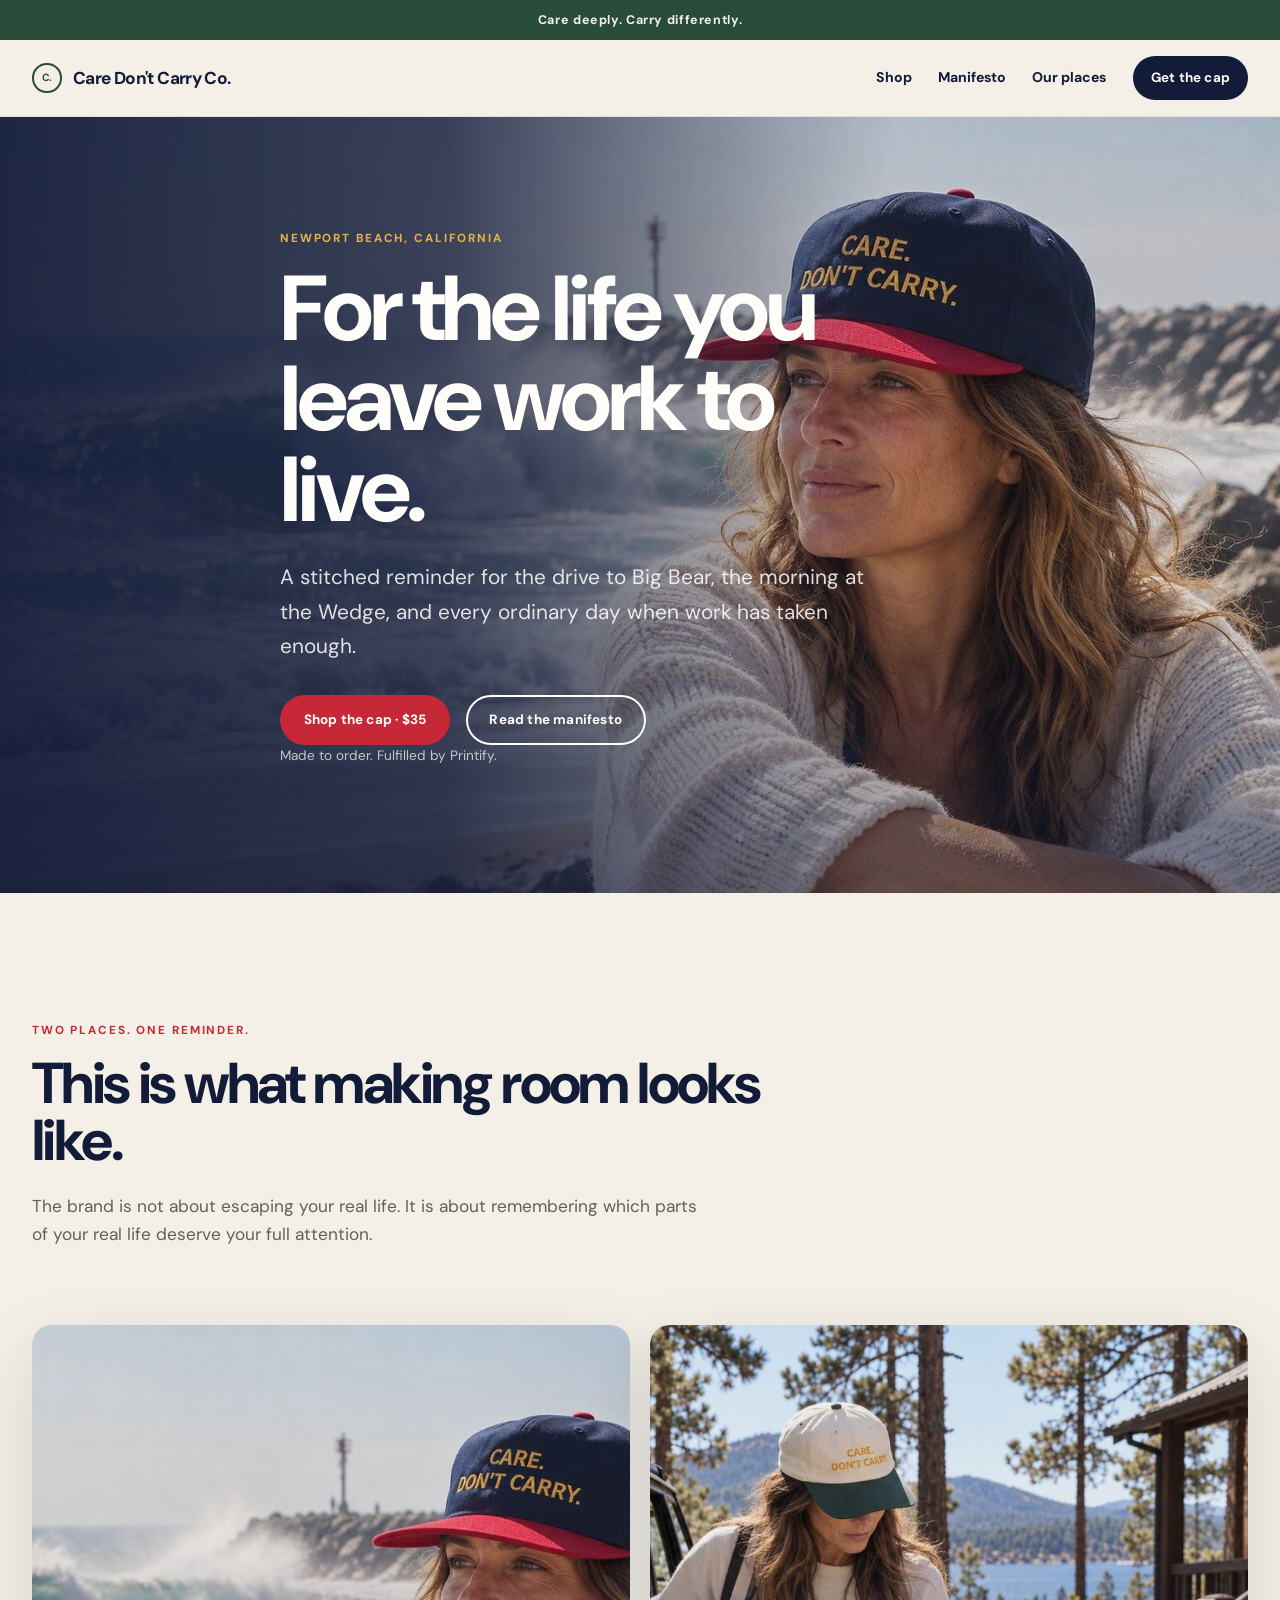
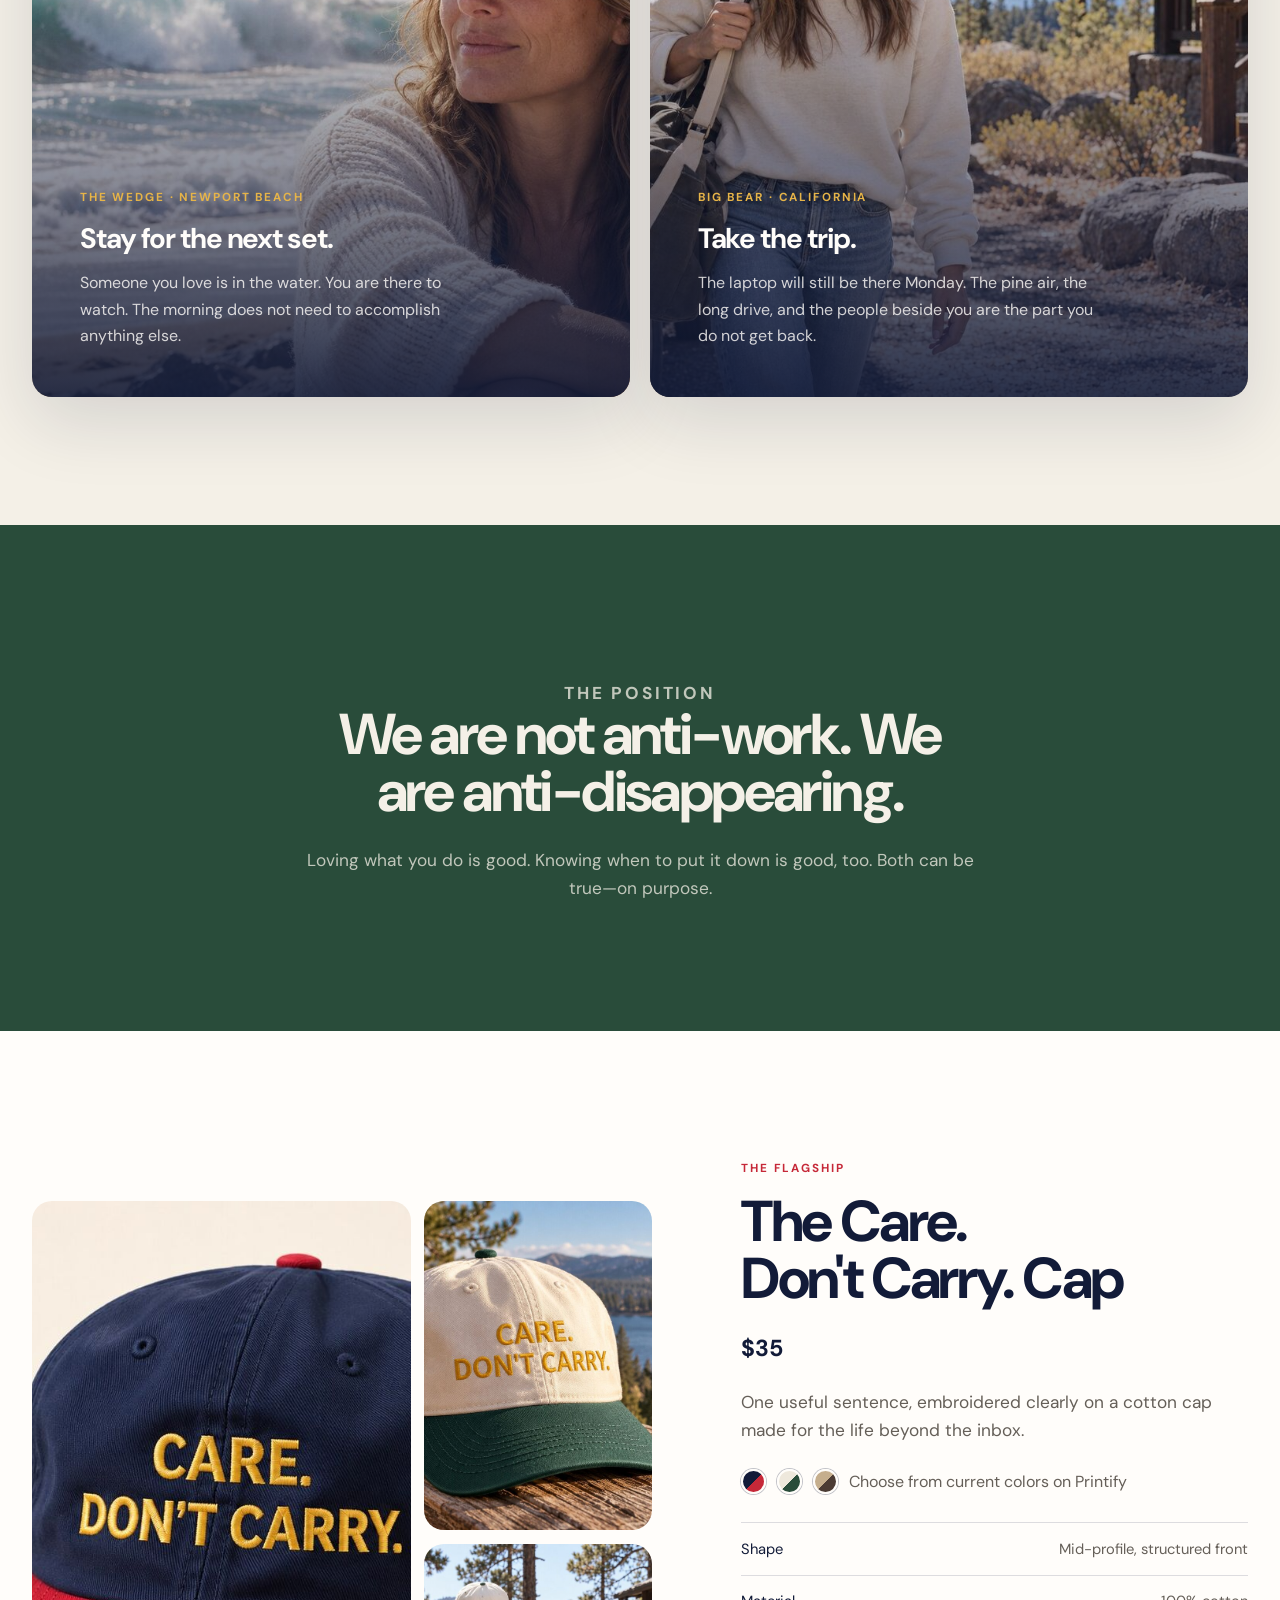
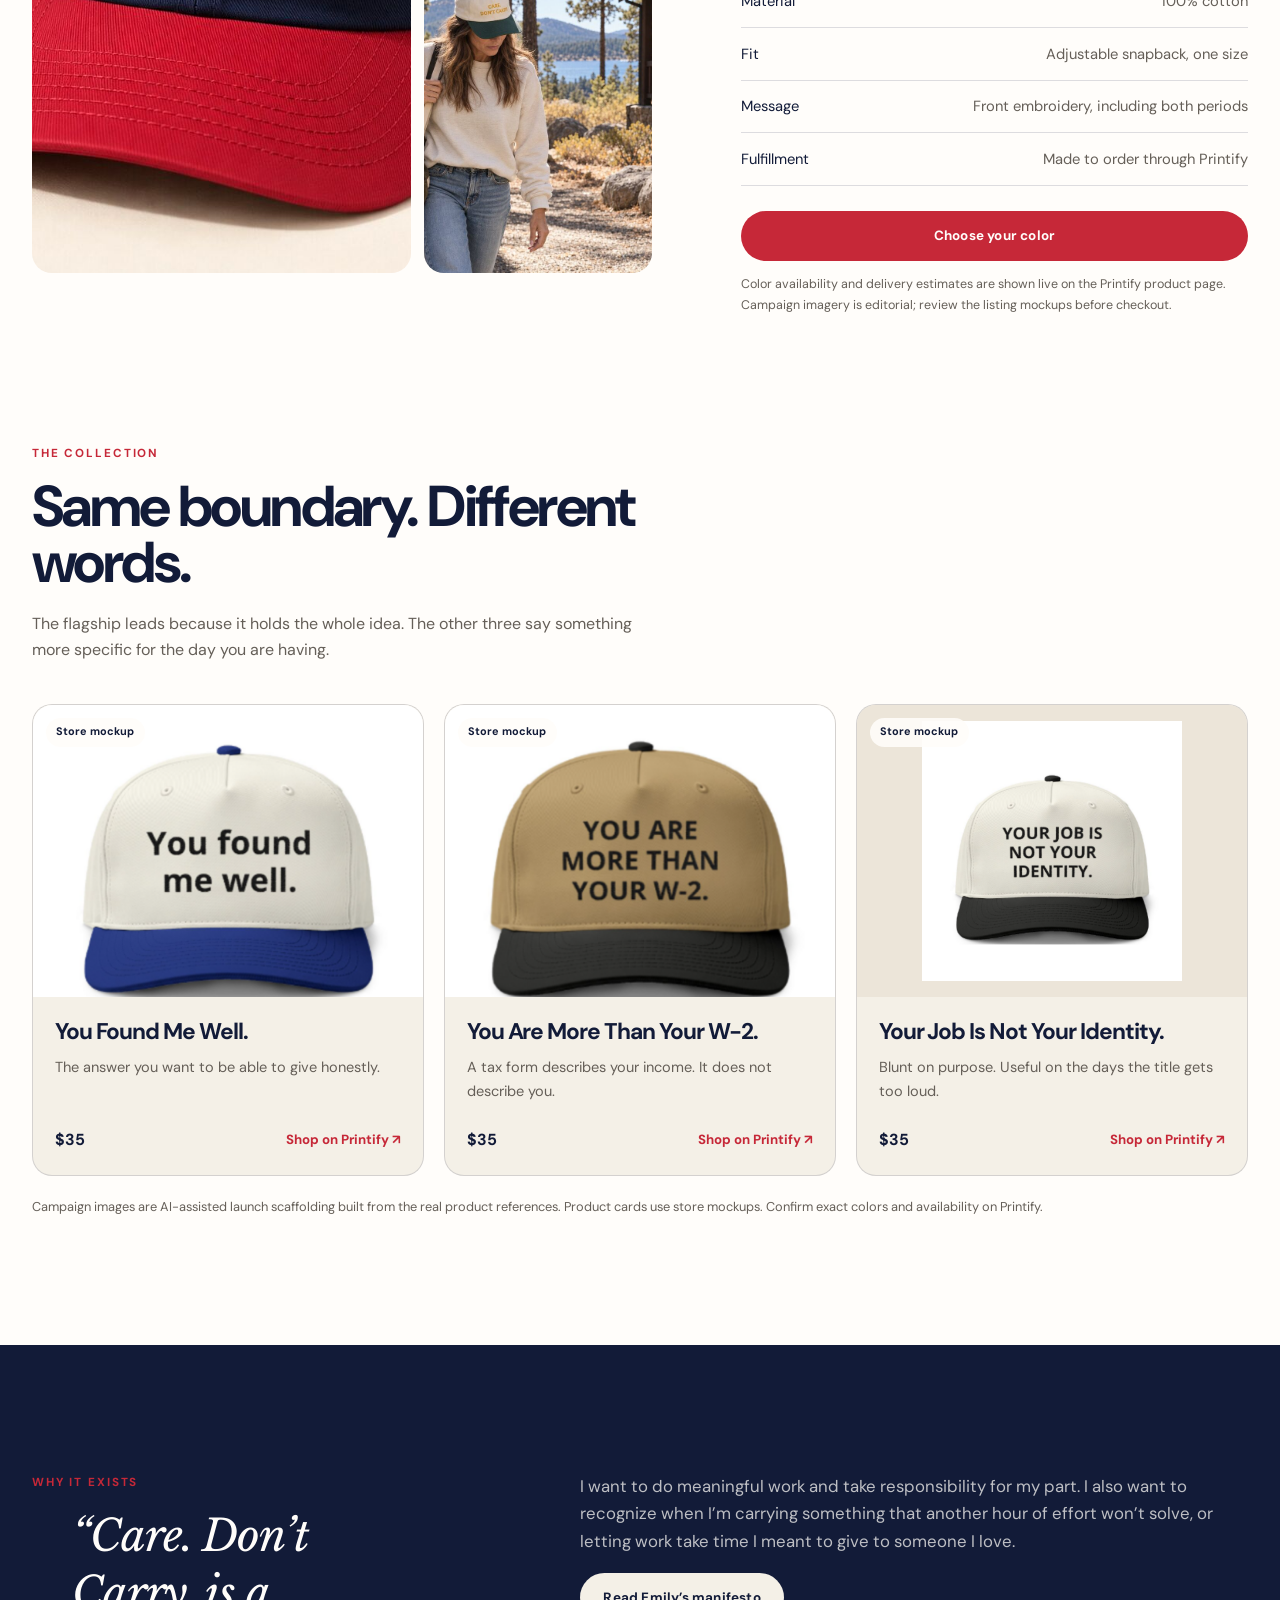
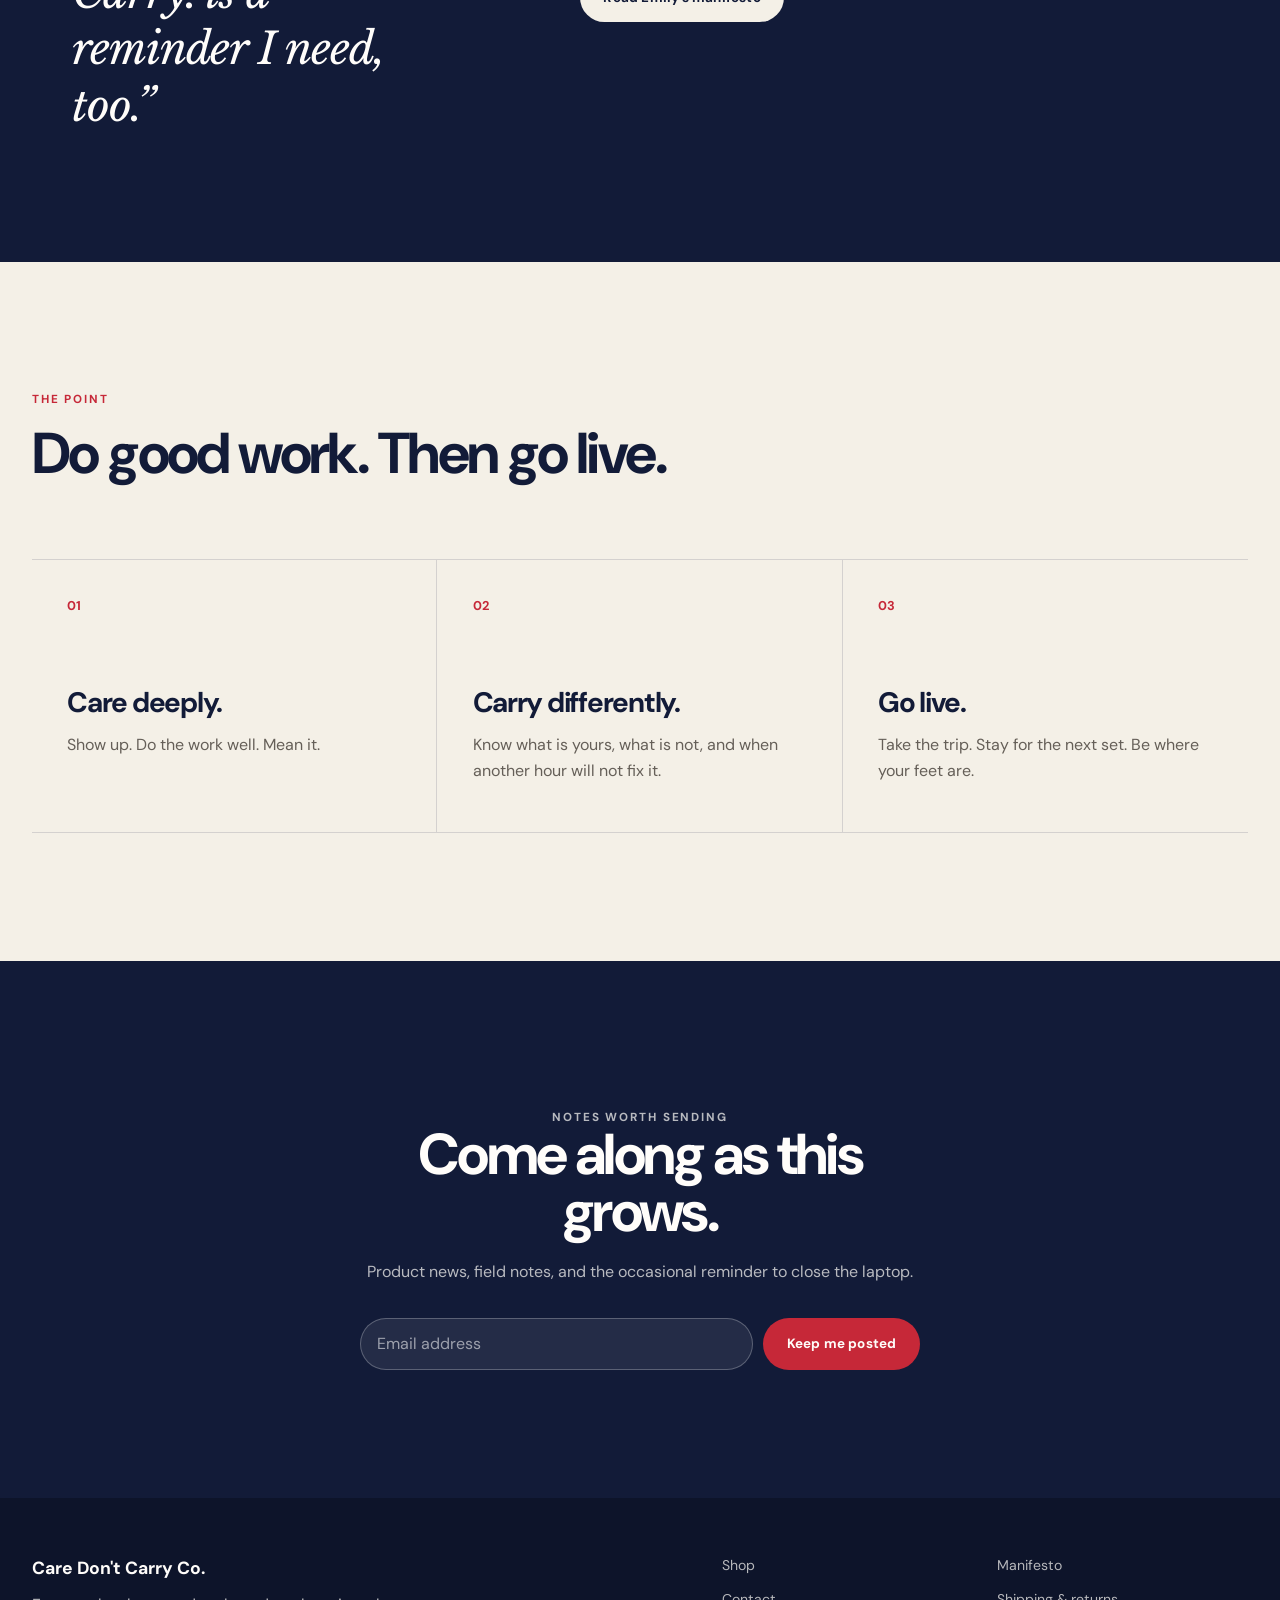
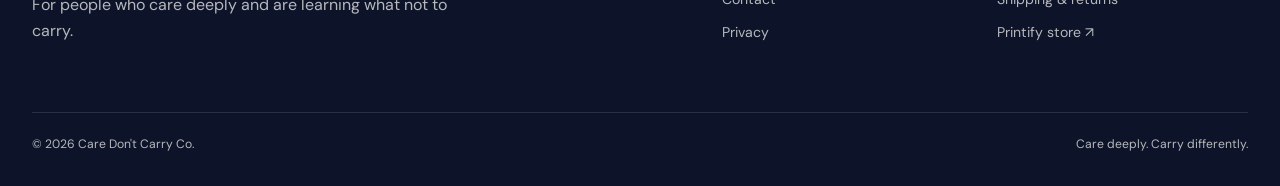
==== index.html @ 77dbb4d2 "Edits X2" ====
<!doctype html>
<html lang="en">
<head>
  <meta charset="utf-8">
  <meta name="viewport" content="width=device-width, initial-scale=1">
  <title>Care Don't Carry Co. — Care deeply. Carry differently.</title>
  <meta name="description" content="Made-to-order embroidered caps for people who care deeply and are learning what not to carry. Born between Big Bear and Newport Beach.">
  <link rel="canonical" href="https://caredontcarryco.com/">
  <meta property="og:type" content="website">
  <meta property="og:title" content="Care Don't Carry Co.">
  <meta property="og:description" content="Care deeply. Carry differently. Then go live.">
  <meta property="og:url" content="https://caredontcarryco.com/">
  <meta property="og:image" content="https://caredontcarryco.com/the-wedge-campaign.jpg">
  <meta name="twitter:card" content="summary_large_image">
  <meta name="theme-color" content="#121b38">
  <link rel="icon" href="/favicon.svg" type="image/svg+xml">
  <link rel="stylesheet" href="/assets/theme.css">
  <script>document.documentElement.classList.add("js");</script>
  <script defer src="/assets/site-config.js"></script>
  <script defer src="/assets/main.js"></script>
  <script type="application/ld+json">
  {
    "@context": "https://schema.org",
    "@type": "Product",
    "name": "Care. Don't Carry. Cap",
    "image": [
      "https://caredontcarryco.com/navy-red-cap.jpg",
      "https://caredontcarryco.com/forest-cap-big-bear.jpg"
    ],
    "description": "A made-to-order embroidered cotton cap carrying one useful reminder: Care. Don't Carry.",
    "brand": { "@type": "Brand", "name": "Care Don't Carry Co." },
    "offers": {
      "@type": "Offer",
      "priceCurrency": "USD",
      "price": "35.00",
      "url": "https://care-dont-carry-co.printify.me/product/31799018"
    }
  }
  </script>
</head>
<body>
  <a class="skip-link" href="#main">Skip to content</a>

  <div class="announcement">Care deeply. Carry differently.</div>
  <header class="site-header">
    <div class="container site-header__inner">
      <a class="brand" href="/" aria-label="Care Don't Carry Co. home">
        <span class="brand__mark" aria-hidden="true">C.</span>
        <span>Care Don't Carry Co.</span>
      </a>
      <nav class="desktop-nav" aria-label="Main navigation">
        <a class="nav-link" href="/shop">Shop</a>
        <a class="nav-link" href="/manifesto">Manifesto</a>
        <a class="nav-link" href="#places">Our places</a>
        <a class="button button--navy button--small" data-product-link href="https://care-dont-carry-co.printify.me/product/31799018">Get the cap</a>
      </nav>
      <button class="menu-button" type="button" aria-expanded="false" aria-controls="mobile-navigation" aria-label="Open menu" data-menu-button>
        <span></span><span></span>
      </button>
    </div>
  </header>
  <nav class="mobile-nav" id="mobile-navigation" aria-label="Mobile navigation" data-mobile-nav>
    <div class="container">
      <a href="/shop">Shop</a>
      <a href="/manifesto">Manifesto</a>
      <a href="#places">Our places</a>
      <a href="/contact">Contact</a>
      <a class="button button--navy" data-product-link href="https://care-dont-carry-co.printify.me/product/31799018">Get the cap</a>
    </div>
  </nav>

  <main id="main">
    <section class="hero" aria-labelledby="hero-title">
      <img class="hero__image" src="/the-wedge-campaign.jpg" alt="Woman in a navy and red Care. Don't Carry. cap watching the shorebreak at the Wedge in Newport Beach" width="1536" height="1024" fetchpriority="high">
      <div class="hero__overlay" aria-hidden="true"></div>
      <div class="container hero__content">
        <p class="eyebrow">Newport Beach, California</p>
        <h1 id="hero-title">For the life you leave work to live.</h1>
        <p class="hero__lede">A stitched reminder for the drive to Big Bear, the morning at the Wedge, and every ordinary day when work has taken enough.</p>
        <div class="hero__actions">
          <a class="button button--primary" data-product-link href="https://care-dont-carry-co.printify.me/product/31799018">Shop the cap · $35</a>
          <a class="button button--outline" href="/manifesto">Read the manifesto</a>
        </div>
        <p class="hero__note">Made to order. Fulfilled by Printify.</p>
      </div>
    </section>

    <section class="section" id="places">
      <div class="container">
        <div class="section-heading reveal">
          <p class="eyebrow">Two places. One reminder.</p>
          <h2>This is what making room looks like.</h2>
          <p>The brand is not about escaping your real life. It is about remembering which parts of your real life deserve your full attention.</p>
        </div>
        <div class="place-grid">
          <article class="place-card reveal">
            <img src="/the-wedge-campaign.jpg" alt="Watching the waves near the Wedge jetty in Newport Beach" width="1536" height="1024" loading="lazy">
            <div class="place-card__copy">
              <p class="eyebrow">The Wedge · Newport Beach</p>
              <h3>Stay for the next set.</h3>
              <p>Someone you love is in the water. You are there to watch. The morning does not need to accomplish anything else.</p>
            </div>
          </article>
          <article class="place-card reveal">
            <img src="/big-bear-campaign.jpg" alt="Woman wearing the forest colorway beside a cabin and lake in Big Bear, California" width="1536" height="1024" loading="lazy">
            <div class="place-card__copy">
              <p class="eyebrow">Big Bear · California</p>
              <h3>Take the trip.</h3>
              <p>The laptop will still be there Monday. The pine air, the long drive, and the people beside you are the part you do not get back.</p>
            </div>
          </article>
        </div>
      </div>
    </section>

    <section class="section section--forest">
      <div class="container statement reveal">
        <p class="eyebrow">The position</p>
        <h2>We are not anti-work. We are anti-disappearing.</h2>
        <p>Loving what you do is good. Knowing when to put it down is good, too. Both can be true—on purpose.</p>
      </div>
    </section>

    <section class="section section--white" id="flagship">
      <div class="container product-grid">
        <div class="product-images reveal">
          <figure>
            <img src="/navy-red-cap.jpg" alt="Navy and red Care. Don't Carry. cap with gold embroidery" width="1536" height="1024" loading="lazy">
          </figure>
          <figure>
            <img src="/forest-cap-big-bear.jpg" alt="Cream and forest Care. Don't Carry. cap near Big Bear Lake" width="1536" height="1024" loading="lazy">
          </figure>
          <figure>
            <img src="/big-bear-campaign.jpg" alt="Care. Don't Carry. cap worn during a Big Bear weekend" width="1536" height="1024" loading="lazy">
          </figure>
        </div>
        <div class="product-copy reveal">
          <p class="eyebrow">The flagship</p>
          <h2>The Care.<br>Don't Carry. Cap</h2>
          <p class="product-copy__price">$35</p>
          <p class="product-copy__lede">One useful sentence, embroidered clearly on a cotton cap made for the life beyond the inbox.</p>
          <div class="product-colors" aria-label="Examples of available color directions">
            <span class="swatch swatch--navy" title="Navy and red"></span>
            <span class="swatch swatch--forest" title="Natural and forest"></span>
            <span class="swatch swatch--neutral" title="Neutral colorway"></span>
            <span class="muted">Choose from current colors on Printify</span>
          </div>
          <ul class="product-meta">
            <li><span>Shape</span><span>Mid-profile, structured front</span></li>
            <li><span>Material</span><span>100% cotton</span></li>
            <li><span>Fit</span><span>Adjustable snapback, one size</span></li>
            <li><span>Message</span><span>Front embroidery, including both periods</span></li>
            <li><span>Fulfillment</span><span>Made to order through Printify</span></li>
          </ul>
          <a class="button button--primary" data-product-link href="https://care-dont-carry-co.printify.me/product/31799018">Choose your color</a>
          <p class="fine-print">Color availability and delivery estimates are shown live on the Printify product page. Campaign imagery is editorial; review the listing mockups before checkout.</p>
        </div>
      </div>
      <div class="container">
        <div class="collection-intro reveal">
          <p class="eyebrow">The collection</p>
          <h2>Same boundary. Different words.</h2>
          <p>The flagship leads because it holds the whole idea. The other three say something more specific for the day you are having.</p>
        </div>
        <div class="collection-grid reveal">
          <a class="product-card" href="https://care-dont-carry-co.printify.me/product/32033271" aria-label="Shop the You Found Me Well cap on Printify">
            <div class="product-card__image">
              <span class="product-card__tag">Store mockup</span>
              <img src="/images/b036f62c-3a15-41d4-ae04-756b3c95efc9.png" alt="Cream and blue cap embroidered with You Found Me Well" width="1000" height="1000" loading="lazy">
            </div>
            <div class="product-card__body">
              <h3>You Found Me Well.</h3>
              <p>The answer you want to be able to give honestly.</p>
              <div class="product-card__footer"><span class="product-card__price">$35</span><span class="product-card__link">Shop on Printify ↗</span></div>
            </div>
          </a>
          <a class="product-card" href="https://care-dont-carry-co.printify.me/product/32017401" aria-label="Shop the You Are More Than Your W-2 cap on Printify">
            <div class="product-card__image">
              <span class="product-card__tag">Store mockup</span>
              <img src="/images/16562ae1-1015-48be-bf3c-297dbf3a7f6d.png" alt="Camel and black cap embroidered with You Are More Than Your W-2" width="1000" height="1000" loading="lazy">
            </div>
            <div class="product-card__body">
              <h3>You Are More Than Your W-2.</h3>
              <p>A tax form describes your income. It does not describe you.</p>
              <div class="product-card__footer"><span class="product-card__price">$35</span><span class="product-card__link">Shop on Printify ↗</span></div>
            </div>
          </a>
          <a class="product-card" href="https://care-dont-carry-co.printify.me/product/32017384" aria-label="Shop the Your Job Is Not Your Identity cap on Printify">
            <div class="product-card__image product-card__image--contain">
              <span class="product-card__tag">Store mockup</span>
              <img src="/images/49578615-9459-4460-a888-56c2a78aeb40.png" alt="Cream and black cap embroidered with Your Job Is Not Your Identity" width="1000" height="1000" loading="lazy">
            </div>
            <div class="product-card__body">
              <h3>Your Job Is Not Your Identity.</h3>
              <p>Blunt on purpose. Useful on the days the title gets too loud.</p>
              <div class="product-card__footer"><span class="product-card__price">$35</span><span class="product-card__link">Shop on Printify ↗</span></div>
            </div>
          </a>
        </div>
        <p class="collection-note">Campaign images are AI-assisted launch scaffolding built from the real product references. Product cards use store mockups. Confirm exact colors and availability on Printify.</p>
      </div>
    </section>

    <section class="section section--navy">
      <div class="container manifesto-preview reveal">
        <div>
          <p class="eyebrow">Why it exists</p>
          <blockquote class="editorial">“Care. Don’t Carry. is a reminder I need, too.”</blockquote>
        </div>
        <div class="manifesto-preview__copy">
          <p>I want to do meaningful work and take responsibility for my part. I also want to recognize when I’m carrying something that another hour of effort won’t solve, or letting work take time I meant to give to someone I love.</p>
          <a class="button button--cream" href="/manifesto">Read Emily’s manifesto</a>
        </div>
      </div>
    </section>

    <section class="section">
      <div class="container">
        <div class="section-heading reveal">
          <p class="eyebrow">The point</p>
          <h2>Do good work. Then go live.</h2>
        </div>
        <div class="principles reveal">
          <article class="principle">
            <p class="principle__number">01</p>
            <h3>Care deeply.</h3>
            <p>Show up. Do the work well. Mean it.</p>
          </article>
          <article class="principle">
            <p class="principle__number">02</p>
            <h3>Carry differently.</h3>
            <p>Know what is yours, what is not, and when another hour will not fix it.</p>
          </article>
          <article class="principle">
            <p class="principle__number">03</p>
            <h3>Go live.</h3>
            <p>Take the trip. Stay for the next set. Be where your feet are.</p>
          </article>
        </div>
      </div>
    </section>

    <section class="section section--navy" id="join">
      <div class="container newsletter reveal">
        <p class="eyebrow">Notes worth sending</p>
        <h2>Come along as this grows.</h2>
        <p>Product news, field notes, and the occasional reminder to close the laptop.</p>
        <form class="newsletter-form" name="reminder-list" method="POST" data-netlify="true" netlify-honeypot="bot-field" action="/?subscribed=true#join">
          <input type="hidden" name="form-name" value="reminder-list">
          <p hidden><label>Do not fill this out: <input name="bot-field"></label></p>
          <label for="newsletter-email" hidden>Email address</label>
          <input id="newsletter-email" name="email" type="email" autocomplete="email" placeholder="Email address" required>
          <button class="button button--primary" type="submit">Keep me posted</button>
        </form>
        <p class="form-success" data-subscription-success hidden>You’re on the list. Thank you for being here.</p>
      </div>
    </section>
  </main>

  <footer class="site-footer">
    <div class="container site-footer__top">
      <div class="site-footer__brand">
        <strong>Care Don't Carry Co.</strong>
        <p>For people who care deeply and are learning what not to carry.</p>
        <div class="social-links" aria-label="Social media">
          <a data-social="instagram" hidden>Instagram</a>
          <a data-social="facebook" hidden>Facebook</a>
          <a data-social="tiktok" hidden>TikTok</a>
        </div>
      </div>
      <nav class="site-footer__links" aria-label="Footer navigation">
        <a href="/shop">Shop</a>
        <a href="/manifesto">Manifesto</a>
        <a href="/contact">Contact</a>
        <a href="/shipping-returns">Shipping &amp; returns</a>
        <a href="/privacy">Privacy</a>
        <a data-store-link href="https://care-dont-carry-co.printify.me/">Printify store ↗</a>
      </nav>
    </div>
    <div class="container site-footer__bottom">
      <span>© <span data-year>2026</span> Care Don't Carry Co.</span>
      <span>Care deeply. Carry differently.</span>
    </div>
  </footer>
</body>
</html>
---- assets/theme.css ----
@import url("https://fonts.googleapis.com/css2?family=DM+Sans:ital,opsz,wght@0,9..40,400;0,9..40,500;0,9..40,700;1,9..40,400&family=Libre+Baskerville:ital@1&display=swap");

:root {
  --navy: #121b38;
  --navy-soft: #1d294d;
  --red: #c62838;
  --gold: #e6b448;
  --cream: #f4f0e7;
  --cream-dark: #e9e2d5;
  --forest: #294c3a;
  --taupe: #8a7b6b;
  --black: #171717;
  --white: #fffdfa;
  --muted: #655f58;
  --line: rgba(18, 27, 56, 0.14);
  --shadow: 0 24px 70px rgba(18, 27, 56, 0.14);
  --radius: 1.25rem;
  --max: 76rem;
}

*,
*::before,
*::after {
  box-sizing: border-box;
}

html {
  scroll-behavior: smooth;
}

body {
  margin: 0;
  background: var(--cream);
  color: var(--navy);
  font-family: "DM Sans", Arial, sans-serif;
  font-size: 1rem;
  line-height: 1.65;
  -webkit-font-smoothing: antialiased;
}

body.menu-open {
  overflow: hidden;
}

img {
  display: block;
  max-width: 100%;
}

a {
  color: inherit;
  text-decoration: none;
}

button,
input,
textarea {
  font: inherit;
}

button,
a {
  -webkit-tap-highlight-color: transparent;
}

h1,
h2,
h3,
p,
blockquote,
figure {
  margin-top: 0;
}

h1,
h2,
h3 {
  margin-bottom: 0;
  font-weight: 700;
  letter-spacing: -0.045em;
  line-height: 0.98;
}

h1 {
  font-size: clamp(3rem, 7.2vw, 6.9rem);
}

h2 {
  font-size: clamp(2.25rem, 4.5vw, 4.75rem);
}

h3 {
  font-size: clamp(1.45rem, 2.2vw, 2rem);
  line-height: 1.08;
}

.container {
  width: min(calc(100% - 2rem), var(--max));
  margin-inline: auto;
}

.narrow {
  width: min(calc(100% - 2rem), 46rem);
  margin-inline: auto;
}

.skip-link {
  position: fixed;
  top: 0.75rem;
  left: 0.75rem;
  z-index: 200;
  transform: translateY(-180%);
  padding: 0.75rem 1rem;
  background: var(--white);
  color: var(--navy);
  border-radius: 999px;
}

.skip-link:focus {
  transform: translateY(0);
}

.announcement {
  padding: 0.62rem 1rem;
  background: var(--forest);
  color: var(--cream);
  text-align: center;
  font-size: 0.78rem;
  font-weight: 700;
  letter-spacing: 0.05em;
}

.site-header {
  position: sticky;
  top: 0;
  z-index: 100;
  border-bottom: 1px solid rgba(18, 27, 56, 0.08);
  background: rgba(244, 240, 231, 0.94);
  backdrop-filter: blur(14px);
}

.site-header__inner {
  min-height: 4.7rem;
  display: flex;
  align-items: center;
  justify-content: space-between;
  gap: 2rem;
}

.brand {
  display: inline-flex;
  align-items: center;
  gap: 0.7rem;
  font-size: clamp(0.95rem, 1.5vw, 1.08rem);
  font-weight: 700;
  letter-spacing: -0.035em;
}

.brand__mark {
  width: 1.85rem;
  height: 1.85rem;
  display: grid;
  place-items: center;
  border: 2px solid var(--forest);
  color: var(--forest);
  border-radius: 50%;
  font-size: 0.65rem;
  letter-spacing: -0.03em;
}

.desktop-nav {
  display: flex;
  align-items: center;
  gap: 1.65rem;
  font-size: 0.88rem;
  font-weight: 700;
}

.nav-link {
  position: relative;
}

.nav-link::after {
  content: "";
  position: absolute;
  left: 0;
  right: 100%;
  bottom: -0.3rem;
  height: 2px;
  background: var(--red);
  transition: right 180ms ease;
}

.nav-link:hover::after,
.nav-link:focus-visible::after,
.nav-link[aria-current="page"]::after {
  right: 0;
}

.menu-button {
  display: none;
  width: 2.8rem;
  height: 2.8rem;
  padding: 0;
  border: 1px solid var(--line);
  background: transparent;
  border-radius: 50%;
  color: var(--navy);
  cursor: pointer;
}

.menu-button span {
  width: 1rem;
  height: 2px;
  display: block;
  margin: 0.25rem auto;
  background: currentColor;
  transition: transform 180ms ease;
}

.menu-button[aria-expanded="true"] span:first-child {
  transform: translateY(3px) rotate(45deg);
}

.menu-button[aria-expanded="true"] span:last-child {
  transform: translateY(-3px) rotate(-45deg);
}

.mobile-nav {
  display: none;
}

.button {
  min-height: 3.1rem;
  display: inline-flex;
  align-items: center;
  justify-content: center;
  gap: 0.55rem;
  padding: 0.8rem 1.35rem;
  border: 2px solid transparent;
  border-radius: 999px;
  font-size: 0.84rem;
  font-weight: 700;
  letter-spacing: 0.015em;
  line-height: 1;
  cursor: pointer;
  transition: transform 180ms ease, background 180ms ease, color 180ms ease, border-color 180ms ease;
}

.button:hover,
.button:focus-visible {
  transform: translateY(-2px);
}

.button--primary {
  background: var(--red);
  color: var(--white);
}

.button--primary:hover,
.button--primary:focus-visible {
  background: #a91f2d;
}

.button--navy {
  background: var(--navy);
  color: var(--white);
}

.button--cream {
  background: var(--cream);
  color: var(--navy);
}

.button--outline {
  border-color: currentColor;
  background: transparent;
}

.button--small {
  min-height: 2.55rem;
  padding-inline: 1rem;
}

.eyebrow {
  margin-bottom: 1rem;
  color: var(--red);
  font-size: 0.73rem;
  font-weight: 700;
  letter-spacing: 0.16em;
  text-transform: uppercase;
}

.editorial {
  font-family: "Libre Baskerville", Georgia, serif;
  font-style: italic;
  font-weight: 400;
  letter-spacing: -0.025em;
}

.muted {
  color: var(--muted);
}

.hero {
  position: relative;
  min-height: clamp(42rem, 83vh, 58rem);
  display: grid;
  align-items: center;
  overflow: hidden;
  background: var(--navy);
  color: var(--white);
}

.hero__image,
.hero__overlay {
  position: absolute;
  inset: 0;
}

.hero__image {
  width: 100%;
  height: 100%;
  object-fit: cover;
  object-position: 58% center;
}

.hero__overlay {
  background:
    linear-gradient(90deg, rgba(18, 27, 56, 0.94) 0%, rgba(18, 27, 56, 0.8) 35%, rgba(18, 27, 56, 0.12) 70%),
    linear-gradient(0deg, rgba(18, 27, 56, 0.38) 0%, transparent 40%);
}

.hero__content {
  position: relative;
  z-index: 1;
  max-width: 45rem;
  padding-block: 7rem;
}

.hero h1 {
  max-width: 10ch;
}

.hero .eyebrow {
  color: var(--gold);
}

.hero__lede {
  max-width: 38rem;
  margin: 1.6rem 0 0;
  color: rgba(255, 253, 250, 0.86);
  font-size: clamp(1.05rem, 1.7vw, 1.3rem);
}

.hero__actions {
  display: flex;
  flex-wrap: wrap;
  align-items: center;
  gap: 1rem;
  margin-top: 2rem;
}

.hero__note {
  color: rgba(255, 253, 250, 0.72);
  font-size: 0.85rem;
}

.section {
  padding-block: clamp(5rem, 10vw, 9rem);
}

.section--tight {
  padding-block: clamp(3.5rem, 7vw, 6rem);
}

.section--white {
  background: var(--white);
}

.section--navy {
  background: var(--navy);
  color: var(--white);
}

.section--forest {
  background: var(--forest);
  color: var(--cream);
}

.section-heading {
  max-width: 50rem;
  margin-bottom: clamp(2.5rem, 6vw, 5rem);
}

.section-heading p:last-child {
  max-width: 42rem;
  margin: 1.4rem 0 0;
  color: var(--muted);
  font-size: 1.08rem;
}

.place-grid {
  display: grid;
  grid-template-columns: repeat(2, minmax(0, 1fr));
  gap: 1.25rem;
}

.place-card {
  min-height: 42rem;
  position: relative;
  display: flex;
  align-items: flex-end;
  overflow: hidden;
  border-radius: var(--radius);
  color: var(--white);
  box-shadow: var(--shadow);
}

.place-card img,
.place-card::after {
  position: absolute;
  inset: 0;
  width: 100%;
  height: 100%;
}

.place-card img {
  object-fit: cover;
  transition: transform 700ms cubic-bezier(0.2, 0.7, 0.3, 1);
}

.place-card:hover img {
  transform: scale(1.025);
}

.place-card::after {
  content: "";
  background: linear-gradient(0deg, rgba(18, 27, 56, 0.9) 0%, rgba(18, 27, 56, 0.06) 68%);
}

.place-card__copy {
  position: relative;
  z-index: 1;
  max-width: 31rem;
  padding: clamp(1.5rem, 4vw, 3rem);
}

.place-card__copy .eyebrow {
  color: var(--gold);
}

.place-card__copy p:last-child {
  margin: 1rem 0 0;
  color: rgba(255, 253, 250, 0.8);
}

.statement {
  text-align: center;
}

.statement h2 {
  max-width: 17ch;
  margin-inline: auto;
}

.statement p {
  max-width: 42rem;
  margin: 1.6rem auto 0;
  color: rgba(244, 240, 231, 0.75);
  font-size: 1.08rem;
}

.product-grid {
  display: grid;
  grid-template-columns: minmax(0, 1.1fr) minmax(20rem, 0.9fr);
  gap: clamp(2.5rem, 7vw, 6rem);
  align-items: center;
}

.product-images {
  display: grid;
  grid-template-columns: 1.25fr 0.75fr;
  gap: 0.85rem;
}

.product-images figure {
  margin: 0;
  overflow: hidden;
  border-radius: var(--radius);
  background: #ece5d9;
}

.product-images figure:first-child {
  grid-row: span 2;
  min-height: 42rem;
}

.product-images figure:not(:first-child) {
  min-height: 20rem;
}

.product-images img {
  width: 100%;
  height: 100%;
  object-fit: cover;
}

.product-images figure:first-child img {
  object-position: center;
}

.product-copy__price {
  margin: 1.35rem 0 0;
  font-size: 1.45rem;
  font-weight: 700;
}

.product-copy__lede {
  margin: 1.3rem 0 0;
  color: var(--muted);
  font-size: 1.08rem;
}

.product-colors {
  display: flex;
  align-items: center;
  gap: 0.7rem;
  margin-top: 1.5rem;
}

.swatch {
  width: 1.55rem;
  height: 1.55rem;
  border: 2px solid var(--white);
  border-radius: 50%;
  box-shadow: 0 0 0 1px rgba(18, 27, 56, 0.25);
}

.swatch--navy { background: linear-gradient(135deg, var(--navy) 0 52%, var(--red) 52%); }
.swatch--forest { background: linear-gradient(135deg, #eee8dc 0 52%, var(--forest) 52%); }
.swatch--neutral { background: linear-gradient(135deg, #c5ae8d 0 52%, #4b3b33 52%); }

.product-meta {
  margin: 1.7rem 0 0;
  padding: 0;
  list-style: none;
  border-top: 1px solid var(--line);
}

.product-meta li {
  display: flex;
  justify-content: space-between;
  gap: 1.5rem;
  padding-block: 0.85rem;
  border-bottom: 1px solid var(--line);
  font-size: 0.92rem;
}

.product-meta span:last-child {
  color: var(--muted);
  text-align: right;
}

.product-copy .button {
  width: 100%;
  margin-top: 1.6rem;
}

.fine-print {
  margin: 0.85rem 0 0;
  color: var(--muted);
  font-size: 0.78rem;
}

.collection-intro {
  max-width: 48rem;
  margin-top: clamp(5rem, 10vw, 9rem);
  margin-bottom: 2.5rem;
}

.collection-intro p:last-child {
  max-width: 40rem;
  margin: 1.2rem 0 0;
  color: var(--muted);
}

.collection-grid {
  display: grid;
  grid-template-columns: repeat(3, minmax(0, 1fr));
  gap: 1.25rem;
}

.product-card {
  display: flex;
  min-width: 0;
  flex-direction: column;
  overflow: hidden;
  border: 1px solid var(--line);
  border-radius: var(--radius);
  background: var(--cream);
}

.product-card__image {
  position: relative;
  aspect-ratio: 4 / 3;
  overflow: hidden;
  background: #ece5d9;
}

.product-card__image img {
  width: 100%;
  height: 100%;
  object-fit: cover;
  object-position: center 42%;
  transition: transform 500ms cubic-bezier(0.2, 0.7, 0.3, 1);
}

.product-card__image--contain img {
  object-fit: contain;
  padding: 1rem;
}

.product-card:hover .product-card__image img {
  transform: scale(1.025);
}

.product-card__tag {
  position: absolute;
  top: 0.8rem;
  left: 0.8rem;
  z-index: 1;
  padding: 0.35rem 0.65rem;
  border-radius: 999px;
  background: rgba(255, 253, 250, 0.9);
  color: var(--navy);
  font-size: 0.68rem;
  font-weight: 700;
}

.product-card__body {
  display: flex;
  flex: 1;
  flex-direction: column;
  padding: 1.35rem;
}

.product-card h3 {
  font-size: 1.42rem;
  line-height: 1.12;
}

.product-card__body > p {
  margin: 0.75rem 0 0;
  color: var(--muted);
  font-size: 0.91rem;
}

.product-card__footer {
  display: flex;
  align-items: center;
  justify-content: space-between;
  gap: 1rem;
  margin-top: auto;
  padding-top: 1.4rem;
}

.product-card__price {
  color: var(--navy) !important;
  font-weight: 700;
}

.product-card__link {
  color: var(--red);
  font-size: 0.83rem;
  font-weight: 700;
}

.collection-note {
  margin: 1.25rem 0 0;
  color: var(--muted);
  font-size: 0.8rem;
}

.manifesto-preview {
  display: grid;
  grid-template-columns: 0.8fr 1.2fr;
  gap: clamp(2.5rem, 8vw, 7rem);
  align-items: start;
}

.manifesto-preview blockquote {
  margin-bottom: 0;
  font-size: clamp(1.75rem, 3.4vw, 3.35rem);
  line-height: 1.3;
}

.manifesto-preview__copy p {
  color: rgba(255, 253, 250, 0.72);
  font-size: 1.05rem;
}

.principles {
  display: grid;
  grid-template-columns: repeat(3, 1fr);
  gap: 0;
  border-top: 1px solid var(--line);
  border-bottom: 1px solid var(--line);
}

.principle {
  min-height: 17rem;
  padding: 2.2rem;
  border-right: 1px solid var(--line);
}

.principle:last-child {
  border-right: 0;
}

.principle__number {
  color: var(--red);
  font-size: 0.8rem;
  font-weight: 700;
}

.principle h3 {
  margin-top: 4.5rem;
}

.principle p:last-child {
  margin: 0.85rem 0 0;
  color: var(--muted);
}

.newsletter {
  text-align: center;
}

.newsletter h2 {
  max-width: 15ch;
  margin-inline: auto;
}

.newsletter > p {
  max-width: 38rem;
  margin: 1.2rem auto 0;
  color: rgba(255, 253, 250, 0.7);
}

.newsletter-form {
  max-width: 35rem;
  display: flex;
  gap: 0.65rem;
  margin: 2rem auto 0;
}

.newsletter-form input {
  min-width: 0;
  flex: 1;
  min-height: 3.25rem;
  padding: 0.75rem 1rem;
  border: 1px solid rgba(255, 255, 255, 0.25);
  border-radius: 999px;
  outline: none;
  background: rgba(255, 255, 255, 0.08);
  color: var(--white);
}

.newsletter-form input::placeholder {
  color: rgba(255, 255, 255, 0.55);
}

.newsletter-form input:focus {
  border-color: var(--gold);
}

.form-success {
  max-width: 35rem;
  margin: 1.3rem auto 0;
  padding: 0.85rem 1rem;
  border: 1px solid rgba(230, 180, 72, 0.45);
  border-radius: 0.75rem;
  color: var(--gold);
}

[hidden] {
  display: none !important;
}

.site-footer {
  padding-block: 3.5rem 2rem;
  background: #0d142a;
  color: rgba(255, 253, 250, 0.7);
}

.site-footer__top {
  display: grid;
  grid-template-columns: 1.1fr 0.9fr;
  gap: 3rem;
  align-items: start;
}

.site-footer__brand {
  max-width: 26rem;
}

.site-footer__brand strong {
  display: block;
  color: var(--white);
  font-size: 1.1rem;
}

.site-footer__brand p {
  margin: 0.55rem 0 0;
}

.site-footer__links {
  display: grid;
  grid-template-columns: repeat(2, minmax(0, 1fr));
  gap: 0.65rem 1.5rem;
  font-size: 0.88rem;
}

.social-links {
  display: flex;
  flex-wrap: wrap;
  gap: 1rem;
  margin-top: 1.2rem;
  font-size: 0.86rem;
  font-weight: 700;
}

.site-footer__bottom {
  display: flex;
  justify-content: space-between;
  gap: 1rem;
  margin-top: 3rem;
  padding-top: 1.3rem;
  border-top: 1px solid rgba(255, 255, 255, 0.12);
  font-size: 0.76rem;
}

.page-hero {
  padding-block: clamp(5rem, 10vw, 8rem);
  background: var(--navy);
  color: var(--white);
}

.page-hero .eyebrow {
  color: var(--gold);
}

.page-hero h1 {
  max-width: 12ch;
  font-size: clamp(3rem, 7vw, 6.2rem);
}

.page-hero p:last-child {
  max-width: 42rem;
  margin: 1.5rem 0 0;
  color: rgba(255, 253, 250, 0.72);
  font-size: 1.1rem;
}

.shop-layout {
  display: grid;
  grid-template-columns: minmax(0, 1.1fr) minmax(20rem, 0.9fr);
  gap: clamp(2.5rem, 7vw, 6rem);
  align-items: start;
}

.shop-gallery {
  display: grid;
  gap: 1rem;
}

.shop-gallery figure {
  margin: 0;
  overflow: hidden;
  border-radius: var(--radius);
  background: var(--cream-dark);
}

.shop-gallery img {
  width: 100%;
  aspect-ratio: 3 / 2;
  object-fit: cover;
}

.shop-summary {
  position: sticky;
  top: 7rem;
}

.shop-summary h2 {
  font-size: clamp(2.2rem, 4vw, 3.7rem);
}

.shop-summary .editorial {
  margin-top: 1rem;
  color: var(--forest);
  font-size: 1.15rem;
}

.product-notice {
  margin-top: 1.4rem;
  padding: 1rem;
  border-left: 3px solid var(--gold);
  background: var(--white);
  color: var(--muted);
  font-size: 0.88rem;
}

.details-grid {
  display: grid;
  grid-template-columns: repeat(3, 1fr);
  gap: 1rem;
}

.detail-card {
  padding: 2rem;
  border: 1px solid var(--line);
  border-radius: var(--radius);
  background: var(--white);
}

.detail-card p {
  margin: 0.8rem 0 0;
  color: var(--muted);
}

.manifesto-hero {
  position: relative;
  min-height: 34rem;
  display: grid;
  align-items: end;
  overflow: hidden;
  color: var(--white);
}

.manifesto-hero img,
.manifesto-hero::after {
  position: absolute;
  inset: 0;
  width: 100%;
  height: 100%;
}

.manifesto-hero img {
  object-fit: cover;
  object-position: center 45%;
}

.manifesto-hero::after {
  content: "";
  background: linear-gradient(0deg, rgba(18, 27, 56, 0.94), rgba(18, 27, 56, 0.1));
}

.manifesto-hero__copy {
  position: relative;
  z-index: 1;
  max-width: 46rem;
  padding-block: 5rem;
}

.manifesto-hero .eyebrow {
  color: var(--gold);
}

.manifesto-body {
  padding-block: clamp(5rem, 10vw, 9rem);
}

.manifesto-body p {
  margin-bottom: 1.6rem;
  color: #393a43;
  font-size: clamp(1.05rem, 1.5vw, 1.18rem);
}

.manifesto-body .manifesto-pull {
  margin-block: 3.5rem;
  color: var(--navy);
  font-size: clamp(1.8rem, 4vw, 3.4rem);
  line-height: 1.28;
}

.manifesto-signoff {
  margin-top: 3.5rem;
  color: var(--navy) !important;
  font-size: 1.35rem !important;
  font-weight: 700;
}

.manifesto-signoff span {
  display: block;
  margin-top: 0.7rem;
  font-family: "Libre Baskerville", Georgia, serif;
  font-style: italic;
  font-weight: 400;
}

.utility-main {
  min-height: 60vh;
  padding-block: clamp(4.5rem, 9vw, 7.5rem);
}

.utility-main h1 {
  max-width: 15ch;
  font-size: clamp(2.5rem, 5.5vw, 4.8rem);
}

.utility-intro {
  max-width: 42rem;
  margin: 1.35rem 0 0;
  color: var(--muted);
  font-size: 1.06rem;
}

.form-grid {
  display: grid;
  gap: 1.15rem;
  margin-top: 2.5rem;
}

.field label {
  display: block;
  margin-bottom: 0.45rem;
  font-size: 0.84rem;
  font-weight: 700;
}

.field input,
.field textarea {
  width: 100%;
  padding: 0.9rem 1rem;
  border: 1px solid var(--line);
  border-radius: 0.75rem;
  outline: none;
  background: var(--white);
  color: var(--navy);
}

.field input:focus,
.field textarea:focus {
  border-color: var(--forest);
  box-shadow: 0 0 0 3px rgba(41, 76, 58, 0.1);
}

.legal-sections {
  display: grid;
  gap: 2.3rem;
  margin-top: 3rem;
}

.legal-sections h2 {
  font-size: 1.5rem;
  line-height: 1.15;
}

.legal-sections p {
  margin: 0.8rem 0 0;
  color: var(--muted);
}

.text-link {
  border-bottom: 1px solid currentColor;
  font-weight: 700;
}

.text-link:hover,
.text-link:focus-visible {
  color: var(--red);
}

.js .reveal {
  opacity: 0;
  transform: translateY(1.25rem);
  transition: opacity 650ms ease, transform 650ms cubic-bezier(0.2, 0.7, 0.3, 1);
}

.js .reveal.is-visible {
  opacity: 1;
  transform: none;
}

@media (max-width: 900px) {
  .desktop-nav {
    display: none;
  }

  .menu-button {
    display: block;
  }

  .mobile-nav {
    position: fixed;
    top: 7.15rem;
    left: 0;
    right: 0;
    bottom: 0;
    z-index: 99;
    padding: 2rem 1rem;
    background: var(--cream);
  }

  .mobile-nav.is-open {
    display: block;
  }

  .mobile-nav a {
    display: block;
    padding: 0.85rem 0;
    border-bottom: 1px solid var(--line);
    font-size: 1.25rem;
    font-weight: 700;
  }

  .mobile-nav .button {
    margin-top: 1.25rem;
    color: var(--white);
    text-align: center;
  }

  .hero__image {
    object-position: 66% center;
  }

  .hero__overlay {
    background:
      linear-gradient(90deg, rgba(18, 27, 56, 0.93) 0%, rgba(18, 27, 56, 0.62) 52%, rgba(18, 27, 56, 0.12) 100%),
      linear-gradient(0deg, rgba(18, 27, 56, 0.62) 0%, transparent 55%);
  }

  .place-grid,
  .product-grid,
  .manifesto-preview,
  .shop-layout,
  .site-footer__top {
    grid-template-columns: 1fr;
  }

  .place-card {
    min-height: 36rem;
  }

  .product-images figure:first-child {
    min-height: 34rem;
  }

  .shop-summary {
    position: static;
  }

  .principles,
  .details-grid,
  .collection-grid {
    grid-template-columns: 1fr;
  }

  .principle {
    min-height: 0;
    border-right: 0;
    border-bottom: 1px solid var(--line);
  }

  .principle:last-child {
    border-bottom: 0;
  }

  .principle h3 {
    margin-top: 2rem;
  }
}

@media (max-width: 600px) {
  .announcement {
    font-size: 0.72rem;
  }

  .site-header__inner {
    min-height: 4.25rem;
  }

  .mobile-nav {
    top: 6.55rem;
  }

  .brand__mark {
    width: 1.7rem;
    height: 1.7rem;
  }

  .hero {
    min-height: 46rem;
    align-items: end;
  }

  .hero__image {
    object-position: 69% center;
  }

  .hero__overlay {
    background: linear-gradient(0deg, rgba(18, 27, 56, 0.98) 0%, rgba(18, 27, 56, 0.72) 49%, rgba(18, 27, 56, 0.06) 100%);
  }

  .hero__content {
    padding-block: 16rem 3.25rem;
  }

  .hero h1 {
    max-width: 11ch;
  }

  .place-grid {
    gap: 1rem;
  }

  .place-card {
    min-height: 31rem;
  }

  .place-card:first-child img {
    object-position: 57% center;
  }

  .product-images {
    grid-template-columns: 1fr;
  }

  .product-images figure:first-child,
  .product-images figure:last-child {
    min-height: 24rem;
  }

  .product-meta li {
    display: block;
  }

  .product-meta span:last-child {
    display: block;
    margin-top: 0.2rem;
    text-align: left;
  }

  .newsletter-form {
    display: grid;
  }

  .site-footer__bottom {
    display: grid;
  }

  .manifesto-hero {
    min-height: 30rem;
  }
}

@media (prefers-reduced-motion: reduce) {
  html {
    scroll-behavior: auto;
  }

  *,
  *::before,
  *::after {
    scroll-behavior: auto !important;
    transition-duration: 0.01ms !important;
    animation-duration: 0.01ms !important;
    animation-iteration-count: 1 !important;
  }

  .js .reveal {
    opacity: 1;
    transform: none;
  }
}
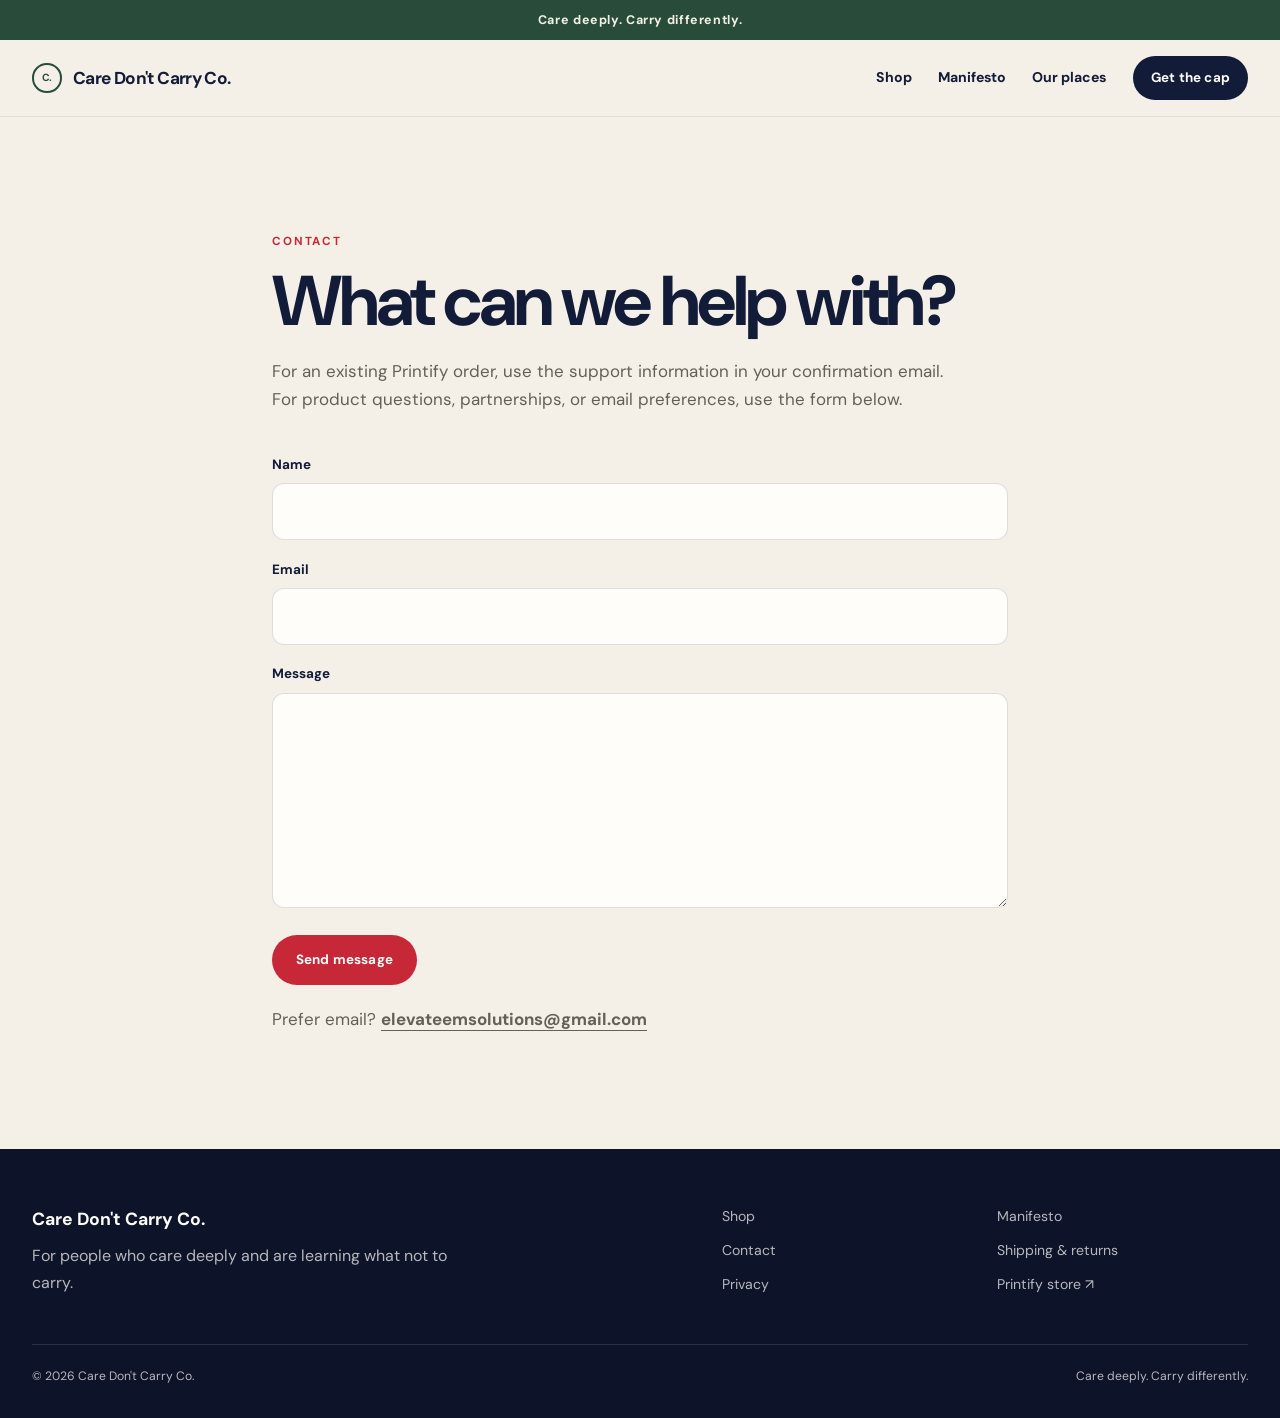
==== commit 19fa0080: "Create coastal homepage preview" ====
--- a/index.html
+++ b/index.html
@@ -3,284 +3,49 @@
 <head>
   <meta charset="utf-8">
   <meta name="viewport" content="width=device-width, initial-scale=1">
-  <title>Care Don't Carry Co. — Care deeply. Carry differently.</title>
-  <meta name="description" content="Made-to-order embroidered caps for people who care deeply and are learning what not to carry. Born between Big Bear and Newport Beach.">
-  <link rel="canonical" href="https://caredontcarryco.com/">
-  <meta property="og:type" content="website">
-  <meta property="og:title" content="Care Don't Carry Co.">
-  <meta property="og:description" content="Care deeply. Carry differently. Then go live.">
-  <meta property="og:url" content="https://caredontcarryco.com/">
-  <meta property="og:image" content="https://caredontcarryco.com/the-wedge-campaign.jpg">
-  <meta name="twitter:card" content="summary_large_image">
+  <title>Contact — Care Don't Carry Co.</title>
+  <meta name="description" content="Contact Care Don't Carry Co. about products, orders, partnerships, or shop updates.">
+  <link rel="canonical" href="https://caredontcarryco.com/contact/">
   <meta name="theme-color" content="#121b38">
   <link rel="icon" href="/favicon.svg" type="image/svg+xml">
   <link rel="stylesheet" href="/assets/theme.css">
   <script>document.documentElement.classList.add("js");</script>
   <script defer src="/assets/site-config.js"></script>
   <script defer src="/assets/main.js"></script>
-  <script type="application/ld+json">
-  {
-    "@context": "https://schema.org",
-    "@type": "Product",
-    "name": "Care. Don't Carry. Cap",
-    "image": [
-      "https://caredontcarryco.com/navy-red-cap.jpg",
-      "https://caredontcarryco.com/forest-cap-big-bear.jpg"
-    ],
-    "description": "A made-to-order embroidered cotton cap carrying one useful reminder: Care. Don't Carry.",
-    "brand": { "@type": "Brand", "name": "Care Don't Carry Co." },
-    "offers": {
-      "@type": "Offer",
-      "priceCurrency": "USD",
-      "price": "35.00",
-      "url": "https://care-dont-carry-co.printify.me/product/31799018"
-    }
-  }
-  </script>
 </head>
 <body>
   <a class="skip-link" href="#main">Skip to content</a>
-
   <div class="announcement">Care deeply. Carry differently.</div>
   <header class="site-header">
     <div class="container site-header__inner">
-      <a class="brand" href="/" aria-label="Care Don't Carry Co. home">
-        <span class="brand__mark" aria-hidden="true">C.</span>
-        <span>Care Don't Carry Co.</span>
-      </a>
-      <nav class="desktop-nav" aria-label="Main navigation">
-        <a class="nav-link" href="/shop">Shop</a>
-        <a class="nav-link" href="/manifesto">Manifesto</a>
-        <a class="nav-link" href="#places">Our places</a>
-        <a class="button button--navy button--small" data-product-link href="https://care-dont-carry-co.printify.me/product/31799018">Get the cap</a>
-      </nav>
-      <button class="menu-button" type="button" aria-expanded="false" aria-controls="mobile-navigation" aria-label="Open menu" data-menu-button>
-        <span></span><span></span>
-      </button>
+      <a class="brand" href="/" aria-label="Care Don't Carry Co. home"><span class="brand__mark" aria-hidden="true">C.</span><span>Care Don't Carry Co.</span></a>
+      <nav class="desktop-nav" aria-label="Main navigation"><a class="nav-link" href="/shop">Shop</a><a class="nav-link" href="/manifesto">Manifesto</a><a class="nav-link" href="/#places">Our places</a><a class="button button--navy button--small" data-product-link href="https://care-dont-carry-co.printify.me/product/31799018">Get the cap</a></nav>
+      <button class="menu-button" type="button" aria-expanded="false" aria-controls="mobile-navigation" aria-label="Open menu" data-menu-button><span></span><span></span></button>
     </div>
   </header>
-  <nav class="mobile-nav" id="mobile-navigation" aria-label="Mobile navigation" data-mobile-nav>
-    <div class="container">
-      <a href="/shop">Shop</a>
-      <a href="/manifesto">Manifesto</a>
-      <a href="#places">Our places</a>
-      <a href="/contact">Contact</a>
-      <a class="button button--navy" data-product-link href="https://care-dont-carry-co.printify.me/product/31799018">Get the cap</a>
+  <nav class="mobile-nav" id="mobile-navigation" aria-label="Mobile navigation" data-mobile-nav><div class="container"><a href="/shop">Shop</a><a href="/manifesto">Manifesto</a><a href="/#places">Our places</a><a href="/contact">Contact</a><a class="button button--navy" data-product-link href="https://care-dont-carry-co.printify.me/product/31799018">Get the cap</a></div></nav>
+
+  <main class="utility-main" id="main">
+    <div class="narrow">
+      <p class="eyebrow">Contact</p>
+      <h1>What can we help with?</h1>
+      <p class="utility-intro">For an existing Printify order, use the support information in your confirmation email. For product questions, partnerships, or email preferences, use the form below.</p>
+      <p class="form-success" data-contact-success hidden>Your message was sent. We’ll be in touch.</p>
+      <form class="form-grid" name="contact" method="POST" data-netlify="true" netlify-honeypot="bot-field" action="/contact/?sent=true">
+        <input type="hidden" name="form-name" value="contact">
+        <p hidden><label>Do not fill this out: <input name="bot-field"></label></p>
+        <div class="field"><label for="name">Name</label><input id="name" name="name" type="text" autocomplete="name" required></div>
+        <div class="field"><label for="contact-email">Email</label><input id="contact-email" name="email" type="email" autocomplete="email" required></div>
+        <div class="field"><label for="message">Message</label><textarea id="message" name="message" rows="7" required></textarea></div>
+        <div><button class="button button--primary" type="submit">Send message</button></div>
+      </form>
+      <p class="utility-intro">Prefer email? <a class="text-link" href="mailto:elevateemsolutions@gmail.com?subject=Care%20Don't%20Carry%20Co.">elevateemsolutions@gmail.com</a></p>
     </div>
-  </nav>
-
-  <main id="main">
-    <section class="hero" aria-labelledby="hero-title">
-      <img class="hero__image" src="/the-wedge-campaign.jpg" alt="Woman in a navy and red Care. Don't Carry. cap watching the shorebreak at the Wedge in Newport Beach" width="1536" height="1024" fetchpriority="high">
-      <div class="hero__overlay" aria-hidden="true"></div>
-      <div class="container hero__content">
-        <p class="eyebrow">Newport Beach, California</p>
-        <h1 id="hero-title">For the life you leave work to live.</h1>
-        <p class="hero__lede">A stitched reminder for the drive to Big Bear, the morning at the Wedge, and every ordinary day when work has taken enough.</p>
-        <div class="hero__actions">
-          <a class="button button--primary" data-product-link href="https://care-dont-carry-co.printify.me/product/31799018">Shop the cap · $35</a>
-          <a class="button button--outline" href="/manifesto">Read the manifesto</a>
-        </div>
-        <p class="hero__note">Made to order. Fulfilled by Printify.</p>
-      </div>
-    </section>
-
-    <section class="section" id="places">
-      <div class="container">
-        <div class="section-heading reveal">
-          <p class="eyebrow">Two places. One reminder.</p>
-          <h2>This is what making room looks like.</h2>
-          <p>The brand is not about escaping your real life. It is about remembering which parts of your real life deserve your full attention.</p>
-        </div>
-        <div class="place-grid">
-          <article class="place-card reveal">
-            <img src="/the-wedge-campaign.jpg" alt="Watching the waves near the Wedge jetty in Newport Beach" width="1536" height="1024" loading="lazy">
-            <div class="place-card__copy">
-              <p class="eyebrow">The Wedge · Newport Beach</p>
-              <h3>Stay for the next set.</h3>
-              <p>Someone you love is in the water. You are there to watch. The morning does not need to accomplish anything else.</p>
-            </div>
-          </article>
-          <article class="place-card reveal">
-            <img src="/big-bear-campaign.jpg" alt="Woman wearing the forest colorway beside a cabin and lake in Big Bear, California" width="1536" height="1024" loading="lazy">
-            <div class="place-card__copy">
-              <p class="eyebrow">Big Bear · California</p>
-              <h3>Take the trip.</h3>
-              <p>The laptop will still be there Monday. The pine air, the long drive, and the people beside you are the part you do not get back.</p>
-            </div>
-          </article>
-        </div>
-      </div>
-    </section>
-
-    <section class="section section--forest">
-      <div class="container statement reveal">
-        <p class="eyebrow">The position</p>
-        <h2>We are not anti-work. We are anti-disappearing.</h2>
-        <p>Loving what you do is good. Knowing when to put it down is good, too. Both can be true—on purpose.</p>
-      </div>
-    </section>
-
-    <section class="section section--white" id="flagship">
-      <div class="container product-grid">
-        <div class="product-images reveal">
-          <figure>
-            <img src="/navy-red-cap.jpg" alt="Navy and red Care. Don't Carry. cap with gold embroidery" width="1536" height="1024" loading="lazy">
-          </figure>
-          <figure>
-            <img src="/forest-cap-big-bear.jpg" alt="Cream and forest Care. Don't Carry. cap near Big Bear Lake" width="1536" height="1024" loading="lazy">
-          </figure>
-          <figure>
-            <img src="/big-bear-campaign.jpg" alt="Care. Don't Carry. cap worn during a Big Bear weekend" width="1536" height="1024" loading="lazy">
-          </figure>
-        </div>
-        <div class="product-copy reveal">
-          <p class="eyebrow">The flagship</p>
-          <h2>The Care.<br>Don't Carry. Cap</h2>
-          <p class="product-copy__price">$35</p>
-          <p class="product-copy__lede">One useful sentence, embroidered clearly on a cotton cap made for the life beyond the inbox.</p>
-          <div class="product-colors" aria-label="Examples of available color directions">
-            <span class="swatch swatch--navy" title="Navy and red"></span>
-            <span class="swatch swatch--forest" title="Natural and forest"></span>
-            <span class="swatch swatch--neutral" title="Neutral colorway"></span>
-            <span class="muted">Choose from current colors on Printify</span>
-          </div>
-          <ul class="product-meta">
-            <li><span>Shape</span><span>Mid-profile, structured front</span></li>
-            <li><span>Material</span><span>100% cotton</span></li>
-            <li><span>Fit</span><span>Adjustable snapback, one size</span></li>
-            <li><span>Message</span><span>Front embroidery, including both periods</span></li>
-            <li><span>Fulfillment</span><span>Made to order through Printify</span></li>
-          </ul>
-          <a class="button button--primary" data-product-link href="https://care-dont-carry-co.printify.me/product/31799018">Choose your color</a>
-          <p class="fine-print">Color availability and delivery estimates are shown live on the Printify product page. Campaign imagery is editorial; review the listing mockups before checkout.</p>
-        </div>
-      </div>
-      <div class="container">
-        <div class="collection-intro reveal">
-          <p class="eyebrow">The collection</p>
-          <h2>Same boundary. Different words.</h2>
-          <p>The flagship leads because it holds the whole idea. The other three say something more specific for the day you are having.</p>
-        </div>
-        <div class="collection-grid reveal">
-          <a class="product-card" href="https://care-dont-carry-co.printify.me/product/32033271" aria-label="Shop the You Found Me Well cap on Printify">
-            <div class="product-card__image">
-              <span class="product-card__tag">Store mockup</span>
-              <img src="/images/b036f62c-3a15-41d4-ae04-756b3c95efc9.png" alt="Cream and blue cap embroidered with You Found Me Well" width="1000" height="1000" loading="lazy">
-            </div>
-            <div class="product-card__body">
-              <h3>You Found Me Well.</h3>
-              <p>The answer you want to be able to give honestly.</p>
-              <div class="product-card__footer"><span class="product-card__price">$35</span><span class="product-card__link">Shop on Printify ↗</span></div>
-            </div>
-          </a>
-          <a class="product-card" href="https://care-dont-carry-co.printify.me/product/32017401" aria-label="Shop the You Are More Than Your W-2 cap on Printify">
-            <div class="product-card__image">
-              <span class="product-card__tag">Store mockup</span>
-              <img src="/images/16562ae1-1015-48be-bf3c-297dbf3a7f6d.png" alt="Camel and black cap embroidered with You Are More Than Your W-2" width="1000" height="1000" loading="lazy">
-            </div>
-            <div class="product-card__body">
-              <h3>You Are More Than Your W-2.</h3>
-              <p>A tax form describes your income. It does not describe you.</p>
-              <div class="product-card__footer"><span class="product-card__price">$35</span><span class="product-card__link">Shop on Printify ↗</span></div>
-            </div>
-          </a>
-          <a class="product-card" href="https://care-dont-carry-co.printify.me/product/32017384" aria-label="Shop the Your Job Is Not Your Identity cap on Printify">
-            <div class="product-card__image product-card__image--contain">
-              <span class="product-card__tag">Store mockup</span>
-              <img src="/images/49578615-9459-4460-a888-56c2a78aeb40.png" alt="Cream and black cap embroidered with Your Job Is Not Your Identity" width="1000" height="1000" loading="lazy">
-            </div>
-            <div class="product-card__body">
-              <h3>Your Job Is Not Your Identity.</h3>
-              <p>Blunt on purpose. Useful on the days the title gets too loud.</p>
-              <div class="product-card__footer"><span class="product-card__price">$35</span><span class="product-card__link">Shop on Printify ↗</span></div>
-            </div>
-          </a>
-        </div>
-        <p class="collection-note">Campaign images are AI-assisted launch scaffolding built from the real product references. Product cards use store mockups. Confirm exact colors and availability on Printify.</p>
-      </div>
-    </section>
-
-    <section class="section section--navy">
-      <div class="container manifesto-preview reveal">
-        <div>
-          <p class="eyebrow">Why it exists</p>
-          <blockquote class="editorial">“Care. Don’t Carry. is a reminder I need, too.”</blockquote>
-        </div>
-        <div class="manifesto-preview__copy">
-          <p>I want to do meaningful work and take responsibility for my part. I also want to recognize when I’m carrying something that another hour of effort won’t solve, or letting work take time I meant to give to someone I love.</p>
-          <a class="button button--cream" href="/manifesto">Read Emily’s manifesto</a>
-        </div>
-      </div>
-    </section>
-
-    <section class="section">
-      <div class="container">
-        <div class="section-heading reveal">
-          <p class="eyebrow">The point</p>
-          <h2>Do good work. Then go live.</h2>
-        </div>
-        <div class="principles reveal">
-          <article class="principle">
-            <p class="principle__number">01</p>
-            <h3>Care deeply.</h3>
-            <p>Show up. Do the work well. Mean it.</p>
-          </article>
-          <article class="principle">
-            <p class="principle__number">02</p>
-            <h3>Carry differently.</h3>
-            <p>Know what is yours, what is not, and when another hour will not fix it.</p>
-          </article>
-          <article class="principle">
-            <p class="principle__number">03</p>
-            <h3>Go live.</h3>
-            <p>Take the trip. Stay for the next set. Be where your feet are.</p>
-          </article>
-        </div>
-      </div>
-    </section>
-
-    <section class="section section--navy" id="join">
-      <div class="container newsletter reveal">
-        <p class="eyebrow">Notes worth sending</p>
-        <h2>Come along as this grows.</h2>
-        <p>Product news, field notes, and the occasional reminder to close the laptop.</p>
-        <form class="newsletter-form" name="reminder-list" method="POST" data-netlify="true" netlify-honeypot="bot-field" action="/?subscribed=true#join">
-          <input type="hidden" name="form-name" value="reminder-list">
-          <p hidden><label>Do not fill this out: <input name="bot-field"></label></p>
-          <label for="newsletter-email" hidden>Email address</label>
-          <input id="newsletter-email" name="email" type="email" autocomplete="email" placeholder="Email address" required>
-          <button class="button button--primary" type="submit">Keep me posted</button>
-        </form>
-        <p class="form-success" data-subscription-success hidden>You’re on the list. Thank you for being here.</p>
-      </div>
-    </section>
   </main>
 
   <footer class="site-footer">
-    <div class="container site-footer__top">
-      <div class="site-footer__brand">
-        <strong>Care Don't Carry Co.</strong>
-        <p>For people who care deeply and are learning what not to carry.</p>
-        <div class="social-links" aria-label="Social media">
-          <a data-social="instagram" hidden>Instagram</a>
-          <a data-social="facebook" hidden>Facebook</a>
-          <a data-social="tiktok" hidden>TikTok</a>
-        </div>
-      </div>
-      <nav class="site-footer__links" aria-label="Footer navigation">
-        <a href="/shop">Shop</a>
-        <a href="/manifesto">Manifesto</a>
-        <a href="/contact">Contact</a>
-        <a href="/shipping-returns">Shipping &amp; returns</a>
-        <a href="/privacy">Privacy</a>
-        <a data-store-link href="https://care-dont-carry-co.printify.me/">Printify store ↗</a>
-      </nav>
-    </div>
-    <div class="container site-footer__bottom">
-      <span>© <span data-year>2026</span> Care Don't Carry Co.</span>
-      <span>Care deeply. Carry differently.</span>
-    </div>
+    <div class="container site-footer__top"><div class="site-footer__brand"><strong>Care Don't Carry Co.</strong><p>For people who care deeply and are learning what not to carry.</p></div><nav class="site-footer__links" aria-label="Footer navigation"><a href="/shop">Shop</a><a href="/manifesto">Manifesto</a><a href="/contact">Contact</a><a href="/shipping-returns">Shipping &amp; returns</a><a href="/privacy">Privacy</a><a data-store-link href="https://care-dont-carry-co.printify.me/">Printify store ↗</a></nav></div>
+    <div class="container site-footer__bottom"><span>© <span data-year>2026</span> Care Don't Carry Co.</span><span>Care deeply. Carry differently.</span></div>
   </footer>
 </body>
 </html>
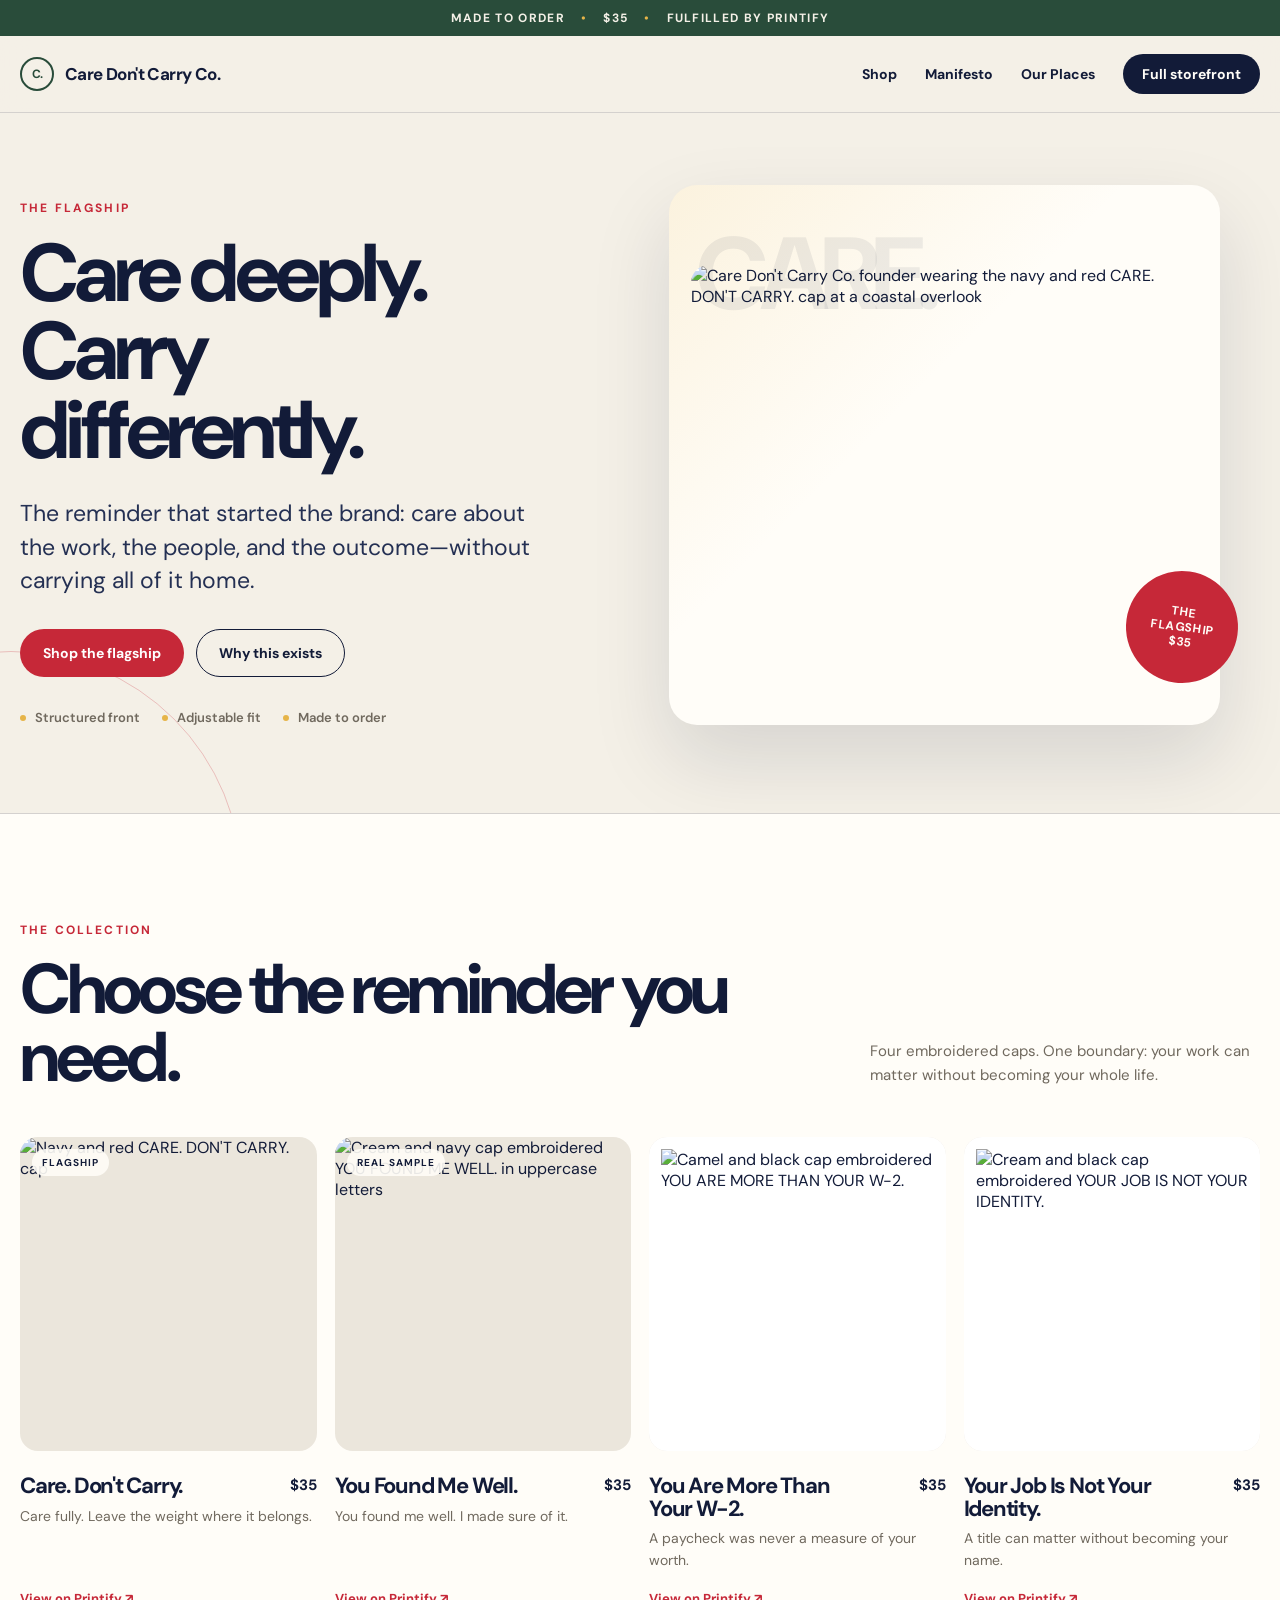
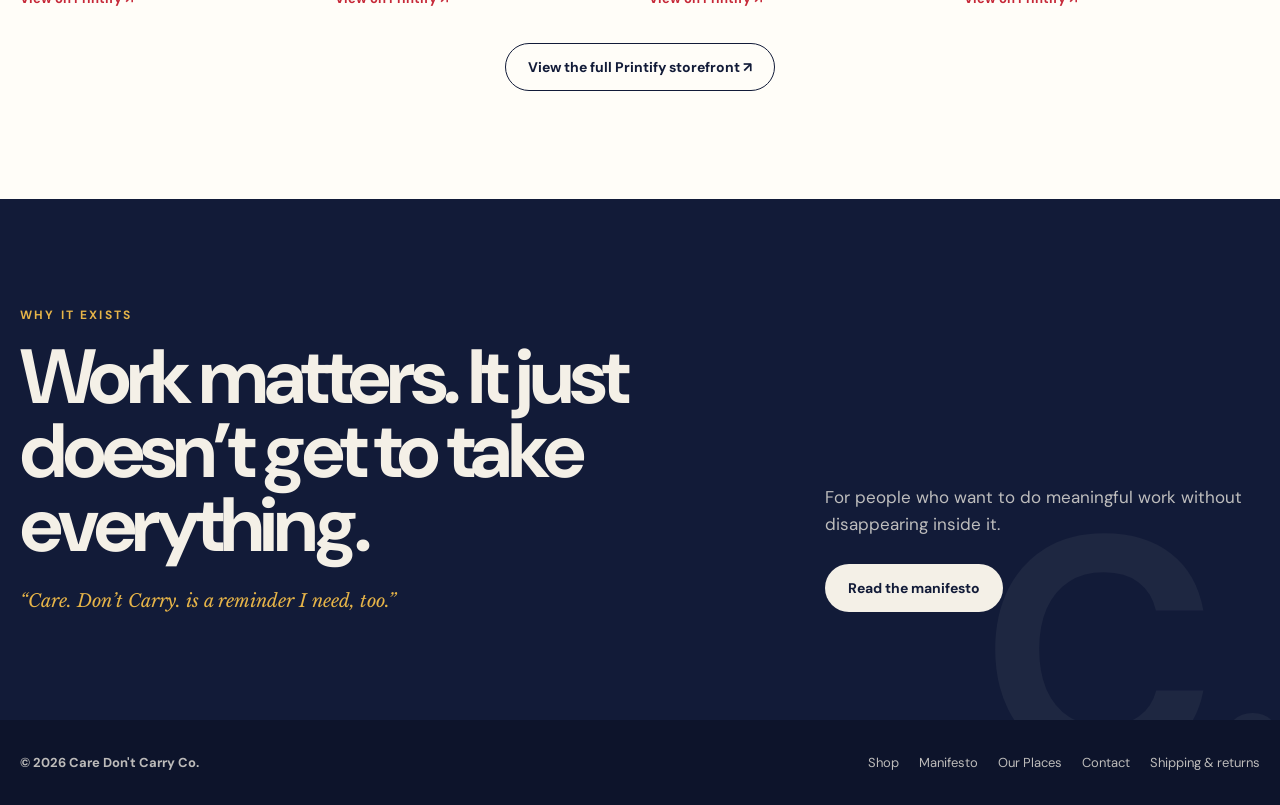
==== commit 663b2dbd: "Fix root homepage" ====
--- a/index.html
+++ b/index.html
@@ -3,49 +3,607 @@
 <head>
   <meta charset="utf-8">
   <meta name="viewport" content="width=device-width, initial-scale=1">
-  <title>Contact — Care Don't Carry Co.</title>
-  <meta name="description" content="Contact Care Don't Carry Co. about products, orders, partnerships, or shop updates.">
-  <link rel="canonical" href="https://caredontcarryco.com/contact/">
-  <meta name="theme-color" content="#121b38">
-  <link rel="icon" href="/favicon.svg" type="image/svg+xml">
-  <link rel="stylesheet" href="/assets/theme.css">
-  <script>document.documentElement.classList.add("js");</script>
-  <script defer src="/assets/site-config.js"></script>
-  <script defer src="/assets/main.js"></script>
+  <title>Care Don't Carry Co. — Care deeply. Carry differently.</title>
+  <meta name="description" content="Embroidered reminders for people who care deeply without carrying work everywhere.">
+  <link rel="preconnect" href="https://fonts.googleapis.com">
+  <link rel="preconnect" href="https://fonts.gstatic.com" crossorigin>
+  <link href="https://fonts.googleapis.com/css2?family=DM+Sans:opsz,wght@9..40,400;9..40,500;9..40,600;9..40,700&family=Libre+Baskerville:ital@1&display=swap" rel="stylesheet">
+  <style>
+    :root {
+      --ink: #121b38;
+      --ink-soft: #243053;
+      --cream: #f4f0e7;
+      --paper: #fffdf8;
+      --red: #c62838;
+      --gold: #e6b448;
+      --forest: #294c3a;
+      --muted: #70695e;
+      --line: rgba(18, 27, 56, 0.14);
+      --max: 1240px;
+    }
+
+    * { box-sizing: border-box; }
+    html { scroll-behavior: smooth; }
+    body {
+      margin: 0;
+      color: var(--ink);
+      background: var(--cream);
+      font-family: "DM Sans", Arial, sans-serif;
+      -webkit-font-smoothing: antialiased;
+    }
+    img { display: block; width: 100%; }
+    a { color: inherit; text-decoration: none; }
+    button, input { font: inherit; }
+    h1, h2, h3, p, figure { margin-top: 0; }
+    h1, h2, h3 {
+      margin-bottom: 0;
+      font-weight: 700;
+      letter-spacing: -0.055em;
+      line-height: 0.96;
+    }
+    .wrap {
+      width: min(calc(100% - 40px), var(--max));
+      margin-inline: auto;
+    }
+    .announcement {
+      display: flex;
+      justify-content: center;
+      gap: 1rem;
+      padding: 10px 20px;
+      color: var(--cream);
+      background: var(--forest);
+      font-size: 12px;
+      font-weight: 700;
+      letter-spacing: .11em;
+      text-transform: uppercase;
+    }
+    .announcement span + span::before {
+      content: "•";
+      margin-right: 1rem;
+      color: var(--gold);
+    }
+    header {
+      position: sticky;
+      top: 0;
+      z-index: 20;
+      background: rgba(244, 240, 231, .94);
+      border-bottom: 1px solid var(--line);
+      backdrop-filter: blur(14px);
+    }
+    .nav {
+      min-height: 76px;
+      display: flex;
+      align-items: center;
+      justify-content: space-between;
+      gap: 32px;
+    }
+    .brand {
+      display: flex;
+      align-items: center;
+      gap: 11px;
+      font-size: 17px;
+      font-weight: 700;
+      letter-spacing: -.035em;
+    }
+    .brand-mark {
+      width: 34px;
+      height: 34px;
+      display: grid;
+      place-items: center;
+      color: var(--forest);
+      border: 2px solid var(--forest);
+      border-radius: 50%;
+      font-size: 12px;
+    }
+    .nav-links {
+      display: flex;
+      align-items: center;
+      gap: 28px;
+      font-size: 14px;
+      font-weight: 700;
+    }
+    .button {
+      min-height: 48px;
+      display: inline-flex;
+      align-items: center;
+      justify-content: center;
+      padding: 0 22px;
+      border: 1px solid transparent;
+      border-radius: 999px;
+      font-size: 14px;
+      font-weight: 700;
+      transition: transform .18s ease, background .18s ease;
+    }
+    .button:hover { transform: translateY(-2px); }
+    .button-dark { color: var(--paper); background: var(--ink); }
+    .button-red { color: white; background: var(--red); }
+    .button-outline { border-color: var(--ink); background: transparent; }
+    .button-light { color: var(--ink); background: var(--cream); }
+    .button-small { min-height: 40px; padding-inline: 18px; }
+    .menu {
+      display: none;
+      width: 44px;
+      height: 44px;
+      border: 1px solid var(--line);
+      border-radius: 50%;
+      background: transparent;
+      color: var(--ink);
+    }
+
+    .hero {
+      position: relative;
+      overflow: hidden;
+      border-bottom: 1px solid var(--line);
+    }
+    .hero::before {
+      content: "";
+      position: absolute;
+      width: 460px;
+      height: 460px;
+      left: -220px;
+      bottom: -300px;
+      border: 1px solid rgba(198, 40, 56, .25);
+      border-radius: 50%;
+    }
+    .hero-grid {
+      min-height: 660px;
+      display: grid;
+      grid-template-columns: .92fr 1.08fr;
+      align-items: center;
+      gap: 72px;
+      padding-block: 72px;
+    }
+    .eyebrow {
+      margin-bottom: 18px;
+      color: var(--red);
+      font-size: 12px;
+      font-weight: 700;
+      letter-spacing: .18em;
+      text-transform: uppercase;
+    }
+    h1 {
+      max-width: 720px;
+      font-size: clamp(58px, 6.4vw, 100px);
+    }
+    .hero-copy > p:not(.eyebrow) {
+      max-width: 560px;
+      margin: 28px 0 32px;
+      color: var(--ink-soft);
+      font-size: clamp(18px, 2vw, 23px);
+      line-height: 1.45;
+    }
+    .actions { display: flex; flex-wrap: wrap; gap: 12px; }
+    .proof {
+      display: flex;
+      flex-wrap: wrap;
+      gap: 10px 22px;
+      margin: 32px 0 0;
+      padding: 0;
+      color: var(--muted);
+      font-size: 13px;
+      font-weight: 600;
+      list-style: none;
+    }
+    .proof li::before {
+      content: "";
+      width: 6px;
+      height: 6px;
+      display: inline-block;
+      margin-right: 9px;
+      border-radius: 50%;
+      background: var(--gold);
+      vertical-align: 1px;
+    }
+    .hero-art {
+      position: relative;
+      min-height: 540px;
+      display: grid;
+      place-items: center;
+      border-radius: 28px;
+      background:
+        linear-gradient(135deg, rgba(230, 180, 72, .15), transparent 42%),
+        var(--paper);
+      box-shadow: 0 34px 80px rgba(18, 27, 56, .13);
+    }
+    .hero-art::before {
+      content: "CARE.";
+      position: absolute;
+      top: 22px;
+      left: 26px;
+      color: rgba(18, 27, 56, .07);
+      font-size: clamp(56px, 8vw, 118px);
+      font-weight: 700;
+      letter-spacing: -.08em;
+    }
+    .hero-art img {
+      position: relative;
+      z-index: 2;
+      width: min(92%, 680px);
+      aspect-ratio: 4 / 3;
+      object-fit: cover;
+      border-radius: 18px;
+    }
+    .hero-sticker {
+      position: absolute;
+      right: -18px;
+      bottom: 42px;
+      z-index: 3;
+      width: 112px;
+      height: 112px;
+      display: grid;
+      place-items: center;
+      padding: 15px;
+      color: var(--paper);
+      background: var(--red);
+      border-radius: 50%;
+      text-align: center;
+      font-size: 12px;
+      font-weight: 700;
+      line-height: 1.25;
+      letter-spacing: .06em;
+      text-transform: uppercase;
+      transform: rotate(8deg);
+    }
+
+    .section { padding: 108px 0; }
+    .section-white { background: var(--paper); }
+    .section-head {
+      display: flex;
+      align-items: end;
+      justify-content: space-between;
+      gap: 40px;
+      margin-bottom: 46px;
+    }
+    .section-head h2 {
+      max-width: 760px;
+      font-size: clamp(44px, 5.5vw, 74px);
+    }
+    .section-head p:last-child {
+      max-width: 390px;
+      margin-bottom: 4px;
+      color: var(--muted);
+      font-size: 15px;
+      line-height: 1.6;
+    }
+    .products {
+      display: grid;
+      grid-template-columns: repeat(4, minmax(0, 1fr));
+      gap: 18px;
+    }
+    .product-card {
+      display: flex;
+      min-width: 0;
+      flex-direction: column;
+    }
+    .product-image {
+      position: relative;
+      overflow: hidden;
+      aspect-ratio: 1 / 1.06;
+      margin-bottom: 20px;
+      border-radius: 18px;
+      background: #ebe6dc;
+    }
+    .product-image img {
+      height: 100%;
+      object-fit: cover;
+      transition: transform .28s ease;
+    }
+    .product-card:hover img { transform: scale(1.025); }
+    .product-image.contain img {
+      object-fit: contain;
+      padding: 12px;
+      background: white;
+    }
+    .product-tag {
+      position: absolute;
+      top: 12px;
+      left: 12px;
+      z-index: 2;
+      padding: 7px 10px;
+      border-radius: 999px;
+      color: var(--ink);
+      background: rgba(255, 253, 248, .9);
+      font-size: 10px;
+      font-weight: 700;
+      letter-spacing: .1em;
+      text-transform: uppercase;
+    }
+    .product-title {
+      display: flex;
+      align-items: start;
+      justify-content: space-between;
+      gap: 14px;
+      padding-top: 4px;
+    }
+    .product-title h3 {
+      max-width: 220px;
+      font-size: 22px;
+      line-height: 1.02;
+    }
+    .price { font-size: 15px; font-weight: 700; }
+    .product-link {
+      margin-top: auto;
+      padding-top: 18px;
+      color: var(--red);
+      font-size: 13px;
+      font-weight: 700;
+    }
+    .product-message {
+      min-height: 44px;
+      margin: 8px 0 0;
+      color: var(--muted);
+      font-size: 14px;
+      line-height: 1.55;
+    }
+
+    .belief {
+      position: relative;
+      overflow: hidden;
+      color: var(--cream);
+      background: var(--ink);
+    }
+    .belief::after {
+      content: "C.";
+      position: absolute;
+      right: -10px;
+      bottom: -92px;
+      color: rgba(244, 240, 231, .05);
+      font-size: 320px;
+      font-weight: 700;
+      line-height: 1;
+    }
+    .belief-grid {
+      position: relative;
+      z-index: 2;
+      display: grid;
+      grid-template-columns: 1.25fr .75fr;
+      align-items: end;
+      gap: 80px;
+    }
+    .belief h2 {
+      max-width: 820px;
+      font-size: clamp(48px, 6vw, 86px);
+    }
+    .belief .eyebrow { color: var(--gold); }
+    .belief-copy p {
+      margin-bottom: 26px;
+      color: rgba(244, 240, 231, .76);
+      font-size: 17px;
+      line-height: 1.6;
+    }
+    .editorial {
+      margin: 28px 0 0;
+      color: var(--gold);
+      font-family: "Libre Baskerville", Georgia, serif;
+      font-size: 18px;
+      font-style: italic;
+    }
+
+    .newsletter {
+      display: grid;
+      grid-template-columns: 1fr .9fr;
+      align-items: center;
+      gap: 90px;
+    }
+    .newsletter h2 {
+      max-width: 720px;
+      font-size: clamp(42px, 5vw, 68px);
+    }
+    .newsletter-copy > p:last-child {
+      max-width: 540px;
+      margin: 22px 0 0;
+      color: var(--muted);
+      line-height: 1.6;
+    }
+    .signup {
+      display: flex;
+      gap: 10px;
+      padding: 10px;
+      border: 1px solid var(--line);
+      border-radius: 999px;
+      background: var(--paper);
+      box-shadow: 0 18px 60px rgba(18, 27, 56, .08);
+    }
+    .signup input {
+      min-width: 0;
+      flex: 1;
+      padding: 0 10px 0 16px;
+      border: 0;
+      outline: 0;
+      background: transparent;
+    }
+    footer {
+      padding: 34px 0;
+      color: rgba(244, 240, 231, .76);
+      background: #0d142b;
+      font-size: 13px;
+    }
+    .footer-row {
+      display: flex;
+      align-items: center;
+      justify-content: space-between;
+      gap: 26px;
+    }
+    .footer-links { display: flex; flex-wrap: wrap; gap: 20px; }
+
+    @media (max-width: 980px) {
+      .hero-grid { min-height: auto; grid-template-columns: 1fr; gap: 46px; }
+      .hero-copy { padding-top: 20px; }
+      .hero-art { min-height: 470px; }
+      .products { grid-template-columns: repeat(2, minmax(0, 1fr)); gap: 40px 18px; }
+      .belief-grid, .newsletter { grid-template-columns: 1fr; gap: 40px; }
+      .section-head { display: block; }
+      .section-head p:last-child { margin-top: 20px; }
+    }
+    @media (max-width: 680px) {
+      .wrap { width: min(calc(100% - 28px), var(--max)); }
+      .announcement { gap: .5rem; padding: 8px 10px; font-size: 9px; }
+      .announcement span + span::before { margin-right: .5rem; }
+      .nav { min-height: 66px; }
+      .brand { font-size: 14px; }
+      .brand-mark { width: 30px; height: 30px; }
+      .nav-links a:not(.button) { display: none; }
+      .nav-links { gap: 0; }
+      .nav-links .button { min-height: 38px; padding-inline: 15px; font-size: 12px; }
+      h1 { font-size: clamp(48px, 15vw, 70px); }
+      .hero-grid { gap: 36px; padding: 48px 0 56px; }
+      .hero-copy > p:not(.eyebrow) { margin: 22px 0 26px; font-size: 18px; }
+      .actions { display: grid; grid-template-columns: 1fr; }
+      .hero-art { min-height: 360px; border-radius: 20px; }
+      .hero-art img { width: 94%; }
+      .hero-sticker { right: 10px; bottom: 18px; width: 92px; height: 92px; font-size: 10px; }
+      .section { padding: 74px 0; }
+      .section-head h2, .belief h2, .newsletter h2 { font-size: 43px; }
+      .products { grid-template-columns: 1fr; gap: 36px; }
+      .product-image { aspect-ratio: 1.08 / 1; }
+      .belief-grid { gap: 30px; }
+      .signup { display: grid; border-radius: 20px; }
+      .signup input { min-height: 52px; }
+      .footer-row { align-items: flex-start; flex-direction: column; }
+    }
+  </style>
 </head>
 <body>
-  <a class="skip-link" href="#main">Skip to content</a>
-  <div class="announcement">Care deeply. Carry differently.</div>
-  <header class="site-header">
-    <div class="container site-header__inner">
-      <a class="brand" href="/" aria-label="Care Don't Carry Co. home"><span class="brand__mark" aria-hidden="true">C.</span><span>Care Don't Carry Co.</span></a>
-      <nav class="desktop-nav" aria-label="Main navigation"><a class="nav-link" href="/shop">Shop</a><a class="nav-link" href="/manifesto">Manifesto</a><a class="nav-link" href="/#places">Our places</a><a class="button button--navy button--small" data-product-link href="https://care-dont-carry-co.printify.me/product/31799018">Get the cap</a></nav>
-      <button class="menu-button" type="button" aria-expanded="false" aria-controls="mobile-navigation" aria-label="Open menu" data-menu-button><span></span><span></span></button>
+  <div class="announcement" aria-label="Store highlights">
+    <span>Made to order</span><span>$35</span><span>Fulfilled by Printify</span>
+  </div>
+
+  <header>
+    <div class="wrap nav">
+      <a class="brand" href="/index.html" aria-label="Care Don't Carry Co. home">
+        <span class="brand-mark" aria-hidden="true">C.</span>
+        <span>Care Don't Carry Co.</span>
+      </a>
+      <nav class="nav-links" aria-label="Main navigation">
+        <a href="#collection">Shop</a>
+        <a href="#why">Manifesto</a>
+        <a href="/our-places/">Our Places</a>
+        <a class="button button-dark button-small" href="https://care-dont-carry-co.printify.me/" target="_blank" rel="noopener">Full storefront</a>
+      </nav>
     </div>
   </header>
-  <nav class="mobile-nav" id="mobile-navigation" aria-label="Mobile navigation" data-mobile-nav><div class="container"><a href="/shop">Shop</a><a href="/manifesto">Manifesto</a><a href="/#places">Our places</a><a href="/contact">Contact</a><a class="button button--navy" data-product-link href="https://care-dont-carry-co.printify.me/product/31799018">Get the cap</a></div></nav>
-
-  <main class="utility-main" id="main">
-    <div class="narrow">
-      <p class="eyebrow">Contact</p>
-      <h1>What can we help with?</h1>
-      <p class="utility-intro">For an existing Printify order, use the support information in your confirmation email. For product questions, partnerships, or email preferences, use the form below.</p>
-      <p class="form-success" data-contact-success hidden>Your message was sent. We’ll be in touch.</p>
-      <form class="form-grid" name="contact" method="POST" data-netlify="true" netlify-honeypot="bot-field" action="/contact/?sent=true">
-        <input type="hidden" name="form-name" value="contact">
-        <p hidden><label>Do not fill this out: <input name="bot-field"></label></p>
-        <div class="field"><label for="name">Name</label><input id="name" name="name" type="text" autocomplete="name" required></div>
-        <div class="field"><label for="contact-email">Email</label><input id="contact-email" name="email" type="email" autocomplete="email" required></div>
-        <div class="field"><label for="message">Message</label><textarea id="message" name="message" rows="7" required></textarea></div>
-        <div><button class="button button--primary" type="submit">Send message</button></div>
-      </form>
-      <p class="utility-intro">Prefer email? <a class="text-link" href="mailto:elevateemsolutions@gmail.com?subject=Care%20Don't%20Carry%20Co.">elevateemsolutions@gmail.com</a></p>
+
+  <main id="top">
+    <section class="hero">
+      <div class="wrap hero-grid">
+        <div class="hero-copy">
+          <p class="eyebrow">The flagship</p>
+          <h1>Care deeply.<br>Carry differently.</h1>
+          <p>The reminder that started the brand: care about the work, the people, and the outcome—without carrying all of it home.</p>
+          <div class="actions">
+            <a class="button button-red" href="https://care-dont-carry-co.printify.me/product/31799018" target="_blank" rel="noopener">Shop the flagship</a>
+            <a class="button button-outline" href="#why">Why this exists</a>
+          </div>
+          <ul class="proof" aria-label="Product features">
+            <li>Structured front</li>
+            <li>Adjustable fit</li>
+            <li>Made to order</li>
+          </ul>
+        </div>
+
+        <figure class="hero-art" aria-label="Care Don't Carry flagship campaign image">
+          <img src="/assets/campaign-founder-coast.jpg" alt="Care Don't Carry Co. founder wearing the navy and red CARE. DON'T CARRY. cap at a coastal overlook">
+          <figcaption class="hero-sticker">The flagship<br>$35</figcaption>
+        </figure>
+      </div>
+    </section>
+
+    <section class="section section-white" id="collection">
+      <div class="wrap">
+        <div class="section-head">
+          <div>
+            <p class="eyebrow">The collection</p>
+            <h2>Choose the reminder you need.</h2>
+          </div>
+          <p>Four embroidered caps. One boundary: your work can matter without becoming your whole life.</p>
+        </div>
+
+        <div class="products">
+          <a class="product-card" href="https://care-dont-carry-co.printify.me/product/31799018" target="_blank" rel="noopener" aria-label="Care Don't Carry cap, $35">
+            <div class="product-image">
+              <span class="product-tag">Flagship</span>
+              <img src="/assets/care-dont-carry.jpg" alt="Navy and red CARE. DON'T CARRY. cap">
+            </div>
+            <div class="product-title">
+              <h3>Care. Don't Carry.</h3>
+              <span class="price">$35</span>
+            </div>
+            <p class="product-message">Care fully. Leave the weight where it belongs.</p>
+            <span class="product-link">View on Printify ↗</span>
+          </a>
+
+          <a class="product-card" href="https://care-dont-carry-co.printify.me/product/32033271" target="_blank" rel="noopener" aria-label="You Found Me Well cap, $35">
+            <div class="product-image">
+              <span class="product-tag">Real sample</span>
+              <img src="/assets/you-found-me-well.jpg" alt="Cream and navy cap embroidered YOU FOUND ME WELL. in uppercase letters">
+            </div>
+            <div class="product-title">
+              <h3>You Found Me Well.</h3>
+              <span class="price">$35</span>
+            </div>
+            <p class="product-message">You found me well. I made sure of it.</p>
+            <span class="product-link">View on Printify ↗</span>
+          </a>
+
+          <a class="product-card" href="https://care-dont-carry-co.printify.me/product/32017401" target="_blank" rel="noopener" aria-label="You Are More Than Your W-2 cap, $35">
+            <div class="product-image contain">
+              <img src="/assets/more-than-w2.png" alt="Camel and black cap embroidered YOU ARE MORE THAN YOUR W-2.">
+            </div>
+            <div class="product-title">
+              <h3>You Are More Than Your W-2.</h3>
+              <span class="price">$35</span>
+            </div>
+            <p class="product-message">A paycheck was never a measure of your worth.</p>
+            <span class="product-link">View on Printify ↗</span>
+          </a>
+
+          <a class="product-card" href="https://care-dont-carry-co.printify.me/product/32017384" target="_blank" rel="noopener" aria-label="Your Job Is Not Your Identity cap, $35">
+            <div class="product-image contain">
+              <img src="/assets/job-not-identity.png" alt="Cream and black cap embroidered YOUR JOB IS NOT YOUR IDENTITY.">
+            </div>
+            <div class="product-title">
+              <h3>Your Job Is Not Your Identity.</h3>
+              <span class="price">$35</span>
+            </div>
+            <p class="product-message">A title can matter without becoming your name.</p>
+            <span class="product-link">View on Printify ↗</span>
+          </a>
+        </div>
+        <div class="actions" style="justify-content:center; margin-top:36px">
+          <a class="button button-outline" href="https://care-dont-carry-co.printify.me/" target="_blank" rel="noopener">View the full Printify storefront ↗</a>
+        </div>
+      </div>
+    </section>
+
+    <section class="section belief" id="why">
+      <div class="wrap belief-grid">
+        <div>
+          <p class="eyebrow">Why it exists</p>
+          <h2>Work matters. It just doesn’t get to take everything.</h2>
+          <p class="editorial">“Care. Don’t Carry. is a reminder I need, too.”</p>
+        </div>
+        <div class="belief-copy">
+          <p>For people who want to do meaningful work without disappearing inside it.</p>
+          <a class="button button-light" href="/manifesto/">Read the manifesto</a>
+        </div>
+      </div>
+    </section>
+
+  </main>
+
+  <footer>
+    <div class="wrap footer-row">
+      <strong>© 2026 Care Don't Carry Co.</strong>
+      <nav class="footer-links" aria-label="Footer navigation">
+        <a href="#collection">Shop</a>
+        <a href="#why">Manifesto</a>
+        <a href="/our-places/">Our Places</a>
+        <a href="/contact/">Contact</a>
+        <a href="/shipping-returns/">Shipping &amp; returns</a>
+      </nav>
     </div>
-  </main>
-
-  <footer class="site-footer">
-    <div class="container site-footer__top"><div class="site-footer__brand"><strong>Care Don't Carry Co.</strong><p>For people who care deeply and are learning what not to carry.</p></div><nav class="site-footer__links" aria-label="Footer navigation"><a href="/shop">Shop</a><a href="/manifesto">Manifesto</a><a href="/contact">Contact</a><a href="/shipping-returns">Shipping &amp; returns</a><a href="/privacy">Privacy</a><a data-store-link href="https://care-dont-carry-co.printify.me/">Printify store ↗</a></nav></div>
-    <div class="container site-footer__bottom"><span>© <span data-year>2026</span> Care Don't Carry Co.</span><span>Care deeply. Carry differently.</span></div>
   </footer>
+
+  <!-- Our Places is intentionally customer-led. Add only tagged or permissioned real photography. -->
 </body>
 </html>
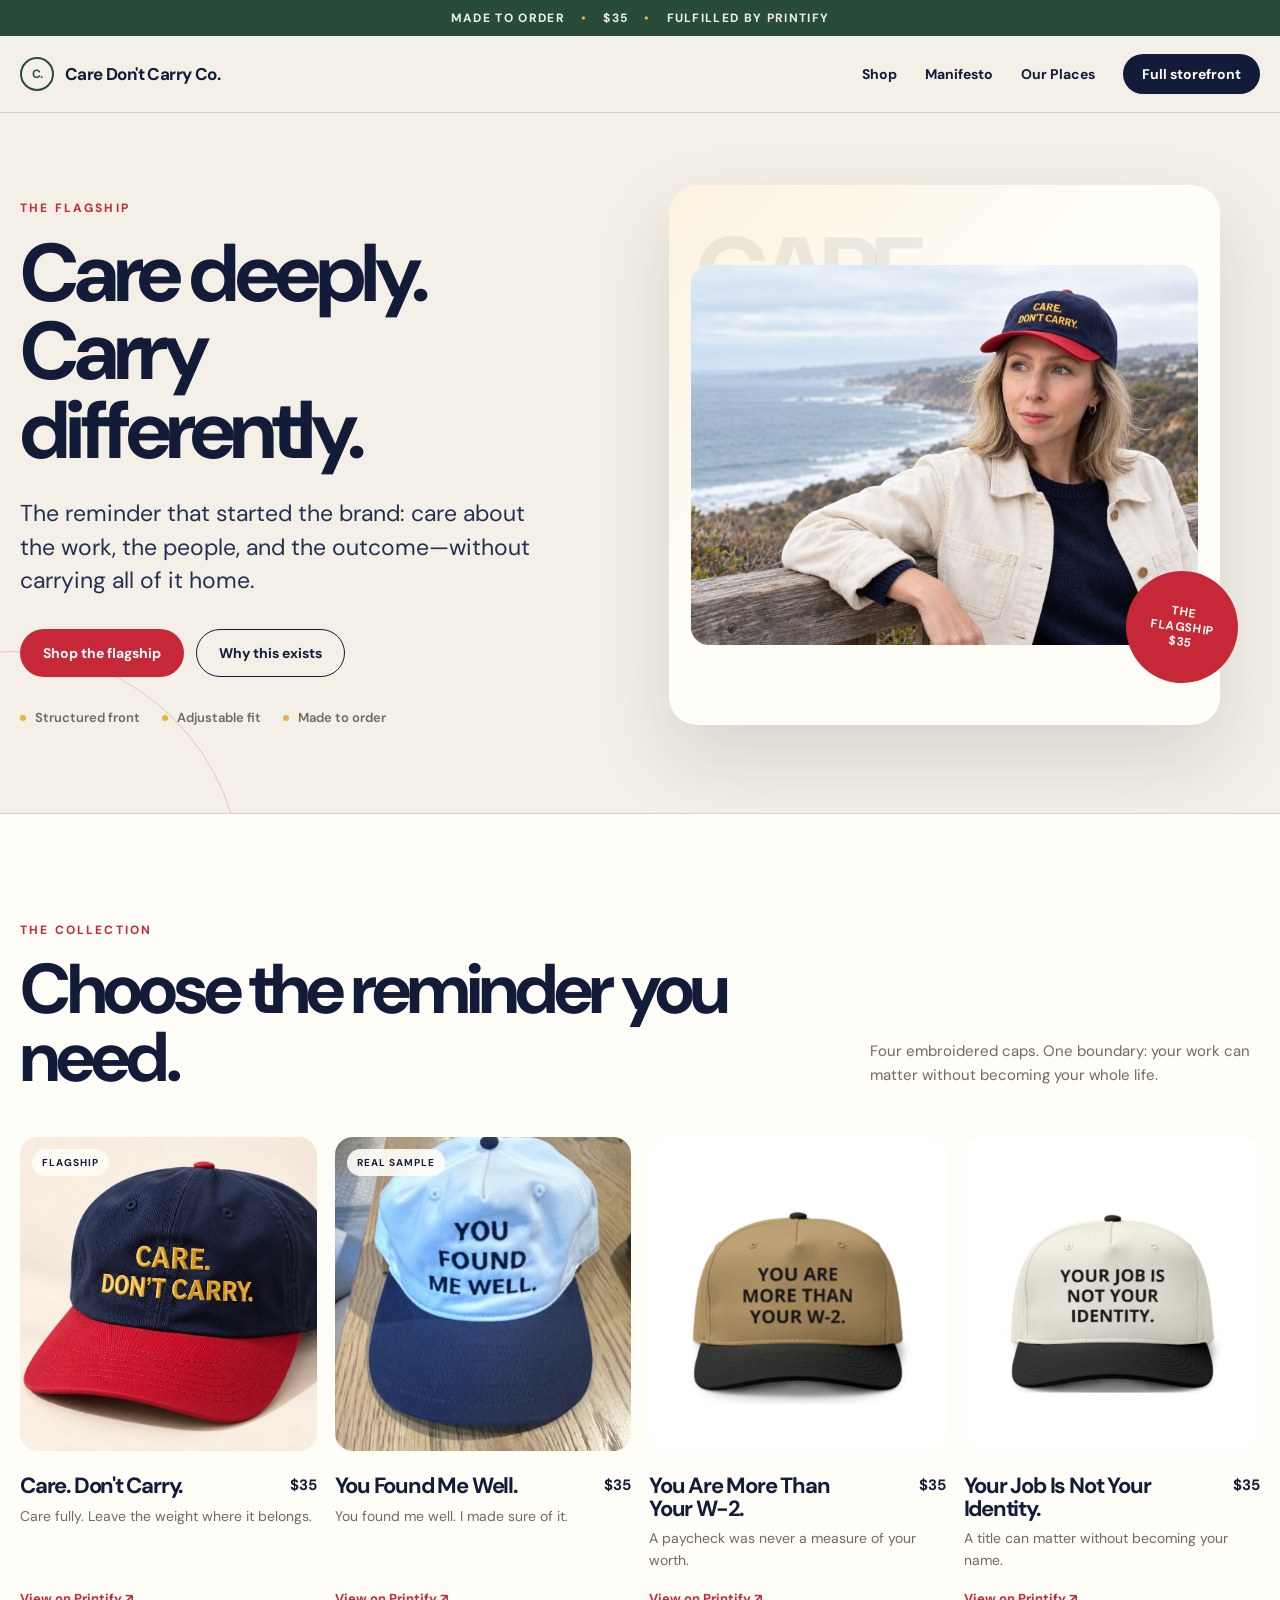
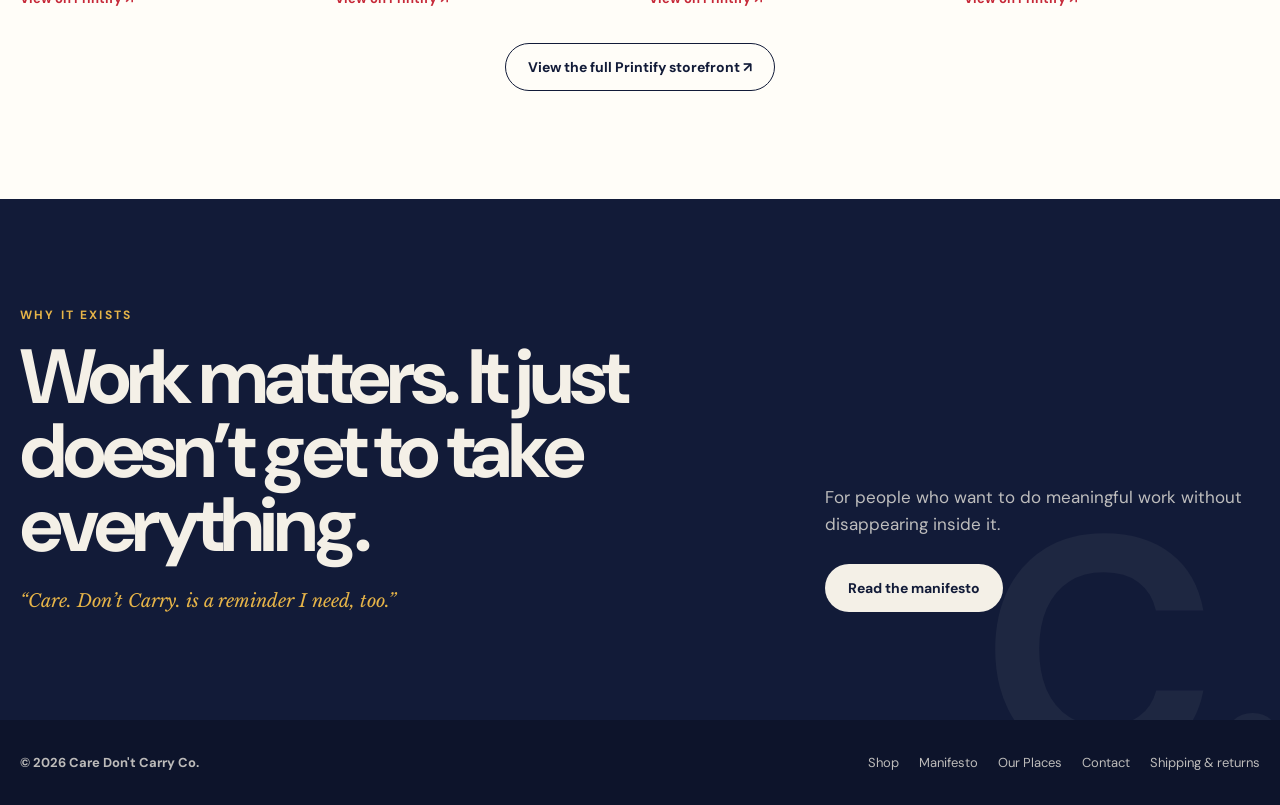
==== commit 8ec90fbb: "Fix image paths and Our Places" ====
--- a/index.html
+++ b/index.html
@@ -477,7 +477,7 @@
       <nav class="nav-links" aria-label="Main navigation">
         <a href="#collection">Shop</a>
         <a href="#why">Manifesto</a>
-        <a href="/our-places/">Our Places</a>
+        <a href="/our-places.html">Our Places</a>
         <a class="button button-dark button-small" href="https://care-dont-carry-co.printify.me/" target="_blank" rel="noopener">Full storefront</a>
       </nav>
     </div>
@@ -502,7 +502,7 @@
         </div>
 
         <figure class="hero-art" aria-label="Care Don't Carry flagship campaign image">
-          <img src="/assets/campaign-founder-coast.jpg" alt="Care Don't Carry Co. founder wearing the navy and red CARE. DON'T CARRY. cap at a coastal overlook">
+          <img src="/campaign-founder-coast.jpg" alt="Care Don't Carry Co. founder wearing the navy and red CARE. DON'T CARRY. cap at a coastal overlook">
           <figcaption class="hero-sticker">The flagship<br>$35</figcaption>
         </figure>
       </div>
@@ -522,7 +522,7 @@
           <a class="product-card" href="https://care-dont-carry-co.printify.me/product/31799018" target="_blank" rel="noopener" aria-label="Care Don't Carry cap, $35">
             <div class="product-image">
               <span class="product-tag">Flagship</span>
-              <img src="/assets/care-dont-carry.jpg" alt="Navy and red CARE. DON'T CARRY. cap">
+              <img src="/care-dont-carry.jpg" alt="Navy and red CARE. DON'T CARRY. cap">
             </div>
             <div class="product-title">
               <h3>Care. Don't Carry.</h3>
@@ -535,7 +535,7 @@
           <a class="product-card" href="https://care-dont-carry-co.printify.me/product/32033271" target="_blank" rel="noopener" aria-label="You Found Me Well cap, $35">
             <div class="product-image">
               <span class="product-tag">Real sample</span>
-              <img src="/assets/you-found-me-well.jpg" alt="Cream and navy cap embroidered YOU FOUND ME WELL. in uppercase letters">
+              <img src="/you-found-me-well.jpg" alt="Cream and navy cap embroidered YOU FOUND ME WELL. in uppercase letters">
             </div>
             <div class="product-title">
               <h3>You Found Me Well.</h3>
@@ -547,7 +547,7 @@
 
           <a class="product-card" href="https://care-dont-carry-co.printify.me/product/32017401" target="_blank" rel="noopener" aria-label="You Are More Than Your W-2 cap, $35">
             <div class="product-image contain">
-              <img src="/assets/more-than-w2.png" alt="Camel and black cap embroidered YOU ARE MORE THAN YOUR W-2.">
+              <img src="/more-than-w2.png" alt="Camel and black cap embroidered YOU ARE MORE THAN YOUR W-2.">
             </div>
             <div class="product-title">
               <h3>You Are More Than Your W-2.</h3>
@@ -559,7 +559,7 @@
 
           <a class="product-card" href="https://care-dont-carry-co.printify.me/product/32017384" target="_blank" rel="noopener" aria-label="Your Job Is Not Your Identity cap, $35">
             <div class="product-image contain">
-              <img src="/assets/job-not-identity.png" alt="Cream and black cap embroidered YOUR JOB IS NOT YOUR IDENTITY.">
+              <img src="/job-not-identity.png" alt="Cream and black cap embroidered YOUR JOB IS NOT YOUR IDENTITY.">
             </div>
             <div class="product-title">
               <h3>Your Job Is Not Your Identity.</h3>
@@ -597,7 +597,7 @@
       <nav class="footer-links" aria-label="Footer navigation">
         <a href="#collection">Shop</a>
         <a href="#why">Manifesto</a>
-        <a href="/our-places/">Our Places</a>
+        <a href="/our-places.html">Our Places</a>
         <a href="/contact/">Contact</a>
         <a href="/shipping-returns/">Shipping &amp; returns</a>
       </nav>
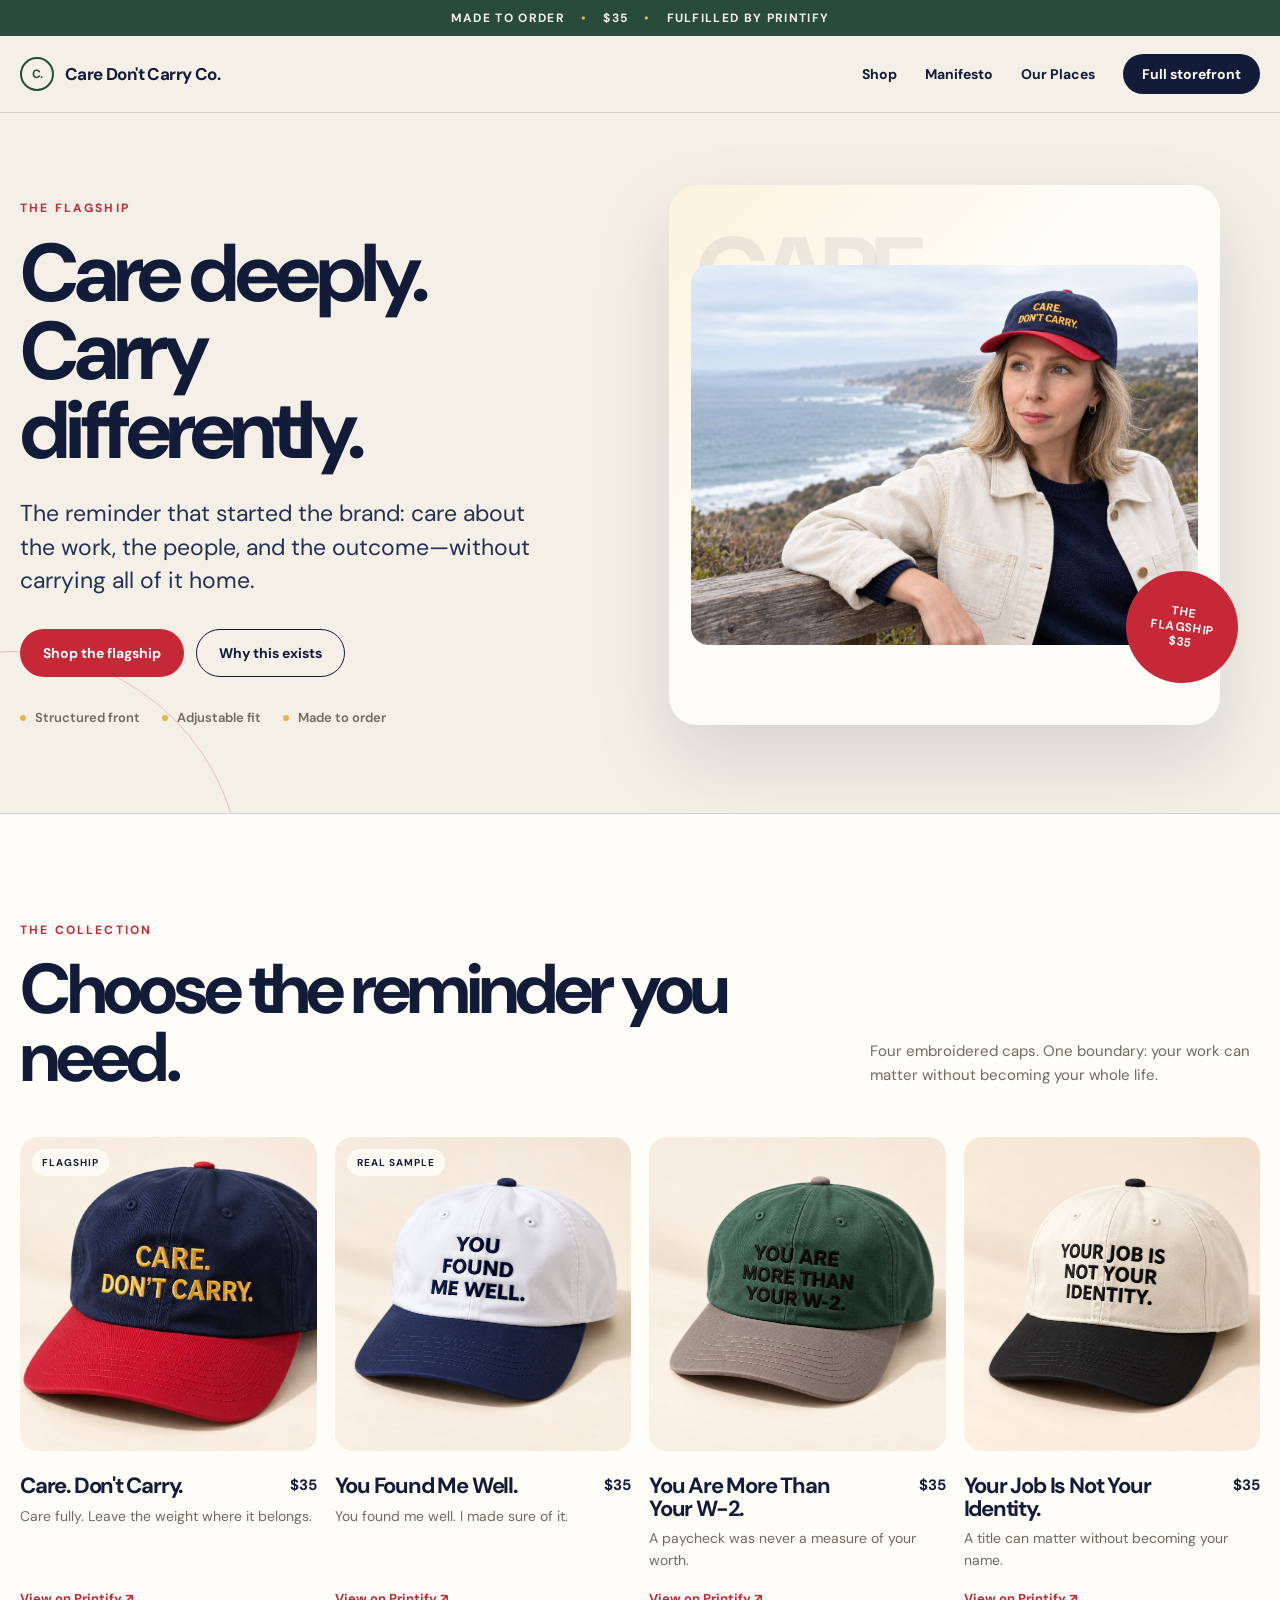
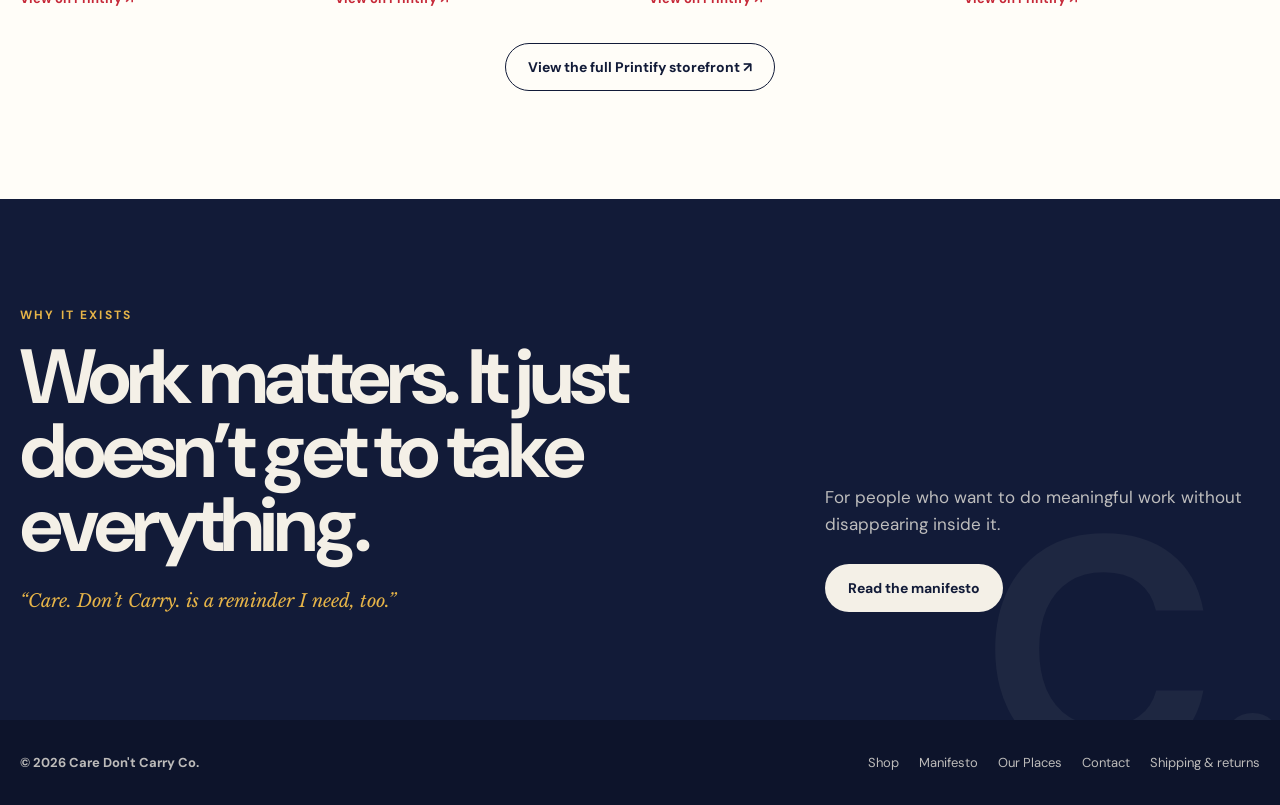
==== commit 31e2150f: "Standardize product images and fix Our Places" ====
--- a/index.html
+++ b/index.html
@@ -477,7 +477,7 @@
       <nav class="nav-links" aria-label="Main navigation">
         <a href="#collection">Shop</a>
         <a href="#why">Manifesto</a>
-        <a href="/our-places.html">Our Places</a>
+        <a href="./our-places-placeholder.html">Our Places</a>
         <a class="button button-dark button-small" href="https://care-dont-carry-co.printify.me/" target="_blank" rel="noopener">Full storefront</a>
       </nav>
     </div>
@@ -535,7 +535,7 @@
           <a class="product-card" href="https://care-dont-carry-co.printify.me/product/32033271" target="_blank" rel="noopener" aria-label="You Found Me Well cap, $35">
             <div class="product-image">
               <span class="product-tag">Real sample</span>
-              <img src="/you-found-me-well.jpg" alt="Cream and navy cap embroidered YOU FOUND ME WELL. in uppercase letters">
+              <img src="./you-found-me-well-studio.png" alt="Cream and navy cap embroidered YOU FOUND ME WELL. in uppercase letters">
             </div>
             <div class="product-title">
               <h3>You Found Me Well.</h3>
@@ -546,8 +546,8 @@
           </a>
 
           <a class="product-card" href="https://care-dont-carry-co.printify.me/product/32017401" target="_blank" rel="noopener" aria-label="You Are More Than Your W-2 cap, $35">
-            <div class="product-image contain">
-              <img src="/more-than-w2.png" alt="Camel and black cap embroidered YOU ARE MORE THAN YOUR W-2.">
+            <div class="product-image">
+              <img src="./more-than-w2-studio.png" alt="Forest green and taupe cap embroidered YOU ARE MORE THAN YOUR W-2.">
             </div>
             <div class="product-title">
               <h3>You Are More Than Your W-2.</h3>
@@ -558,8 +558,8 @@
           </a>
 
           <a class="product-card" href="https://care-dont-carry-co.printify.me/product/32017384" target="_blank" rel="noopener" aria-label="Your Job Is Not Your Identity cap, $35">
-            <div class="product-image contain">
-              <img src="/job-not-identity.png" alt="Cream and black cap embroidered YOUR JOB IS NOT YOUR IDENTITY.">
+            <div class="product-image">
+              <img src="./job-not-identity-studio.png" alt="Cream and black cap embroidered YOUR JOB IS NOT YOUR IDENTITY.">
             </div>
             <div class="product-title">
               <h3>Your Job Is Not Your Identity.</h3>
@@ -597,7 +597,7 @@
       <nav class="footer-links" aria-label="Footer navigation">
         <a href="#collection">Shop</a>
         <a href="#why">Manifesto</a>
-        <a href="/our-places.html">Our Places</a>
+        <a href="./our-places-placeholder.html">Our Places</a>
         <a href="/contact/">Contact</a>
         <a href="/shipping-returns/">Shipping &amp; returns</a>
       </nav>
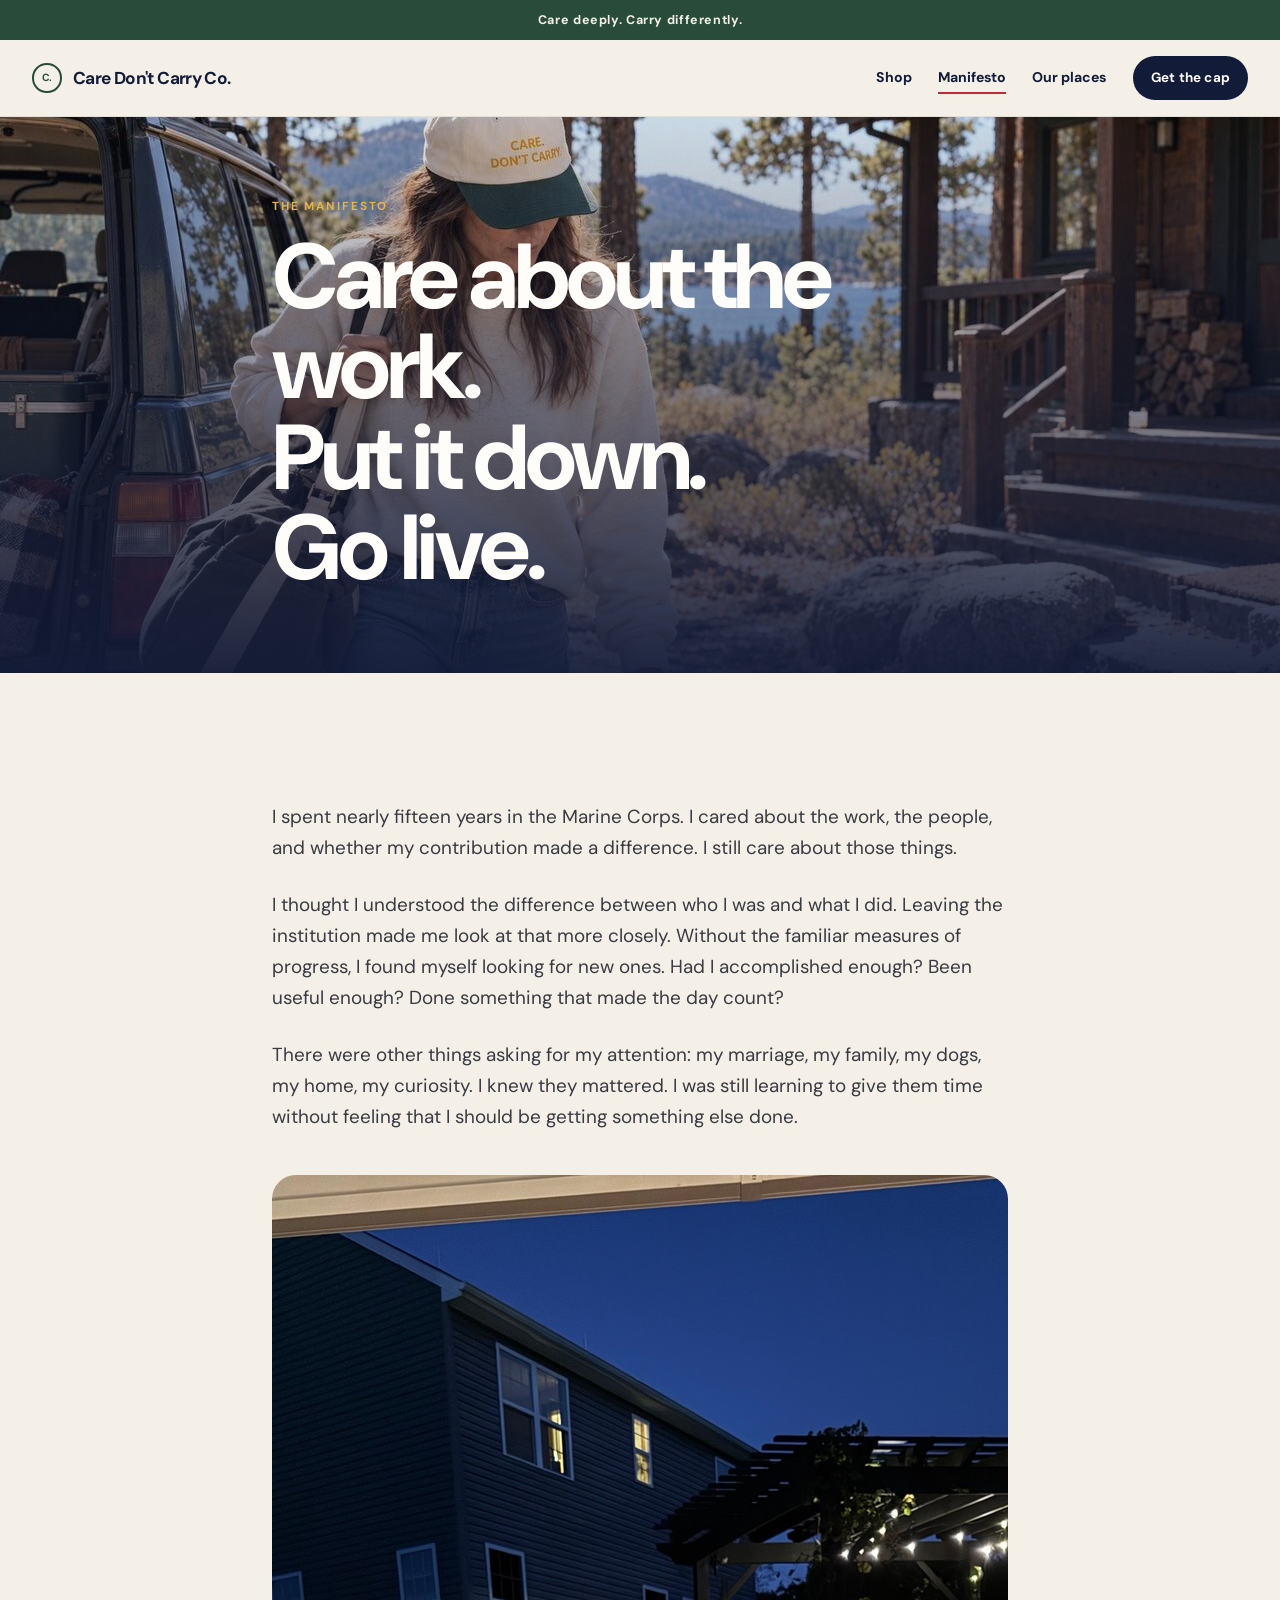
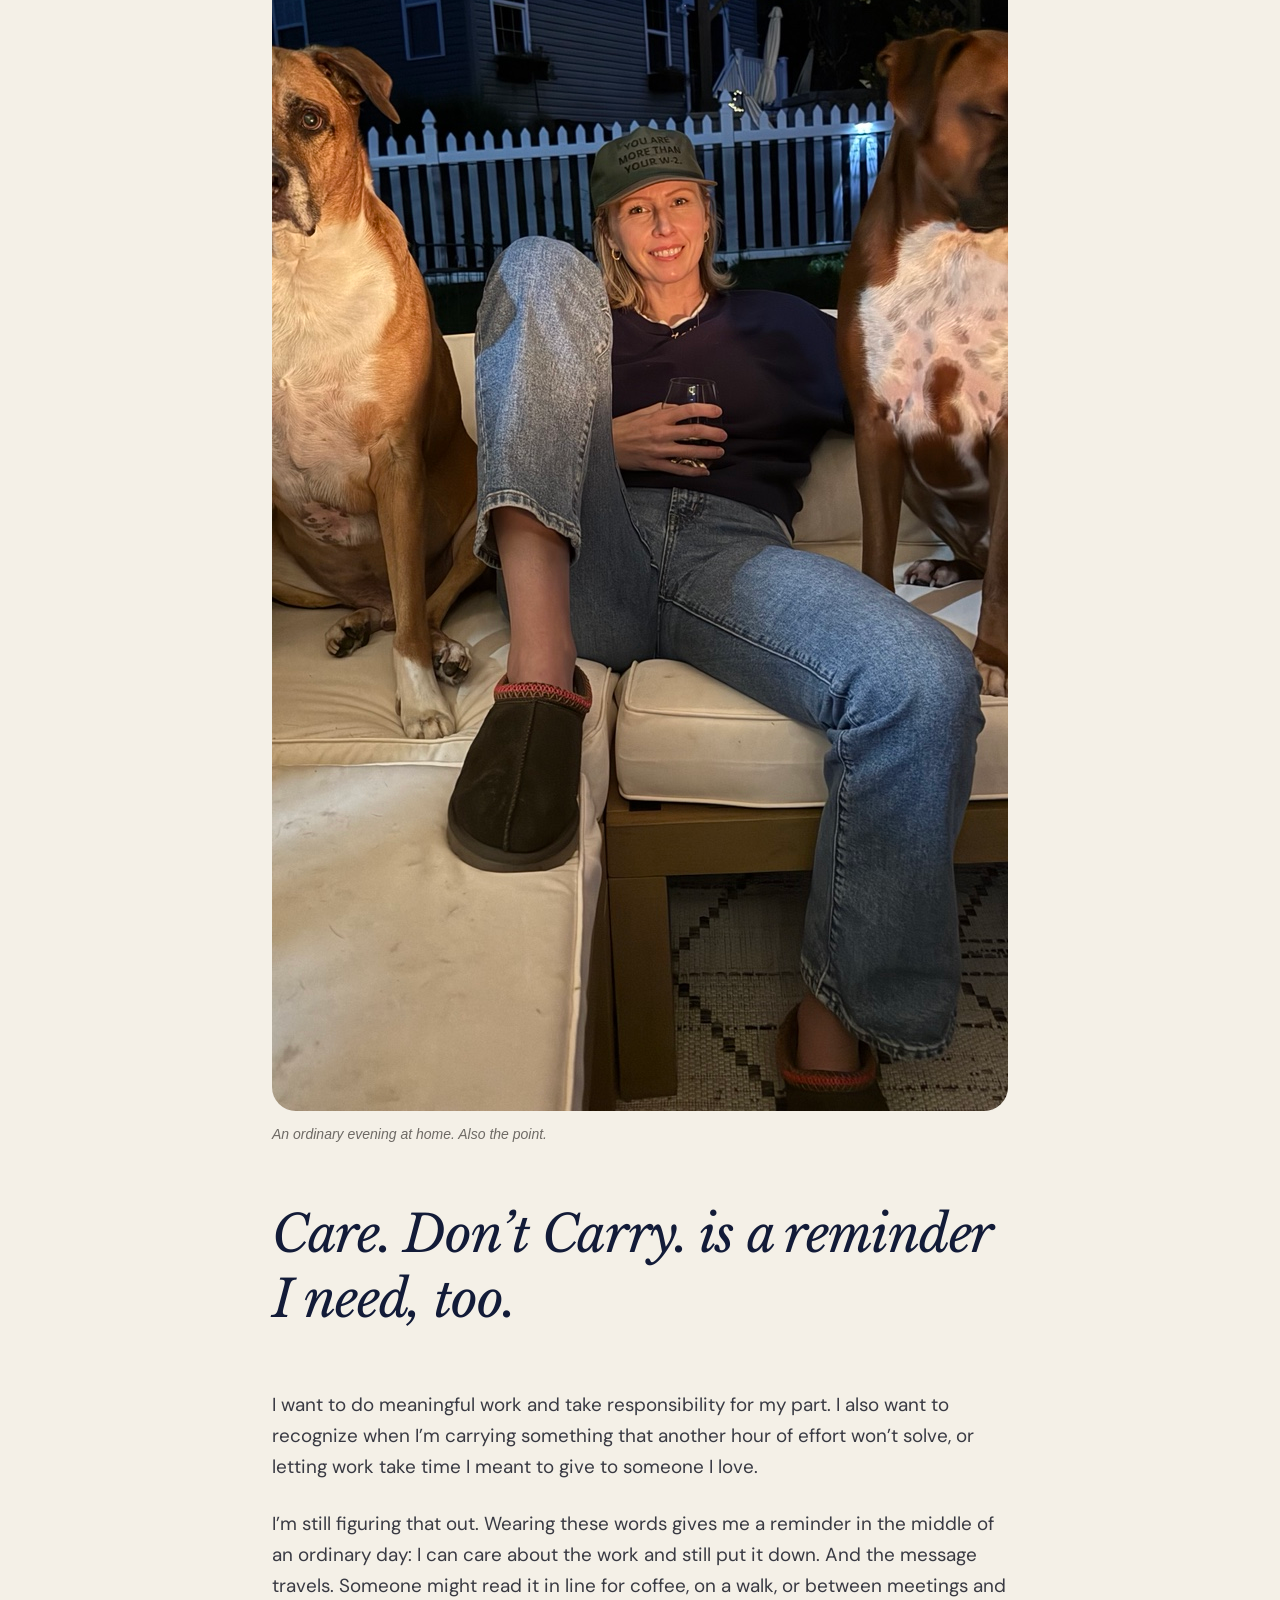
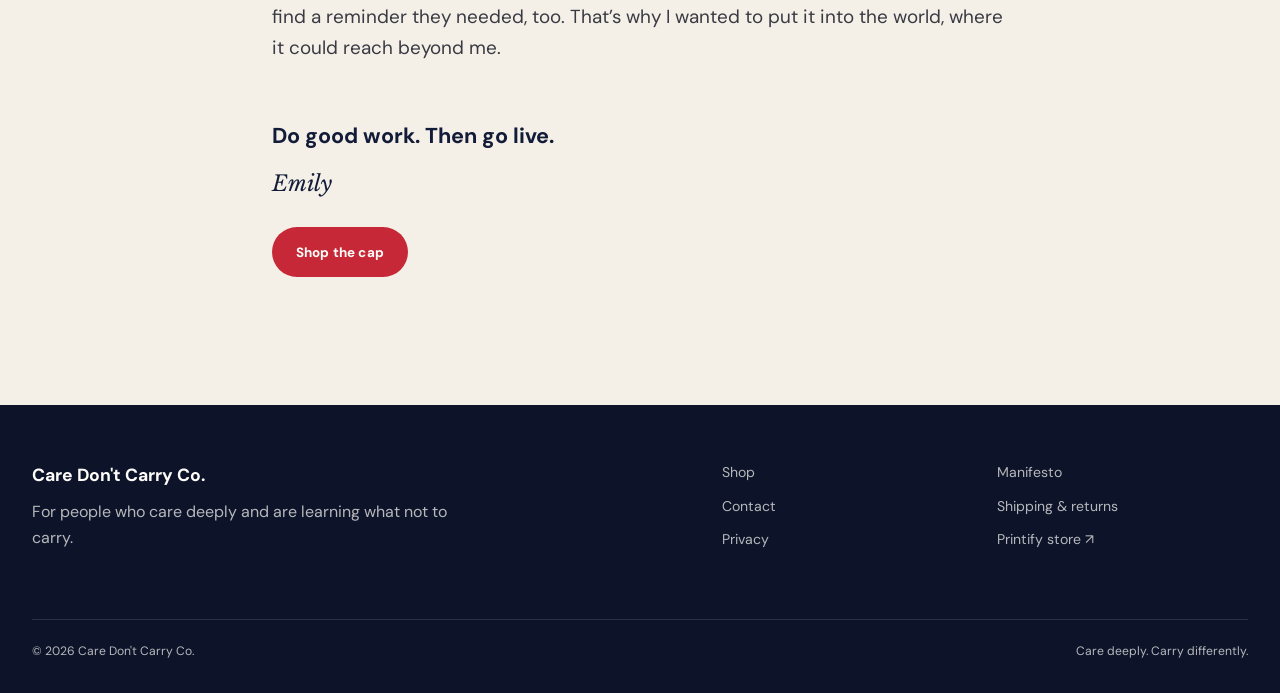
==== commit 318472eb: "Add files via upload" ====
--- a/index.html
+++ b/index.html
@@ -3,607 +3,91 @@
 <head>
   <meta charset="utf-8">
   <meta name="viewport" content="width=device-width, initial-scale=1">
-  <title>Care Don't Carry Co. — Care deeply. Carry differently.</title>
-  <meta name="description" content="Embroidered reminders for people who care deeply without carrying work everywhere.">
-  <link rel="preconnect" href="https://fonts.googleapis.com">
-  <link rel="preconnect" href="https://fonts.gstatic.com" crossorigin>
-  <link href="https://fonts.googleapis.com/css2?family=DM+Sans:opsz,wght@9..40,400;9..40,500;9..40,600;9..40,700&family=Libre+Baskerville:ital@1&display=swap" rel="stylesheet">
+  <title>Manifesto — Care Don't Carry Co.</title>
+  <meta name="description" content="The story behind Care Don't Carry Co. and the reminder to do good work, put it down, and go live.">
+  <link rel="canonical" href="https://caredontcarryco.com/manifesto/">
+  <meta property="og:title" content="The Care Don't Carry Co. Manifesto">
+  <meta property="og:description" content="Care about the work. Put it down. Go live.">
+  <meta property="og:image" content="https://caredontcarryco.com/big-bear-campaign.jpg">
+  <meta name="theme-color" content="#121b38">
+  <link rel="icon" href="/favicon.svg" type="image/svg+xml">
+  <link rel="stylesheet" href="/assets/theme.css">
   <style>
-    :root {
-      --ink: #121b38;
-      --ink-soft: #243053;
-      --cream: #f4f0e7;
-      --paper: #fffdf8;
-      --red: #c62838;
-      --gold: #e6b448;
-      --forest: #294c3a;
-      --muted: #70695e;
-      --line: rgba(18, 27, 56, 0.14);
-      --max: 1240px;
+    .manifesto-life {
+      margin: 42px 0;
     }
-
-    * { box-sizing: border-box; }
-    html { scroll-behavior: smooth; }
-    body {
-      margin: 0;
-      color: var(--ink);
-      background: var(--cream);
-      font-family: "DM Sans", Arial, sans-serif;
-      -webkit-font-smoothing: antialiased;
-    }
-    img { display: block; width: 100%; }
-    a { color: inherit; text-decoration: none; }
-    button, input { font: inherit; }
-    h1, h2, h3, p, figure { margin-top: 0; }
-    h1, h2, h3 {
-      margin-bottom: 0;
-      font-weight: 700;
-      letter-spacing: -0.055em;
-      line-height: 0.96;
-    }
-    .wrap {
-      width: min(calc(100% - 40px), var(--max));
-      margin-inline: auto;
-    }
-    .announcement {
-      display: flex;
-      justify-content: center;
-      gap: 1rem;
-      padding: 10px 20px;
-      color: var(--cream);
-      background: var(--forest);
-      font-size: 12px;
-      font-weight: 700;
-      letter-spacing: .11em;
-      text-transform: uppercase;
-    }
-    .announcement span + span::before {
-      content: "•";
-      margin-right: 1rem;
-      color: var(--gold);
-    }
-    header {
-      position: sticky;
-      top: 0;
-      z-index: 20;
-      background: rgba(244, 240, 231, .94);
-      border-bottom: 1px solid var(--line);
-      backdrop-filter: blur(14px);
-    }
-    .nav {
-      min-height: 76px;
-      display: flex;
-      align-items: center;
-      justify-content: space-between;
-      gap: 32px;
-    }
-    .brand {
-      display: flex;
-      align-items: center;
-      gap: 11px;
-      font-size: 17px;
-      font-weight: 700;
-      letter-spacing: -.035em;
-    }
-    .brand-mark {
-      width: 34px;
-      height: 34px;
-      display: grid;
-      place-items: center;
-      color: var(--forest);
-      border: 2px solid var(--forest);
-      border-radius: 50%;
-      font-size: 12px;
-    }
-    .nav-links {
-      display: flex;
-      align-items: center;
-      gap: 28px;
-      font-size: 14px;
-      font-weight: 700;
-    }
-    .button {
-      min-height: 48px;
-      display: inline-flex;
-      align-items: center;
-      justify-content: center;
-      padding: 0 22px;
-      border: 1px solid transparent;
-      border-radius: 999px;
-      font-size: 14px;
-      font-weight: 700;
-      transition: transform .18s ease, background .18s ease;
-    }
-    .button:hover { transform: translateY(-2px); }
-    .button-dark { color: var(--paper); background: var(--ink); }
-    .button-red { color: white; background: var(--red); }
-    .button-outline { border-color: var(--ink); background: transparent; }
-    .button-light { color: var(--ink); background: var(--cream); }
-    .button-small { min-height: 40px; padding-inline: 18px; }
-    .menu {
-      display: none;
-      width: 44px;
-      height: 44px;
-      border: 1px solid var(--line);
-      border-radius: 50%;
-      background: transparent;
-      color: var(--ink);
-    }
-
-    .hero {
-      position: relative;
-      overflow: hidden;
-      border-bottom: 1px solid var(--line);
-    }
-    .hero::before {
-      content: "";
-      position: absolute;
-      width: 460px;
-      height: 460px;
-      left: -220px;
-      bottom: -300px;
-      border: 1px solid rgba(198, 40, 56, .25);
-      border-radius: 50%;
-    }
-    .hero-grid {
-      min-height: 660px;
-      display: grid;
-      grid-template-columns: .92fr 1.08fr;
-      align-items: center;
-      gap: 72px;
-      padding-block: 72px;
-    }
-    .eyebrow {
-      margin-bottom: 18px;
-      color: var(--red);
-      font-size: 12px;
-      font-weight: 700;
-      letter-spacing: .18em;
-      text-transform: uppercase;
-    }
-    h1 {
-      max-width: 720px;
-      font-size: clamp(58px, 6.4vw, 100px);
-    }
-    .hero-copy > p:not(.eyebrow) {
-      max-width: 560px;
-      margin: 28px 0 32px;
-      color: var(--ink-soft);
-      font-size: clamp(18px, 2vw, 23px);
-      line-height: 1.45;
-    }
-    .actions { display: flex; flex-wrap: wrap; gap: 12px; }
-    .proof {
-      display: flex;
-      flex-wrap: wrap;
-      gap: 10px 22px;
-      margin: 32px 0 0;
-      padding: 0;
-      color: var(--muted);
-      font-size: 13px;
-      font-weight: 600;
-      list-style: none;
-    }
-    .proof li::before {
-      content: "";
-      width: 6px;
-      height: 6px;
-      display: inline-block;
-      margin-right: 9px;
-      border-radius: 50%;
-      background: var(--gold);
-      vertical-align: 1px;
-    }
-    .hero-art {
-      position: relative;
-      min-height: 540px;
-      display: grid;
-      place-items: center;
-      border-radius: 28px;
-      background:
-        linear-gradient(135deg, rgba(230, 180, 72, .15), transparent 42%),
-        var(--paper);
-      box-shadow: 0 34px 80px rgba(18, 27, 56, .13);
-    }
-    .hero-art::before {
-      content: "CARE.";
-      position: absolute;
-      top: 22px;
-      left: 26px;
-      color: rgba(18, 27, 56, .07);
-      font-size: clamp(56px, 8vw, 118px);
-      font-weight: 700;
-      letter-spacing: -.08em;
-    }
-    .hero-art img {
-      position: relative;
-      z-index: 2;
-      width: min(92%, 680px);
+    .manifesto-life img {
+      display: block;
+      width: 100%;
       aspect-ratio: 4 / 3;
       object-fit: cover;
-      border-radius: 18px;
+      object-position: center 53%;
+      border-radius: 24px;
     }
-    .hero-sticker {
-      position: absolute;
-      right: -18px;
-      bottom: 42px;
-      z-index: 3;
-      width: 112px;
-      height: 112px;
-      display: grid;
-      place-items: center;
-      padding: 15px;
-      color: var(--paper);
-      background: var(--red);
-      border-radius: 50%;
-      text-align: center;
-      font-size: 12px;
-      font-weight: 700;
-      line-height: 1.25;
-      letter-spacing: .06em;
-      text-transform: uppercase;
-      transform: rotate(8deg);
-    }
-
-    .section { padding: 108px 0; }
-    .section-white { background: var(--paper); }
-    .section-head {
-      display: flex;
-      align-items: end;
-      justify-content: space-between;
-      gap: 40px;
-      margin-bottom: 46px;
-    }
-    .section-head h2 {
-      max-width: 760px;
-      font-size: clamp(44px, 5.5vw, 74px);
-    }
-    .section-head p:last-child {
-      max-width: 390px;
-      margin-bottom: 4px;
-      color: var(--muted);
-      font-size: 15px;
-      line-height: 1.6;
-    }
-    .products {
-      display: grid;
-      grid-template-columns: repeat(4, minmax(0, 1fr));
-      gap: 18px;
-    }
-    .product-card {
-      display: flex;
-      min-width: 0;
-      flex-direction: column;
-    }
-    .product-image {
-      position: relative;
-      overflow: hidden;
-      aspect-ratio: 1 / 1.06;
-      margin-bottom: 20px;
-      border-radius: 18px;
-      background: #ebe6dc;
-    }
-    .product-image img {
-      height: 100%;
-      object-fit: cover;
-      transition: transform .28s ease;
-    }
-    .product-card:hover img { transform: scale(1.025); }
-    .product-image.contain img {
-      object-fit: contain;
-      padding: 12px;
-      background: white;
-    }
-    .product-tag {
-      position: absolute;
-      top: 12px;
-      left: 12px;
-      z-index: 2;
-      padding: 7px 10px;
-      border-radius: 999px;
-      color: var(--ink);
-      background: rgba(255, 253, 248, .9);
-      font-size: 10px;
-      font-weight: 700;
-      letter-spacing: .1em;
-      text-transform: uppercase;
-    }
-    .product-title {
-      display: flex;
-      align-items: start;
-      justify-content: space-between;
-      gap: 14px;
-      padding-top: 4px;
-    }
-    .product-title h3 {
-      max-width: 220px;
-      font-size: 22px;
-      line-height: 1.02;
-    }
-    .price { font-size: 15px; font-weight: 700; }
-    .product-link {
-      margin-top: auto;
-      padding-top: 18px;
-      color: var(--red);
-      font-size: 13px;
-      font-weight: 700;
-    }
-    .product-message {
-      min-height: 44px;
-      margin: 8px 0 0;
-      color: var(--muted);
+    .manifesto-life figcaption {
+      margin-top: 12px;
+      color: #6e6a65;
       font-size: 14px;
-      line-height: 1.55;
-    }
-
-    .belief {
-      position: relative;
-      overflow: hidden;
-      color: var(--cream);
-      background: var(--ink);
-    }
-    .belief::after {
-      content: "C.";
-      position: absolute;
-      right: -10px;
-      bottom: -92px;
-      color: rgba(244, 240, 231, .05);
-      font-size: 320px;
-      font-weight: 700;
-      line-height: 1;
-    }
-    .belief-grid {
-      position: relative;
-      z-index: 2;
-      display: grid;
-      grid-template-columns: 1.25fr .75fr;
-      align-items: end;
-      gap: 80px;
-    }
-    .belief h2 {
-      max-width: 820px;
-      font-size: clamp(48px, 6vw, 86px);
-    }
-    .belief .eyebrow { color: var(--gold); }
-    .belief-copy p {
-      margin-bottom: 26px;
-      color: rgba(244, 240, 231, .76);
-      font-size: 17px;
-      line-height: 1.6;
-    }
-    .editorial {
-      margin: 28px 0 0;
-      color: var(--gold);
-      font-family: "Libre Baskerville", Georgia, serif;
-      font-size: 18px;
       font-style: italic;
     }
-
-    .newsletter {
-      display: grid;
-      grid-template-columns: 1fr .9fr;
-      align-items: center;
-      gap: 90px;
-    }
-    .newsletter h2 {
-      max-width: 720px;
-      font-size: clamp(42px, 5vw, 68px);
-    }
-    .newsletter-copy > p:last-child {
-      max-width: 540px;
-      margin: 22px 0 0;
-      color: var(--muted);
-      line-height: 1.6;
-    }
-    .signup {
-      display: flex;
-      gap: 10px;
-      padding: 10px;
-      border: 1px solid var(--line);
-      border-radius: 999px;
-      background: var(--paper);
-      box-shadow: 0 18px 60px rgba(18, 27, 56, .08);
-    }
-    .signup input {
-      min-width: 0;
-      flex: 1;
-      padding: 0 10px 0 16px;
-      border: 0;
-      outline: 0;
-      background: transparent;
-    }
-    footer {
-      padding: 34px 0;
-      color: rgba(244, 240, 231, .76);
-      background: #0d142b;
-      font-size: 13px;
-    }
-    .footer-row {
-      display: flex;
-      align-items: center;
-      justify-content: space-between;
-      gap: 26px;
-    }
-    .footer-links { display: flex; flex-wrap: wrap; gap: 20px; }
-
-    @media (max-width: 980px) {
-      .hero-grid { min-height: auto; grid-template-columns: 1fr; gap: 46px; }
-      .hero-copy { padding-top: 20px; }
-      .hero-art { min-height: 470px; }
-      .products { grid-template-columns: repeat(2, minmax(0, 1fr)); gap: 40px 18px; }
-      .belief-grid, .newsletter { grid-template-columns: 1fr; gap: 40px; }
-      .section-head { display: block; }
-      .section-head p:last-child { margin-top: 20px; }
-    }
-    @media (max-width: 680px) {
-      .wrap { width: min(calc(100% - 28px), var(--max)); }
-      .announcement { gap: .5rem; padding: 8px 10px; font-size: 9px; }
-      .announcement span + span::before { margin-right: .5rem; }
-      .nav { min-height: 66px; }
-      .brand { font-size: 14px; }
-      .brand-mark { width: 30px; height: 30px; }
-      .nav-links a:not(.button) { display: none; }
-      .nav-links { gap: 0; }
-      .nav-links .button { min-height: 38px; padding-inline: 15px; font-size: 12px; }
-      h1 { font-size: clamp(48px, 15vw, 70px); }
-      .hero-grid { gap: 36px; padding: 48px 0 56px; }
-      .hero-copy > p:not(.eyebrow) { margin: 22px 0 26px; font-size: 18px; }
-      .actions { display: grid; grid-template-columns: 1fr; }
-      .hero-art { min-height: 360px; border-radius: 20px; }
-      .hero-art img { width: 94%; }
-      .hero-sticker { right: 10px; bottom: 18px; width: 92px; height: 92px; font-size: 10px; }
-      .section { padding: 74px 0; }
-      .section-head h2, .belief h2, .newsletter h2 { font-size: 43px; }
-      .products { grid-template-columns: 1fr; gap: 36px; }
-      .product-image { aspect-ratio: 1.08 / 1; }
-      .belief-grid { gap: 30px; }
-      .signup { display: grid; border-radius: 20px; }
-      .signup input { min-height: 52px; }
-      .footer-row { align-items: flex-start; flex-direction: column; }
-    }
   </style>
+  <script>document.documentElement.classList.add("js");</script>
+  <script defer src="/assets/site-config.js"></script>
+  <script defer src="/assets/main.js"></script>
 </head>
 <body>
-  <div class="announcement" aria-label="Store highlights">
-    <span>Made to order</span><span>$35</span><span>Fulfilled by Printify</span>
-  </div>
-
-  <header>
-    <div class="wrap nav">
-      <a class="brand" href="/index.html" aria-label="Care Don't Carry Co. home">
-        <span class="brand-mark" aria-hidden="true">C.</span>
-        <span>Care Don't Carry Co.</span>
-      </a>
-      <nav class="nav-links" aria-label="Main navigation">
-        <a href="#collection">Shop</a>
-        <a href="#why">Manifesto</a>
-        <a href="./our-places-placeholder.html">Our Places</a>
-        <a class="button button-dark button-small" href="https://care-dont-carry-co.printify.me/" target="_blank" rel="noopener">Full storefront</a>
-      </nav>
+  <a class="skip-link" href="#main">Skip to content</a>
+  <div class="announcement">Care deeply. Carry differently.</div>
+  <header class="site-header">
+    <div class="container site-header__inner">
+      <a class="brand" href="/" aria-label="Care Don't Carry Co. home"><span class="brand__mark" aria-hidden="true">C.</span><span>Care Don't Carry Co.</span></a>
+      <nav class="desktop-nav" aria-label="Main navigation"><a class="nav-link" href="/shop">Shop</a><a class="nav-link" href="/manifesto" aria-current="page">Manifesto</a><a class="nav-link" href="/#places">Our places</a><a class="button button--navy button--small" data-product-link href="https://care-dont-carry-co.printify.me/product/31799018">Get the cap</a></nav>
+      <button class="menu-button" type="button" aria-expanded="false" aria-controls="mobile-navigation" aria-label="Open menu" data-menu-button><span></span><span></span></button>
     </div>
   </header>
+  <nav class="mobile-nav" id="mobile-navigation" aria-label="Mobile navigation" data-mobile-nav><div class="container"><a href="/shop">Shop</a><a href="/manifesto">Manifesto</a><a href="/#places">Our places</a><a href="/contact">Contact</a><a class="button button--navy" data-product-link href="https://care-dont-carry-co.printify.me/product/31799018">Get the cap</a></div></nav>
 
-  <main id="top">
-    <section class="hero">
-      <div class="wrap hero-grid">
-        <div class="hero-copy">
-          <p class="eyebrow">The flagship</p>
-          <h1>Care deeply.<br>Carry differently.</h1>
-          <p>The reminder that started the brand: care about the work, the people, and the outcome—without carrying all of it home.</p>
-          <div class="actions">
-            <a class="button button-red" href="https://care-dont-carry-co.printify.me/product/31799018" target="_blank" rel="noopener">Shop the flagship</a>
-            <a class="button button-outline" href="#why">Why this exists</a>
-          </div>
-          <ul class="proof" aria-label="Product features">
-            <li>Structured front</li>
-            <li>Adjustable fit</li>
-            <li>Made to order</li>
-          </ul>
-        </div>
-
-        <figure class="hero-art" aria-label="Care Don't Carry flagship campaign image">
-          <img src="/campaign-founder-coast.jpg" alt="Care Don't Carry Co. founder wearing the navy and red CARE. DON'T CARRY. cap at a coastal overlook">
-          <figcaption class="hero-sticker">The flagship<br>$35</figcaption>
-        </figure>
+  <main id="main">
+    <section class="manifesto-hero">
+      <img src="/big-bear-campaign.jpg" alt="Woman wearing a Care. Don't Carry. cap during a Big Bear weekend" width="1536" height="1024" fetchpriority="high">
+      <div class="container manifesto-hero__copy">
+        <p class="eyebrow">The manifesto</p>
+        <h1>Care about the work.<br>Put it down.<br>Go live.</h1>
       </div>
     </section>
 
-    <section class="section section-white" id="collection">
-      <div class="wrap">
-        <div class="section-head">
-          <div>
-            <p class="eyebrow">The collection</p>
-            <h2>Choose the reminder you need.</h2>
-          </div>
-          <p>Four embroidered caps. One boundary: your work can matter without becoming your whole life.</p>
-        </div>
+    <article class="manifesto-body">
+      <div class="narrow">
+        <p>I spent nearly fifteen years in the Marine Corps. I cared about the work, the people, and whether my contribution made a difference. I still care about those things.</p>
 
-        <div class="products">
-          <a class="product-card" href="https://care-dont-carry-co.printify.me/product/31799018" target="_blank" rel="noopener" aria-label="Care Don't Carry cap, $35">
-            <div class="product-image">
-              <span class="product-tag">Flagship</span>
-              <img src="/care-dont-carry.jpg" alt="Navy and red CARE. DON'T CARRY. cap">
-            </div>
-            <div class="product-title">
-              <h3>Care. Don't Carry.</h3>
-              <span class="price">$35</span>
-            </div>
-            <p class="product-message">Care fully. Leave the weight where it belongs.</p>
-            <span class="product-link">View on Printify ↗</span>
-          </a>
+        <p>I thought I understood the difference between who I was and what I did. Leaving the institution made me look at that more closely. Without the familiar measures of progress, I found myself looking for new ones. Had I accomplished enough? Been useful enough? Done something that made the day count?</p>
 
-          <a class="product-card" href="https://care-dont-carry-co.printify.me/product/32033271" target="_blank" rel="noopener" aria-label="You Found Me Well cap, $35">
-            <div class="product-image">
-              <span class="product-tag">Real sample</span>
-              <img src="./you-found-me-well-studio.png" alt="Cream and navy cap embroidered YOU FOUND ME WELL. in uppercase letters">
-            </div>
-            <div class="product-title">
-              <h3>You Found Me Well.</h3>
-              <span class="price">$35</span>
-            </div>
-            <p class="product-message">You found me well. I made sure of it.</p>
-            <span class="product-link">View on Printify ↗</span>
-          </a>
+        <p>There were other things asking for my attention: my marriage, my family, my dogs, my home, my curiosity. I knew they mattered. I was still learning to give them time without feeling that I should be getting something else done.</p>
 
-          <a class="product-card" href="https://care-dont-carry-co.printify.me/product/32017401" target="_blank" rel="noopener" aria-label="You Are More Than Your W-2 cap, $35">
-            <div class="product-image">
-              <img src="./more-than-w2-studio.png" alt="Forest green and taupe cap embroidered YOU ARE MORE THAN YOUR W-2.">
-            </div>
-            <div class="product-title">
-              <h3>You Are More Than Your W-2.</h3>
-              <span class="price">$35</span>
-            </div>
-            <p class="product-message">A paycheck was never a measure of your worth.</p>
-            <span class="product-link">View on Printify ↗</span>
-          </a>
+        <figure class="manifesto-life">
+          <img src="/manifesto-ordinary-evening.jpg" alt="Emily at home with Troy and Arthur, wearing the You Are More Than Your W-2 cap" width="1152" height="1536" loading="lazy">
+          <figcaption>An ordinary evening at home. Also the point.</figcaption>
+        </figure>
 
-          <a class="product-card" href="https://care-dont-carry-co.printify.me/product/32017384" target="_blank" rel="noopener" aria-label="Your Job Is Not Your Identity cap, $35">
-            <div class="product-image">
-              <img src="./job-not-identity-studio.png" alt="Cream and black cap embroidered YOUR JOB IS NOT YOUR IDENTITY.">
-            </div>
-            <div class="product-title">
-              <h3>Your Job Is Not Your Identity.</h3>
-              <span class="price">$35</span>
-            </div>
-            <p class="product-message">A title can matter without becoming your name.</p>
-            <span class="product-link">View on Printify ↗</span>
-          </a>
-        </div>
-        <div class="actions" style="justify-content:center; margin-top:36px">
-          <a class="button button-outline" href="https://care-dont-carry-co.printify.me/" target="_blank" rel="noopener">View the full Printify storefront ↗</a>
-        </div>
+        <p class="manifesto-pull editorial">Care. Don’t Carry. is a reminder I need, too.</p>
+
+        <p>I want to do meaningful work and take responsibility for my part. I also want to recognize when I’m carrying something that another hour of effort won’t solve, or letting work take time I meant to give to someone I love.</p>
+
+        <p>I’m still figuring that out. Wearing these words gives me a reminder in the middle of an ordinary day: I can care about the work and still put it down. And the message travels. Someone might read it in line for coffee, on a walk, or between meetings and find a reminder they needed, too. That’s why I wanted to put it into the world, where it could reach beyond me.</p>
+
+        <p class="manifesto-signoff">Do good work. Then go live.<span>Emily</span></p>
+
+        <a class="button button--primary" data-product-link href="https://care-dont-carry-co.printify.me/product/31799018">Shop the cap</a>
       </div>
-    </section>
-
-    <section class="section belief" id="why">
-      <div class="wrap belief-grid">
-        <div>
-          <p class="eyebrow">Why it exists</p>
-          <h2>Work matters. It just doesn’t get to take everything.</h2>
-          <p class="editorial">“Care. Don’t Carry. is a reminder I need, too.”</p>
-        </div>
-        <div class="belief-copy">
-          <p>For people who want to do meaningful work without disappearing inside it.</p>
-          <a class="button button-light" href="/manifesto/">Read the manifesto</a>
-        </div>
-      </div>
-    </section>
-
+    </article>
   </main>
 
-  <footer>
-    <div class="wrap footer-row">
-      <strong>© 2026 Care Don't Carry Co.</strong>
-      <nav class="footer-links" aria-label="Footer navigation">
-        <a href="#collection">Shop</a>
-        <a href="#why">Manifesto</a>
-        <a href="./our-places-placeholder.html">Our Places</a>
-        <a href="/contact/">Contact</a>
-        <a href="/shipping-returns/">Shipping &amp; returns</a>
-      </nav>
+  <footer class="site-footer">
+    <div class="container site-footer__top">
+      <div class="site-footer__brand"><strong>Care Don't Carry Co.</strong><p>For people who care deeply and are learning what not to carry.</p><div class="social-links"><a data-social="instagram" hidden>Instagram</a><a data-social="facebook" hidden>Facebook</a><a data-social="tiktok" hidden>TikTok</a></div></div>
+      <nav class="site-footer__links" aria-label="Footer navigation"><a href="/shop">Shop</a><a href="/manifesto">Manifesto</a><a href="/contact">Contact</a><a href="/shipping-returns">Shipping &amp; returns</a><a href="/privacy">Privacy</a><a data-store-link href="https://care-dont-carry-co.printify.me/">Printify store ↗</a></nav>
     </div>
+    <div class="container site-footer__bottom"><span>© <span data-year>2026</span> Care Don't Carry Co.</span><span>Care deeply. Carry differently.</span></div>
   </footer>
-
-  <!-- Our Places is intentionally customer-led. Add only tagged or permissioned real photography. -->
 </body>
 </html>
--- a/assets/theme.css
+++ b/assets/theme.css
@@ -0,0 +1,1277 @@
+@import url("https://fonts.googleapis.com/css2?family=DM+Sans:ital,opsz,wght@0,9..40,400;0,9..40,500;0,9..40,700;1,9..40,400&family=Libre+Baskerville:ital@1&display=swap");
+
+:root {
+  --navy: #121b38;
+  --navy-soft: #1d294d;
+  --red: #c62838;
+  --gold: #e6b448;
+  --cream: #f4f0e7;
+  --cream-dark: #e9e2d5;
+  --forest: #294c3a;
+  --taupe: #8a7b6b;
+  --black: #171717;
+  --white: #fffdfa;
+  --muted: #655f58;
+  --line: rgba(18, 27, 56, 0.14);
+  --shadow: 0 24px 70px rgba(18, 27, 56, 0.14);
+  --radius: 1.25rem;
+  --max: 76rem;
+}
+
+*,
+*::before,
+*::after {
+  box-sizing: border-box;
+}
+
+html {
+  scroll-behavior: smooth;
+}
+
+body {
+  margin: 0;
+  background: var(--cream);
+  color: var(--navy);
+  font-family: "DM Sans", Arial, sans-serif;
+  font-size: 1rem;
+  line-height: 1.65;
+  -webkit-font-smoothing: antialiased;
+}
+
+body.menu-open {
+  overflow: hidden;
+}
+
+img {
+  display: block;
+  max-width: 100%;
+}
+
+a {
+  color: inherit;
+  text-decoration: none;
+}
+
+button,
+input,
+textarea {
+  font: inherit;
+}
+
+button,
+a {
+  -webkit-tap-highlight-color: transparent;
+}
+
+h1,
+h2,
+h3,
+p,
+blockquote,
+figure {
+  margin-top: 0;
+}
+
+h1,
+h2,
+h3 {
+  margin-bottom: 0;
+  font-weight: 700;
+  letter-spacing: -0.045em;
+  line-height: 0.98;
+}
+
+h1 {
+  font-size: clamp(3rem, 7.2vw, 6.9rem);
+}
+
+h2 {
+  font-size: clamp(2.25rem, 4.5vw, 4.75rem);
+}
+
+h3 {
+  font-size: clamp(1.45rem, 2.2vw, 2rem);
+  line-height: 1.08;
+}
+
+.container {
+  width: min(calc(100% - 2rem), var(--max));
+  margin-inline: auto;
+}
+
+.narrow {
+  width: min(calc(100% - 2rem), 46rem);
+  margin-inline: auto;
+}
+
+.skip-link {
+  position: fixed;
+  top: 0.75rem;
+  left: 0.75rem;
+  z-index: 200;
+  transform: translateY(-180%);
+  padding: 0.75rem 1rem;
+  background: var(--white);
+  color: var(--navy);
+  border-radius: 999px;
+}
+
+.skip-link:focus {
+  transform: translateY(0);
+}
+
+.announcement {
+  padding: 0.62rem 1rem;
+  background: var(--forest);
+  color: var(--cream);
+  text-align: center;
+  font-size: 0.78rem;
+  font-weight: 700;
+  letter-spacing: 0.05em;
+}
+
+.site-header {
+  position: sticky;
+  top: 0;
+  z-index: 100;
+  border-bottom: 1px solid rgba(18, 27, 56, 0.08);
+  background: rgba(244, 240, 231, 0.94);
+  backdrop-filter: blur(14px);
+}
+
+.site-header__inner {
+  min-height: 4.7rem;
+  display: flex;
+  align-items: center;
+  justify-content: space-between;
+  gap: 2rem;
+}
+
+.brand {
+  display: inline-flex;
+  align-items: center;
+  gap: 0.7rem;
+  font-size: clamp(0.95rem, 1.5vw, 1.08rem);
+  font-weight: 700;
+  letter-spacing: -0.035em;
+}
+
+.brand__mark {
+  width: 1.85rem;
+  height: 1.85rem;
+  display: grid;
+  place-items: center;
+  border: 2px solid var(--forest);
+  color: var(--forest);
+  border-radius: 50%;
+  font-size: 0.65rem;
+  letter-spacing: -0.03em;
+}
+
+.desktop-nav {
+  display: flex;
+  align-items: center;
+  gap: 1.65rem;
+  font-size: 0.88rem;
+  font-weight: 700;
+}
+
+.nav-link {
+  position: relative;
+}
+
+.nav-link::after {
+  content: "";
+  position: absolute;
+  left: 0;
+  right: 100%;
+  bottom: -0.3rem;
+  height: 2px;
+  background: var(--red);
+  transition: right 180ms ease;
+}
+
+.nav-link:hover::after,
+.nav-link:focus-visible::after,
+.nav-link[aria-current="page"]::after {
+  right: 0;
+}
+
+.menu-button {
+  display: none;
+  width: 2.8rem;
+  height: 2.8rem;
+  padding: 0;
+  border: 1px solid var(--line);
+  background: transparent;
+  border-radius: 50%;
+  color: var(--navy);
+  cursor: pointer;
+}
+
+.menu-button span {
+  width: 1rem;
+  height: 2px;
+  display: block;
+  margin: 0.25rem auto;
+  background: currentColor;
+  transition: transform 180ms ease;
+}
+
+.menu-button[aria-expanded="true"] span:first-child {
+  transform: translateY(3px) rotate(45deg);
+}
+
+.menu-button[aria-expanded="true"] span:last-child {
+  transform: translateY(-3px) rotate(-45deg);
+}
+
+.mobile-nav {
+  display: none;
+}
+
+.button {
+  min-height: 3.1rem;
+  display: inline-flex;
+  align-items: center;
+  justify-content: center;
+  gap: 0.55rem;
+  padding: 0.8rem 1.35rem;
+  border: 2px solid transparent;
+  border-radius: 999px;
+  font-size: 0.84rem;
+  font-weight: 700;
+  letter-spacing: 0.015em;
+  line-height: 1;
+  cursor: pointer;
+  transition: transform 180ms ease, background 180ms ease, color 180ms ease, border-color 180ms ease;
+}
+
+.button:hover,
+.button:focus-visible {
+  transform: translateY(-2px);
+}
+
+.button--primary {
+  background: var(--red);
+  color: var(--white);
+}
+
+.button--primary:hover,
+.button--primary:focus-visible {
+  background: #a91f2d;
+}
+
+.button--navy {
+  background: var(--navy);
+  color: var(--white);
+}
+
+.button--cream {
+  background: var(--cream);
+  color: var(--navy);
+}
+
+.button--outline {
+  border-color: currentColor;
+  background: transparent;
+}
+
+.button--small {
+  min-height: 2.55rem;
+  padding-inline: 1rem;
+}
+
+.eyebrow {
+  margin-bottom: 1rem;
+  color: var(--red);
+  font-size: 0.73rem;
+  font-weight: 700;
+  letter-spacing: 0.16em;
+  text-transform: uppercase;
+}
+
+.editorial {
+  font-family: "Libre Baskerville", Georgia, serif;
+  font-style: italic;
+  font-weight: 400;
+  letter-spacing: -0.025em;
+}
+
+.muted {
+  color: var(--muted);
+}
+
+.hero {
+  position: relative;
+  min-height: clamp(42rem, 83vh, 58rem);
+  display: grid;
+  align-items: center;
+  overflow: hidden;
+  background: var(--navy);
+  color: var(--white);
+}
+
+.hero__image,
+.hero__overlay {
+  position: absolute;
+  inset: 0;
+}
+
+.hero__image {
+  width: 100%;
+  height: 100%;
+  object-fit: cover;
+  object-position: 58% center;
+}
+
+.hero__overlay {
+  background:
+    linear-gradient(90deg, rgba(18, 27, 56, 0.94) 0%, rgba(18, 27, 56, 0.8) 35%, rgba(18, 27, 56, 0.12) 70%),
+    linear-gradient(0deg, rgba(18, 27, 56, 0.38) 0%, transparent 40%);
+}
+
+.hero__content {
+  position: relative;
+  z-index: 1;
+  max-width: 45rem;
+  padding-block: 7rem;
+}
+
+.hero h1 {
+  max-width: 10ch;
+}
+
+.hero .eyebrow {
+  color: var(--gold);
+}
+
+.hero__lede {
+  max-width: 38rem;
+  margin: 1.6rem 0 0;
+  color: rgba(255, 253, 250, 0.86);
+  font-size: clamp(1.05rem, 1.7vw, 1.3rem);
+}
+
+.hero__actions {
+  display: flex;
+  flex-wrap: wrap;
+  align-items: center;
+  gap: 1rem;
+  margin-top: 2rem;
+}
+
+.hero__note {
+  color: rgba(255, 253, 250, 0.72);
+  font-size: 0.85rem;
+}
+
+.section {
+  padding-block: clamp(5rem, 10vw, 9rem);
+}
+
+.section--tight {
+  padding-block: clamp(3.5rem, 7vw, 6rem);
+}
+
+.section--white {
+  background: var(--white);
+}
+
+.section--navy {
+  background: var(--navy);
+  color: var(--white);
+}
+
+.section--forest {
+  background: var(--forest);
+  color: var(--cream);
+}
+
+.section-heading {
+  max-width: 50rem;
+  margin-bottom: clamp(2.5rem, 6vw, 5rem);
+}
+
+.section-heading p:last-child {
+  max-width: 42rem;
+  margin: 1.4rem 0 0;
+  color: var(--muted);
+  font-size: 1.08rem;
+}
+
+.place-grid {
+  display: grid;
+  grid-template-columns: repeat(2, minmax(0, 1fr));
+  gap: 1.25rem;
+}
+
+.place-card {
+  min-height: 42rem;
+  position: relative;
+  display: flex;
+  align-items: flex-end;
+  overflow: hidden;
+  border-radius: var(--radius);
+  color: var(--white);
+  box-shadow: var(--shadow);
+}
+
+.place-card img,
+.place-card::after {
+  position: absolute;
+  inset: 0;
+  width: 100%;
+  height: 100%;
+}
+
+.place-card img {
+  object-fit: cover;
+  transition: transform 700ms cubic-bezier(0.2, 0.7, 0.3, 1);
+}
+
+.place-card:hover img {
+  transform: scale(1.025);
+}
+
+.place-card::after {
+  content: "";
+  background: linear-gradient(0deg, rgba(18, 27, 56, 0.9) 0%, rgba(18, 27, 56, 0.06) 68%);
+}
+
+.place-card__copy {
+  position: relative;
+  z-index: 1;
+  max-width: 31rem;
+  padding: clamp(1.5rem, 4vw, 3rem);
+}
+
+.place-card__copy .eyebrow {
+  color: var(--gold);
+}
+
+.place-card__copy p:last-child {
+  margin: 1rem 0 0;
+  color: rgba(255, 253, 250, 0.8);
+}
+
+.statement {
+  text-align: center;
+}
+
+.statement h2 {
+  max-width: 17ch;
+  margin-inline: auto;
+}
+
+.statement p {
+  max-width: 42rem;
+  margin: 1.6rem auto 0;
+  color: rgba(244, 240, 231, 0.75);
+  font-size: 1.08rem;
+}
+
+.product-grid {
+  display: grid;
+  grid-template-columns: minmax(0, 1.1fr) minmax(20rem, 0.9fr);
+  gap: clamp(2.5rem, 7vw, 6rem);
+  align-items: center;
+}
+
+.product-images {
+  display: grid;
+  grid-template-columns: 1.25fr 0.75fr;
+  gap: 0.85rem;
+}
+
+.product-images figure {
+  margin: 0;
+  overflow: hidden;
+  border-radius: var(--radius);
+  background: #ece5d9;
+}
+
+.product-images figure:first-child {
+  grid-row: span 2;
+  min-height: 42rem;
+}
+
+.product-images figure:not(:first-child) {
+  min-height: 20rem;
+}
+
+.product-images img {
+  width: 100%;
+  height: 100%;
+  object-fit: cover;
+}
+
+.product-images figure:first-child img {
+  object-position: center;
+}
+
+.product-copy__price {
+  margin: 1.35rem 0 0;
+  font-size: 1.45rem;
+  font-weight: 700;
+}
+
+.product-copy__lede {
+  margin: 1.3rem 0 0;
+  color: var(--muted);
+  font-size: 1.08rem;
+}
+
+.product-colors {
+  display: flex;
+  align-items: center;
+  gap: 0.7rem;
+  margin-top: 1.5rem;
+}
+
+.swatch {
+  width: 1.55rem;
+  height: 1.55rem;
+  border: 2px solid var(--white);
+  border-radius: 50%;
+  box-shadow: 0 0 0 1px rgba(18, 27, 56, 0.25);
+}
+
+.swatch--navy { background: linear-gradient(135deg, var(--navy) 0 52%, var(--red) 52%); }
+.swatch--forest { background: linear-gradient(135deg, #eee8dc 0 52%, var(--forest) 52%); }
+.swatch--neutral { background: linear-gradient(135deg, #c5ae8d 0 52%, #4b3b33 52%); }
+
+.product-meta {
+  margin: 1.7rem 0 0;
+  padding: 0;
+  list-style: none;
+  border-top: 1px solid var(--line);
+}
+
+.product-meta li {
+  display: flex;
+  justify-content: space-between;
+  gap: 1.5rem;
+  padding-block: 0.85rem;
+  border-bottom: 1px solid var(--line);
+  font-size: 0.92rem;
+}
+
+.product-meta span:last-child {
+  color: var(--muted);
+  text-align: right;
+}
+
+.product-copy .button {
+  width: 100%;
+  margin-top: 1.6rem;
+}
+
+.fine-print {
+  margin: 0.85rem 0 0;
+  color: var(--muted);
+  font-size: 0.78rem;
+}
+
+.collection-intro {
+  max-width: 48rem;
+  margin-top: clamp(5rem, 10vw, 9rem);
+  margin-bottom: 2.5rem;
+}
+
+.collection-intro p:last-child {
+  max-width: 40rem;
+  margin: 1.2rem 0 0;
+  color: var(--muted);
+}
+
+.collection-grid {
+  display: grid;
+  grid-template-columns: repeat(3, minmax(0, 1fr));
+  gap: 1.25rem;
+}
+
+.product-card {
+  display: flex;
+  min-width: 0;
+  flex-direction: column;
+  overflow: hidden;
+  border: 1px solid var(--line);
+  border-radius: var(--radius);
+  background: var(--cream);
+}
+
+.product-card__image {
+  position: relative;
+  aspect-ratio: 4 / 3;
+  overflow: hidden;
+  background: #ece5d9;
+}
+
+.product-card__image img {
+  width: 100%;
+  height: 100%;
+  object-fit: cover;
+  object-position: center 42%;
+  transition: transform 500ms cubic-bezier(0.2, 0.7, 0.3, 1);
+}
+
+.product-card__image--contain img {
+  object-fit: contain;
+  padding: 1rem;
+}
+
+.product-card:hover .product-card__image img {
+  transform: scale(1.025);
+}
+
+.product-card__tag {
+  position: absolute;
+  top: 0.8rem;
+  left: 0.8rem;
+  z-index: 1;
+  padding: 0.35rem 0.65rem;
+  border-radius: 999px;
+  background: rgba(255, 253, 250, 0.9);
+  color: var(--navy);
+  font-size: 0.68rem;
+  font-weight: 700;
+}
+
+.product-card__body {
+  display: flex;
+  flex: 1;
+  flex-direction: column;
+  padding: 1.35rem;
+}
+
+.product-card h3 {
+  font-size: 1.42rem;
+  line-height: 1.12;
+}
+
+.product-card__body > p {
+  margin: 0.75rem 0 0;
+  color: var(--muted);
+  font-size: 0.91rem;
+}
+
+.product-card__footer {
+  display: flex;
+  align-items: center;
+  justify-content: space-between;
+  gap: 1rem;
+  margin-top: auto;
+  padding-top: 1.4rem;
+}
+
+.product-card__price {
+  color: var(--navy) !important;
+  font-weight: 700;
+}
+
+.product-card__link {
+  color: var(--red);
+  font-size: 0.83rem;
+  font-weight: 700;
+}
+
+.collection-note {
+  margin: 1.25rem 0 0;
+  color: var(--muted);
+  font-size: 0.8rem;
+}
+
+.manifesto-preview {
+  display: grid;
+  grid-template-columns: 0.8fr 1.2fr;
+  gap: clamp(2.5rem, 8vw, 7rem);
+  align-items: start;
+}
+
+.manifesto-preview blockquote {
+  margin-bottom: 0;
+  font-size: clamp(1.75rem, 3.4vw, 3.35rem);
+  line-height: 1.3;
+}
+
+.manifesto-preview__copy p {
+  color: rgba(255, 253, 250, 0.72);
+  font-size: 1.05rem;
+}
+
+.principles {
+  display: grid;
+  grid-template-columns: repeat(3, 1fr);
+  gap: 0;
+  border-top: 1px solid var(--line);
+  border-bottom: 1px solid var(--line);
+}
+
+.principle {
+  min-height: 17rem;
+  padding: 2.2rem;
+  border-right: 1px solid var(--line);
+}
+
+.principle:last-child {
+  border-right: 0;
+}
+
+.principle__number {
+  color: var(--red);
+  font-size: 0.8rem;
+  font-weight: 700;
+}
+
+.principle h3 {
+  margin-top: 4.5rem;
+}
+
+.principle p:last-child {
+  margin: 0.85rem 0 0;
+  color: var(--muted);
+}
+
+.newsletter {
+  text-align: center;
+}
+
+.newsletter h2 {
+  max-width: 15ch;
+  margin-inline: auto;
+}
+
+.newsletter > p {
+  max-width: 38rem;
+  margin: 1.2rem auto 0;
+  color: rgba(255, 253, 250, 0.7);
+}
+
+.newsletter-form {
+  max-width: 35rem;
+  display: flex;
+  gap: 0.65rem;
+  margin: 2rem auto 0;
+}
+
+.newsletter-form input {
+  min-width: 0;
+  flex: 1;
+  min-height: 3.25rem;
+  padding: 0.75rem 1rem;
+  border: 1px solid rgba(255, 255, 255, 0.25);
+  border-radius: 999px;
+  outline: none;
+  background: rgba(255, 255, 255, 0.08);
+  color: var(--white);
+}
+
+.newsletter-form input::placeholder {
+  color: rgba(255, 255, 255, 0.55);
+}
+
+.newsletter-form input:focus {
+  border-color: var(--gold);
+}
+
+.form-success {
+  max-width: 35rem;
+  margin: 1.3rem auto 0;
+  padding: 0.85rem 1rem;
+  border: 1px solid rgba(230, 180, 72, 0.45);
+  border-radius: 0.75rem;
+  color: var(--gold);
+}
+
+[hidden] {
+  display: none !important;
+}
+
+.site-footer {
+  padding-block: 3.5rem 2rem;
+  background: #0d142a;
+  color: rgba(255, 253, 250, 0.7);
+}
+
+.site-footer__top {
+  display: grid;
+  grid-template-columns: 1.1fr 0.9fr;
+  gap: 3rem;
+  align-items: start;
+}
+
+.site-footer__brand {
+  max-width: 26rem;
+}
+
+.site-footer__brand strong {
+  display: block;
+  color: var(--white);
+  font-size: 1.1rem;
+}
+
+.site-footer__brand p {
+  margin: 0.55rem 0 0;
+}
+
+.site-footer__links {
+  display: grid;
+  grid-template-columns: repeat(2, minmax(0, 1fr));
+  gap: 0.65rem 1.5rem;
+  font-size: 0.88rem;
+}
+
+.social-links {
+  display: flex;
+  flex-wrap: wrap;
+  gap: 1rem;
+  margin-top: 1.2rem;
+  font-size: 0.86rem;
+  font-weight: 700;
+}
+
+.site-footer__bottom {
+  display: flex;
+  justify-content: space-between;
+  gap: 1rem;
+  margin-top: 3rem;
+  padding-top: 1.3rem;
+  border-top: 1px solid rgba(255, 255, 255, 0.12);
+  font-size: 0.76rem;
+}
+
+.page-hero {
+  padding-block: clamp(5rem, 10vw, 8rem);
+  background: var(--navy);
+  color: var(--white);
+}
+
+.page-hero .eyebrow {
+  color: var(--gold);
+}
+
+.page-hero h1 {
+  max-width: 12ch;
+  font-size: clamp(3rem, 7vw, 6.2rem);
+}
+
+.page-hero p:last-child {
+  max-width: 42rem;
+  margin: 1.5rem 0 0;
+  color: rgba(255, 253, 250, 0.72);
+  font-size: 1.1rem;
+}
+
+.shop-layout {
+  display: grid;
+  grid-template-columns: minmax(0, 1.1fr) minmax(20rem, 0.9fr);
+  gap: clamp(2.5rem, 7vw, 6rem);
+  align-items: start;
+}
+
+.shop-gallery {
+  display: grid;
+  gap: 1rem;
+}
+
+.shop-gallery figure {
+  margin: 0;
+  overflow: hidden;
+  border-radius: var(--radius);
+  background: var(--cream-dark);
+}
+
+.shop-gallery img {
+  width: 100%;
+  aspect-ratio: 3 / 2;
+  object-fit: cover;
+}
+
+.shop-summary {
+  position: sticky;
+  top: 7rem;
+}
+
+.shop-summary h2 {
+  font-size: clamp(2.2rem, 4vw, 3.7rem);
+}
+
+.shop-summary .editorial {
+  margin-top: 1rem;
+  color: var(--forest);
+  font-size: 1.15rem;
+}
+
+.product-notice {
+  margin-top: 1.4rem;
+  padding: 1rem;
+  border-left: 3px solid var(--gold);
+  background: var(--white);
+  color: var(--muted);
+  font-size: 0.88rem;
+}
+
+.details-grid {
+  display: grid;
+  grid-template-columns: repeat(3, 1fr);
+  gap: 1rem;
+}
+
+.detail-card {
+  padding: 2rem;
+  border: 1px solid var(--line);
+  border-radius: var(--radius);
+  background: var(--white);
+}
+
+.detail-card p {
+  margin: 0.8rem 0 0;
+  color: var(--muted);
+}
+
+.manifesto-hero {
+  position: relative;
+  min-height: 34rem;
+  display: grid;
+  align-items: end;
+  overflow: hidden;
+  color: var(--white);
+}
+
+.manifesto-hero img,
+.manifesto-hero::after {
+  position: absolute;
+  inset: 0;
+  width: 100%;
+  height: 100%;
+}
+
+.manifesto-hero img {
+  object-fit: cover;
+  object-position: center 45%;
+}
+
+.manifesto-hero::after {
+  content: "";
+  background: linear-gradient(0deg, rgba(18, 27, 56, 0.94), rgba(18, 27, 56, 0.1));
+}
+
+.manifesto-hero__copy {
+  position: relative;
+  z-index: 1;
+  max-width: 46rem;
+  padding-block: 5rem;
+}
+
+.manifesto-hero .eyebrow {
+  color: var(--gold);
+}
+
+.manifesto-body {
+  padding-block: clamp(5rem, 10vw, 9rem);
+}
+
+.manifesto-body p {
+  margin-bottom: 1.6rem;
+  color: #393a43;
+  font-size: clamp(1.05rem, 1.5vw, 1.18rem);
+}
+
+.manifesto-body .manifesto-pull {
+  margin-block: 3.5rem;
+  color: var(--navy);
+  font-size: clamp(1.8rem, 4vw, 3.4rem);
+  line-height: 1.28;
+}
+
+.manifesto-signoff {
+  margin-top: 3.5rem;
+  color: var(--navy) !important;
+  font-size: 1.35rem !important;
+  font-weight: 700;
+}
+
+.manifesto-signoff span {
+  display: block;
+  margin-top: 0.7rem;
+  font-family: "Libre Baskerville", Georgia, serif;
+  font-style: italic;
+  font-weight: 400;
+}
+
+.utility-main {
+  min-height: 60vh;
+  padding-block: clamp(4.5rem, 9vw, 7.5rem);
+}
+
+.utility-main h1 {
+  max-width: 15ch;
+  font-size: clamp(2.5rem, 5.5vw, 4.8rem);
+}
+
+.utility-intro {
+  max-width: 42rem;
+  margin: 1.35rem 0 0;
+  color: var(--muted);
+  font-size: 1.06rem;
+}
+
+.form-grid {
+  display: grid;
+  gap: 1.15rem;
+  margin-top: 2.5rem;
+}
+
+.field label {
+  display: block;
+  margin-bottom: 0.45rem;
+  font-size: 0.84rem;
+  font-weight: 700;
+}
+
+.field input,
+.field textarea {
+  width: 100%;
+  padding: 0.9rem 1rem;
+  border: 1px solid var(--line);
+  border-radius: 0.75rem;
+  outline: none;
+  background: var(--white);
+  color: var(--navy);
+}
+
+.field input:focus,
+.field textarea:focus {
+  border-color: var(--forest);
+  box-shadow: 0 0 0 3px rgba(41, 76, 58, 0.1);
+}
+
+.legal-sections {
+  display: grid;
+  gap: 2.3rem;
+  margin-top: 3rem;
+}
+
+.legal-sections h2 {
+  font-size: 1.5rem;
+  line-height: 1.15;
+}
+
+.legal-sections p {
+  margin: 0.8rem 0 0;
+  color: var(--muted);
+}
+
+.text-link {
+  border-bottom: 1px solid currentColor;
+  font-weight: 700;
+}
+
+.text-link:hover,
+.text-link:focus-visible {
+  color: var(--red);
+}
+
+.js .reveal {
+  opacity: 0;
+  transform: translateY(1.25rem);
+  transition: opacity 650ms ease, transform 650ms cubic-bezier(0.2, 0.7, 0.3, 1);
+}
+
+.js .reveal.is-visible {
+  opacity: 1;
+  transform: none;
+}
+
+@media (max-width: 900px) {
+  .desktop-nav {
+    display: none;
+  }
+
+  .menu-button {
+    display: block;
+  }
+
+  .mobile-nav {
+    position: fixed;
+    top: 7.15rem;
+    left: 0;
+    right: 0;
+    bottom: 0;
+    z-index: 99;
+    padding: 2rem 1rem;
+    background: var(--cream);
+  }
+
+  .mobile-nav.is-open {
+    display: block;
+  }
+
+  .mobile-nav a {
+    display: block;
+    padding: 0.85rem 0;
+    border-bottom: 1px solid var(--line);
+    font-size: 1.25rem;
+    font-weight: 700;
+  }
+
+  .mobile-nav .button {
+    margin-top: 1.25rem;
+    color: var(--white);
+    text-align: center;
+  }
+
+  .hero__image {
+    object-position: 66% center;
+  }
+
+  .hero__overlay {
+    background:
+      linear-gradient(90deg, rgba(18, 27, 56, 0.93) 0%, rgba(18, 27, 56, 0.62) 52%, rgba(18, 27, 56, 0.12) 100%),
+      linear-gradient(0deg, rgba(18, 27, 56, 0.62) 0%, transparent 55%);
+  }
+
+  .place-grid,
+  .product-grid,
+  .manifesto-preview,
+  .shop-layout,
+  .site-footer__top {
+    grid-template-columns: 1fr;
+  }
+
+  .place-card {
+    min-height: 36rem;
+  }
+
+  .product-images figure:first-child {
+    min-height: 34rem;
+  }
+
+  .shop-summary {
+    position: static;
+  }
+
+  .principles,
+  .details-grid,
+  .collection-grid {
+    grid-template-columns: 1fr;
+  }
+
+  .principle {
+    min-height: 0;
+    border-right: 0;
+    border-bottom: 1px solid var(--line);
+  }
+
+  .principle:last-child {
+    border-bottom: 0;
+  }
+
+  .principle h3 {
+    margin-top: 2rem;
+  }
+}
+
+@media (max-width: 600px) {
+  .announcement {
+    font-size: 0.72rem;
+  }
+
+  .site-header__inner {
+    min-height: 4.25rem;
+  }
+
+  .mobile-nav {
+    top: 6.55rem;
+  }
+
+  .brand__mark {
+    width: 1.7rem;
+    height: 1.7rem;
+  }
+
+  .hero {
+    min-height: 46rem;
+    align-items: end;
+  }
+
+  .hero__image {
+    object-position: 69% center;
+  }
+
+  .hero__overlay {
+    background: linear-gradient(0deg, rgba(18, 27, 56, 0.98) 0%, rgba(18, 27, 56, 0.72) 49%, rgba(18, 27, 56, 0.06) 100%);
+  }
+
+  .hero__content {
+    padding-block: 16rem 3.25rem;
+  }
+
+  .hero h1 {
+    max-width: 11ch;
+  }
+
+  .place-grid {
+    gap: 1rem;
+  }
+
+  .place-card {
+    min-height: 31rem;
+  }
+
+  .place-card:first-child img {
+    object-position: 57% center;
+  }
+
+  .product-images {
+    grid-template-columns: 1fr;
+  }
+
+  .product-images figure:first-child,
+  .product-images figure:last-child {
+    min-height: 24rem;
+  }
+
+  .product-meta li {
+    display: block;
+  }
+
+  .product-meta span:last-child {
+    display: block;
+    margin-top: 0.2rem;
+    text-align: left;
+  }
+
+  .newsletter-form {
+    display: grid;
+  }
+
+  .site-footer__bottom {
+    display: grid;
+  }
+
+  .manifesto-hero {
+    min-height: 30rem;
+  }
+}
+
+@media (prefers-reduced-motion: reduce) {
+  html {
+    scroll-behavior: auto;
+  }
+
+  *,
+  *::before,
+  *::after {
+    scroll-behavior: auto !important;
+    transition-duration: 0.01ms !important;
+    animation-duration: 0.01ms !important;
+    animation-iteration-count: 1 !important;
+  }
+
+  .js .reveal {
+    opacity: 1;
+    transform: none;
+  }
+}
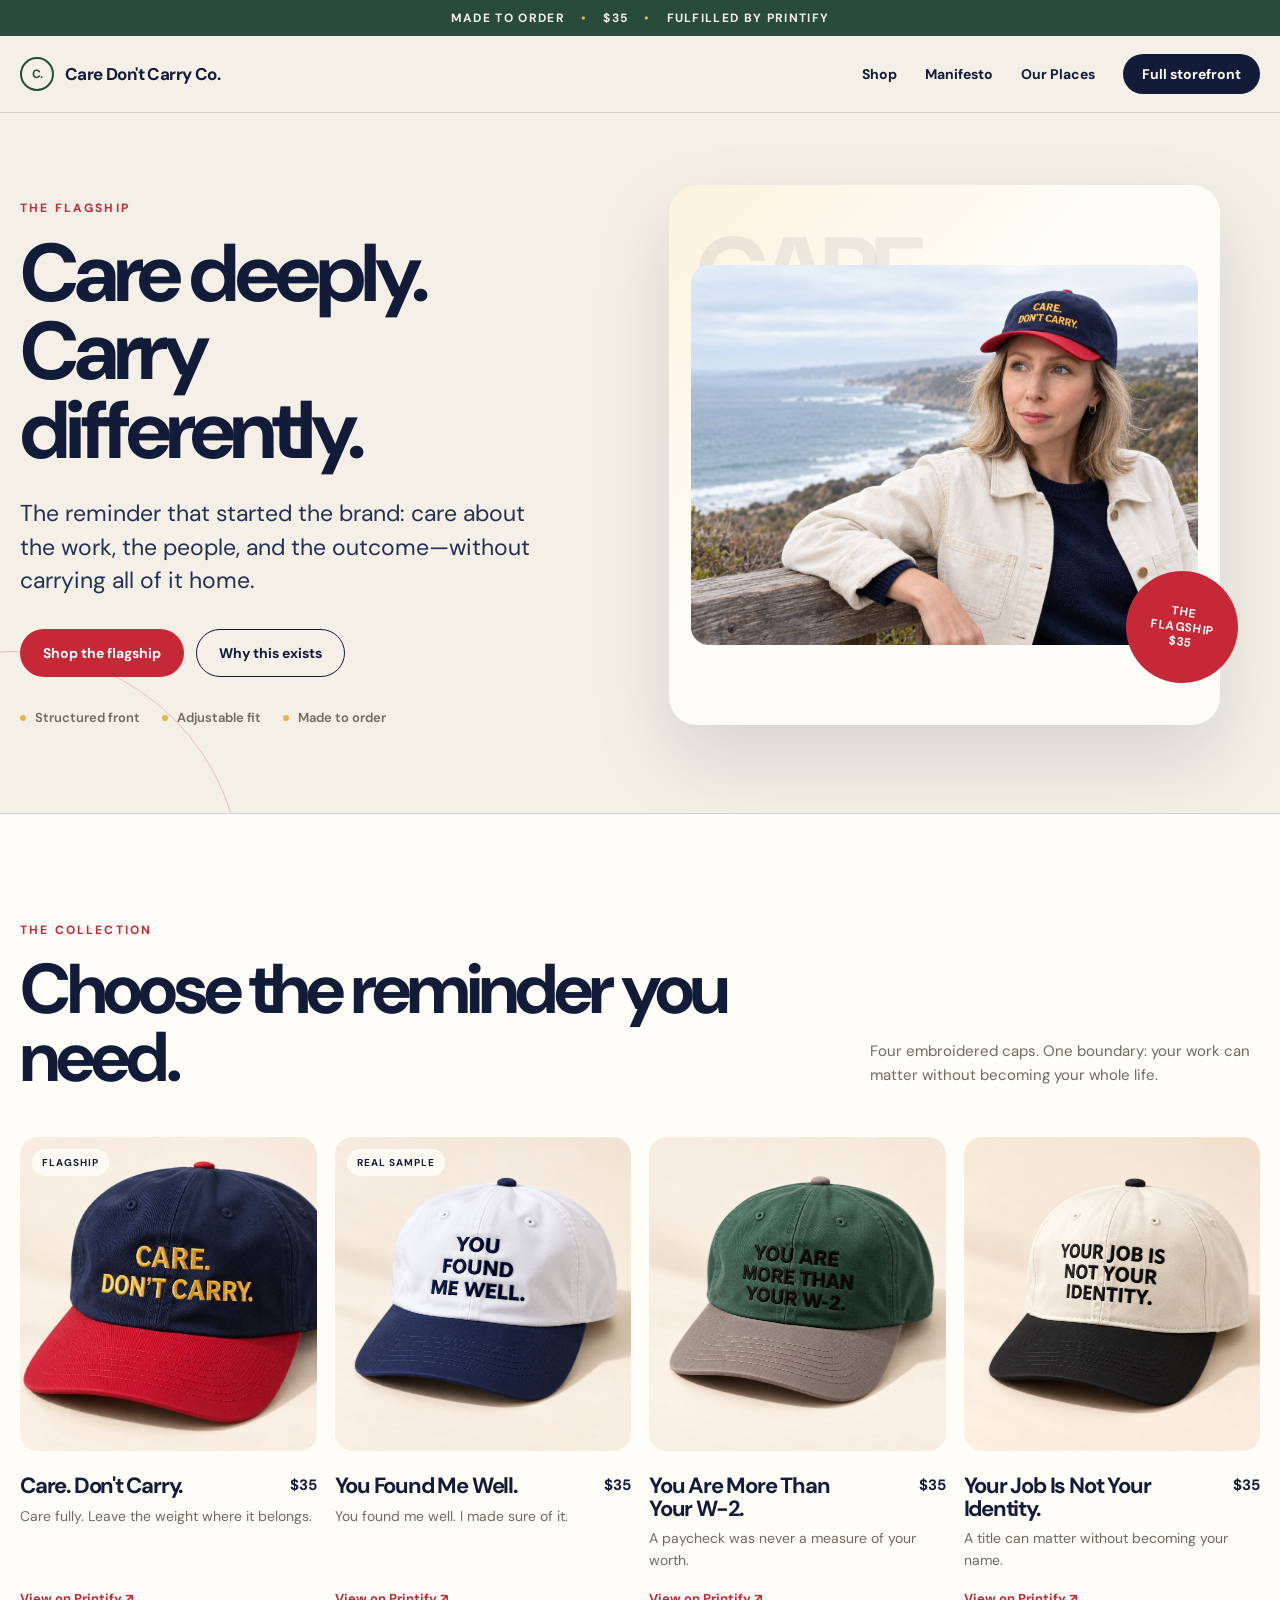
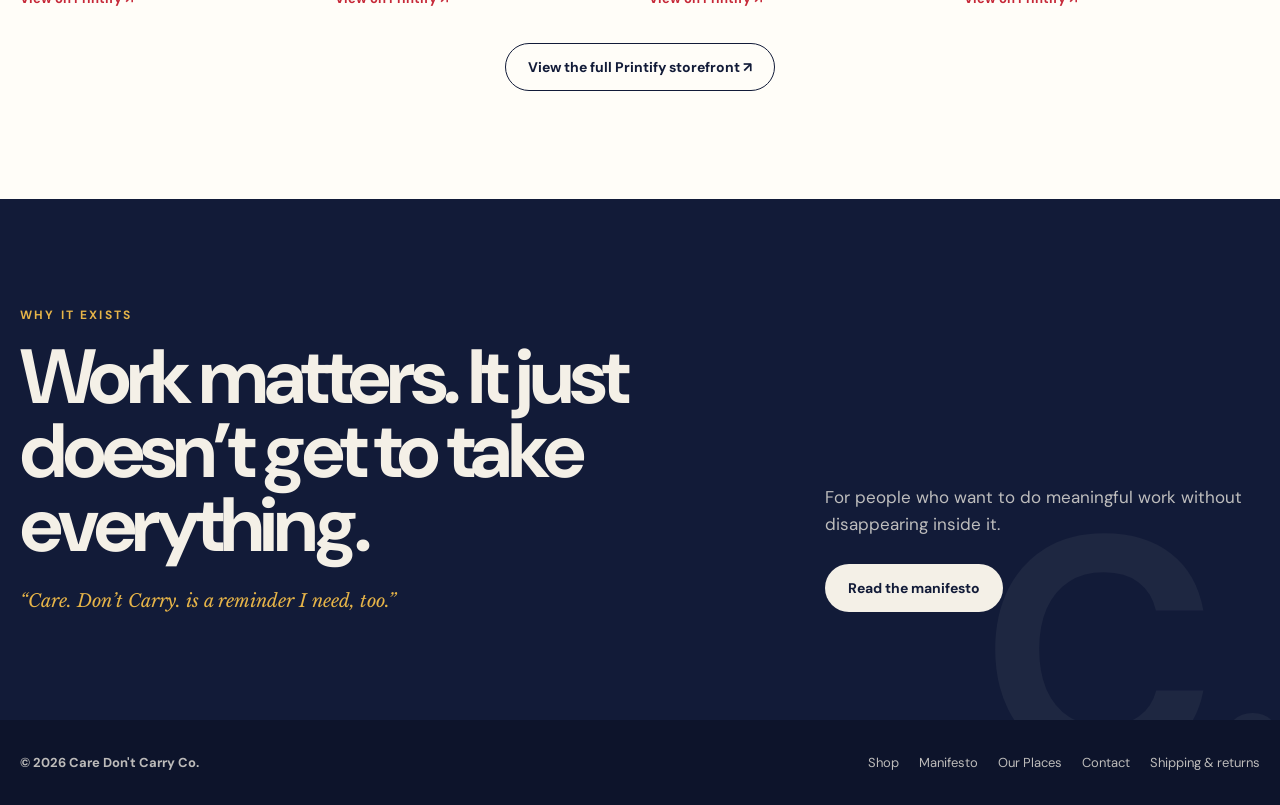
==== commit ea5e0b9d: "Restore complete website after incorrect merge" ====
--- a/index.html
+++ b/index.html
@@ -3,91 +3,607 @@
 <head>
   <meta charset="utf-8">
   <meta name="viewport" content="width=device-width, initial-scale=1">
-  <title>Manifesto — Care Don't Carry Co.</title>
-  <meta name="description" content="The story behind Care Don't Carry Co. and the reminder to do good work, put it down, and go live.">
-  <link rel="canonical" href="https://caredontcarryco.com/manifesto/">
-  <meta property="og:title" content="The Care Don't Carry Co. Manifesto">
-  <meta property="og:description" content="Care about the work. Put it down. Go live.">
-  <meta property="og:image" content="https://caredontcarryco.com/big-bear-campaign.jpg">
-  <meta name="theme-color" content="#121b38">
-  <link rel="icon" href="/favicon.svg" type="image/svg+xml">
-  <link rel="stylesheet" href="/assets/theme.css">
+  <title>Care Don't Carry Co. — Care deeply. Carry differently.</title>
+  <meta name="description" content="Embroidered reminders for people who care deeply without carrying work everywhere.">
+  <link rel="preconnect" href="https://fonts.googleapis.com">
+  <link rel="preconnect" href="https://fonts.gstatic.com" crossorigin>
+  <link href="https://fonts.googleapis.com/css2?family=DM+Sans:opsz,wght@9..40,400;9..40,500;9..40,600;9..40,700&family=Libre+Baskerville:ital@1&display=swap" rel="stylesheet">
   <style>
-    .manifesto-life {
-      margin: 42px 0;
-    }
-    .manifesto-life img {
-      display: block;
-      width: 100%;
+    :root {
+      --ink: #121b38;
+      --ink-soft: #243053;
+      --cream: #f4f0e7;
+      --paper: #fffdf8;
+      --red: #c62838;
+      --gold: #e6b448;
+      --forest: #294c3a;
+      --muted: #70695e;
+      --line: rgba(18, 27, 56, 0.14);
+      --max: 1240px;
+    }
+
+    * { box-sizing: border-box; }
+    html { scroll-behavior: smooth; }
+    body {
+      margin: 0;
+      color: var(--ink);
+      background: var(--cream);
+      font-family: "DM Sans", Arial, sans-serif;
+      -webkit-font-smoothing: antialiased;
+    }
+    img { display: block; width: 100%; }
+    a { color: inherit; text-decoration: none; }
+    button, input { font: inherit; }
+    h1, h2, h3, p, figure { margin-top: 0; }
+    h1, h2, h3 {
+      margin-bottom: 0;
+      font-weight: 700;
+      letter-spacing: -0.055em;
+      line-height: 0.96;
+    }
+    .wrap {
+      width: min(calc(100% - 40px), var(--max));
+      margin-inline: auto;
+    }
+    .announcement {
+      display: flex;
+      justify-content: center;
+      gap: 1rem;
+      padding: 10px 20px;
+      color: var(--cream);
+      background: var(--forest);
+      font-size: 12px;
+      font-weight: 700;
+      letter-spacing: .11em;
+      text-transform: uppercase;
+    }
+    .announcement span + span::before {
+      content: "•";
+      margin-right: 1rem;
+      color: var(--gold);
+    }
+    header {
+      position: sticky;
+      top: 0;
+      z-index: 20;
+      background: rgba(244, 240, 231, .94);
+      border-bottom: 1px solid var(--line);
+      backdrop-filter: blur(14px);
+    }
+    .nav {
+      min-height: 76px;
+      display: flex;
+      align-items: center;
+      justify-content: space-between;
+      gap: 32px;
+    }
+    .brand {
+      display: flex;
+      align-items: center;
+      gap: 11px;
+      font-size: 17px;
+      font-weight: 700;
+      letter-spacing: -.035em;
+    }
+    .brand-mark {
+      width: 34px;
+      height: 34px;
+      display: grid;
+      place-items: center;
+      color: var(--forest);
+      border: 2px solid var(--forest);
+      border-radius: 50%;
+      font-size: 12px;
+    }
+    .nav-links {
+      display: flex;
+      align-items: center;
+      gap: 28px;
+      font-size: 14px;
+      font-weight: 700;
+    }
+    .button {
+      min-height: 48px;
+      display: inline-flex;
+      align-items: center;
+      justify-content: center;
+      padding: 0 22px;
+      border: 1px solid transparent;
+      border-radius: 999px;
+      font-size: 14px;
+      font-weight: 700;
+      transition: transform .18s ease, background .18s ease;
+    }
+    .button:hover { transform: translateY(-2px); }
+    .button-dark { color: var(--paper); background: var(--ink); }
+    .button-red { color: white; background: var(--red); }
+    .button-outline { border-color: var(--ink); background: transparent; }
+    .button-light { color: var(--ink); background: var(--cream); }
+    .button-small { min-height: 40px; padding-inline: 18px; }
+    .menu {
+      display: none;
+      width: 44px;
+      height: 44px;
+      border: 1px solid var(--line);
+      border-radius: 50%;
+      background: transparent;
+      color: var(--ink);
+    }
+
+    .hero {
+      position: relative;
+      overflow: hidden;
+      border-bottom: 1px solid var(--line);
+    }
+    .hero::before {
+      content: "";
+      position: absolute;
+      width: 460px;
+      height: 460px;
+      left: -220px;
+      bottom: -300px;
+      border: 1px solid rgba(198, 40, 56, .25);
+      border-radius: 50%;
+    }
+    .hero-grid {
+      min-height: 660px;
+      display: grid;
+      grid-template-columns: .92fr 1.08fr;
+      align-items: center;
+      gap: 72px;
+      padding-block: 72px;
+    }
+    .eyebrow {
+      margin-bottom: 18px;
+      color: var(--red);
+      font-size: 12px;
+      font-weight: 700;
+      letter-spacing: .18em;
+      text-transform: uppercase;
+    }
+    h1 {
+      max-width: 720px;
+      font-size: clamp(58px, 6.4vw, 100px);
+    }
+    .hero-copy > p:not(.eyebrow) {
+      max-width: 560px;
+      margin: 28px 0 32px;
+      color: var(--ink-soft);
+      font-size: clamp(18px, 2vw, 23px);
+      line-height: 1.45;
+    }
+    .actions { display: flex; flex-wrap: wrap; gap: 12px; }
+    .proof {
+      display: flex;
+      flex-wrap: wrap;
+      gap: 10px 22px;
+      margin: 32px 0 0;
+      padding: 0;
+      color: var(--muted);
+      font-size: 13px;
+      font-weight: 600;
+      list-style: none;
+    }
+    .proof li::before {
+      content: "";
+      width: 6px;
+      height: 6px;
+      display: inline-block;
+      margin-right: 9px;
+      border-radius: 50%;
+      background: var(--gold);
+      vertical-align: 1px;
+    }
+    .hero-art {
+      position: relative;
+      min-height: 540px;
+      display: grid;
+      place-items: center;
+      border-radius: 28px;
+      background:
+        linear-gradient(135deg, rgba(230, 180, 72, .15), transparent 42%),
+        var(--paper);
+      box-shadow: 0 34px 80px rgba(18, 27, 56, .13);
+    }
+    .hero-art::before {
+      content: "CARE.";
+      position: absolute;
+      top: 22px;
+      left: 26px;
+      color: rgba(18, 27, 56, .07);
+      font-size: clamp(56px, 8vw, 118px);
+      font-weight: 700;
+      letter-spacing: -.08em;
+    }
+    .hero-art img {
+      position: relative;
+      z-index: 2;
+      width: min(92%, 680px);
       aspect-ratio: 4 / 3;
       object-fit: cover;
-      object-position: center 53%;
-      border-radius: 24px;
-    }
-    .manifesto-life figcaption {
-      margin-top: 12px;
-      color: #6e6a65;
+      border-radius: 18px;
+    }
+    .hero-sticker {
+      position: absolute;
+      right: -18px;
+      bottom: 42px;
+      z-index: 3;
+      width: 112px;
+      height: 112px;
+      display: grid;
+      place-items: center;
+      padding: 15px;
+      color: var(--paper);
+      background: var(--red);
+      border-radius: 50%;
+      text-align: center;
+      font-size: 12px;
+      font-weight: 700;
+      line-height: 1.25;
+      letter-spacing: .06em;
+      text-transform: uppercase;
+      transform: rotate(8deg);
+    }
+
+    .section { padding: 108px 0; }
+    .section-white { background: var(--paper); }
+    .section-head {
+      display: flex;
+      align-items: end;
+      justify-content: space-between;
+      gap: 40px;
+      margin-bottom: 46px;
+    }
+    .section-head h2 {
+      max-width: 760px;
+      font-size: clamp(44px, 5.5vw, 74px);
+    }
+    .section-head p:last-child {
+      max-width: 390px;
+      margin-bottom: 4px;
+      color: var(--muted);
+      font-size: 15px;
+      line-height: 1.6;
+    }
+    .products {
+      display: grid;
+      grid-template-columns: repeat(4, minmax(0, 1fr));
+      gap: 18px;
+    }
+    .product-card {
+      display: flex;
+      min-width: 0;
+      flex-direction: column;
+    }
+    .product-image {
+      position: relative;
+      overflow: hidden;
+      aspect-ratio: 1 / 1.06;
+      margin-bottom: 20px;
+      border-radius: 18px;
+      background: #ebe6dc;
+    }
+    .product-image img {
+      height: 100%;
+      object-fit: cover;
+      transition: transform .28s ease;
+    }
+    .product-card:hover img { transform: scale(1.025); }
+    .product-image.contain img {
+      object-fit: contain;
+      padding: 12px;
+      background: white;
+    }
+    .product-tag {
+      position: absolute;
+      top: 12px;
+      left: 12px;
+      z-index: 2;
+      padding: 7px 10px;
+      border-radius: 999px;
+      color: var(--ink);
+      background: rgba(255, 253, 248, .9);
+      font-size: 10px;
+      font-weight: 700;
+      letter-spacing: .1em;
+      text-transform: uppercase;
+    }
+    .product-title {
+      display: flex;
+      align-items: start;
+      justify-content: space-between;
+      gap: 14px;
+      padding-top: 4px;
+    }
+    .product-title h3 {
+      max-width: 220px;
+      font-size: 22px;
+      line-height: 1.02;
+    }
+    .price { font-size: 15px; font-weight: 700; }
+    .product-link {
+      margin-top: auto;
+      padding-top: 18px;
+      color: var(--red);
+      font-size: 13px;
+      font-weight: 700;
+    }
+    .product-message {
+      min-height: 44px;
+      margin: 8px 0 0;
+      color: var(--muted);
       font-size: 14px;
+      line-height: 1.55;
+    }
+
+    .belief {
+      position: relative;
+      overflow: hidden;
+      color: var(--cream);
+      background: var(--ink);
+    }
+    .belief::after {
+      content: "C.";
+      position: absolute;
+      right: -10px;
+      bottom: -92px;
+      color: rgba(244, 240, 231, .05);
+      font-size: 320px;
+      font-weight: 700;
+      line-height: 1;
+    }
+    .belief-grid {
+      position: relative;
+      z-index: 2;
+      display: grid;
+      grid-template-columns: 1.25fr .75fr;
+      align-items: end;
+      gap: 80px;
+    }
+    .belief h2 {
+      max-width: 820px;
+      font-size: clamp(48px, 6vw, 86px);
+    }
+    .belief .eyebrow { color: var(--gold); }
+    .belief-copy p {
+      margin-bottom: 26px;
+      color: rgba(244, 240, 231, .76);
+      font-size: 17px;
+      line-height: 1.6;
+    }
+    .editorial {
+      margin: 28px 0 0;
+      color: var(--gold);
+      font-family: "Libre Baskerville", Georgia, serif;
+      font-size: 18px;
       font-style: italic;
     }
+
+    .newsletter {
+      display: grid;
+      grid-template-columns: 1fr .9fr;
+      align-items: center;
+      gap: 90px;
+    }
+    .newsletter h2 {
+      max-width: 720px;
+      font-size: clamp(42px, 5vw, 68px);
+    }
+    .newsletter-copy > p:last-child {
+      max-width: 540px;
+      margin: 22px 0 0;
+      color: var(--muted);
+      line-height: 1.6;
+    }
+    .signup {
+      display: flex;
+      gap: 10px;
+      padding: 10px;
+      border: 1px solid var(--line);
+      border-radius: 999px;
+      background: var(--paper);
+      box-shadow: 0 18px 60px rgba(18, 27, 56, .08);
+    }
+    .signup input {
+      min-width: 0;
+      flex: 1;
+      padding: 0 10px 0 16px;
+      border: 0;
+      outline: 0;
+      background: transparent;
+    }
+    footer {
+      padding: 34px 0;
+      color: rgba(244, 240, 231, .76);
+      background: #0d142b;
+      font-size: 13px;
+    }
+    .footer-row {
+      display: flex;
+      align-items: center;
+      justify-content: space-between;
+      gap: 26px;
+    }
+    .footer-links { display: flex; flex-wrap: wrap; gap: 20px; }
+
+    @media (max-width: 980px) {
+      .hero-grid { min-height: auto; grid-template-columns: 1fr; gap: 46px; }
+      .hero-copy { padding-top: 20px; }
+      .hero-art { min-height: 470px; }
+      .products { grid-template-columns: repeat(2, minmax(0, 1fr)); gap: 40px 18px; }
+      .belief-grid, .newsletter { grid-template-columns: 1fr; gap: 40px; }
+      .section-head { display: block; }
+      .section-head p:last-child { margin-top: 20px; }
+    }
+    @media (max-width: 680px) {
+      .wrap { width: min(calc(100% - 28px), var(--max)); }
+      .announcement { gap: .5rem; padding: 8px 10px; font-size: 9px; }
+      .announcement span + span::before { margin-right: .5rem; }
+      .nav { min-height: 66px; }
+      .brand { font-size: 14px; }
+      .brand-mark { width: 30px; height: 30px; }
+      .nav-links a:not(.button) { display: none; }
+      .nav-links { gap: 0; }
+      .nav-links .button { min-height: 38px; padding-inline: 15px; font-size: 12px; }
+      h1 { font-size: clamp(48px, 15vw, 70px); }
+      .hero-grid { gap: 36px; padding: 48px 0 56px; }
+      .hero-copy > p:not(.eyebrow) { margin: 22px 0 26px; font-size: 18px; }
+      .actions { display: grid; grid-template-columns: 1fr; }
+      .hero-art { min-height: 360px; border-radius: 20px; }
+      .hero-art img { width: 94%; }
+      .hero-sticker { right: 10px; bottom: 18px; width: 92px; height: 92px; font-size: 10px; }
+      .section { padding: 74px 0; }
+      .section-head h2, .belief h2, .newsletter h2 { font-size: 43px; }
+      .products { grid-template-columns: 1fr; gap: 36px; }
+      .product-image { aspect-ratio: 1.08 / 1; }
+      .belief-grid { gap: 30px; }
+      .signup { display: grid; border-radius: 20px; }
+      .signup input { min-height: 52px; }
+      .footer-row { align-items: flex-start; flex-direction: column; }
+    }
   </style>
-  <script>document.documentElement.classList.add("js");</script>
-  <script defer src="/assets/site-config.js"></script>
-  <script defer src="/assets/main.js"></script>
 </head>
 <body>
-  <a class="skip-link" href="#main">Skip to content</a>
-  <div class="announcement">Care deeply. Carry differently.</div>
-  <header class="site-header">
-    <div class="container site-header__inner">
-      <a class="brand" href="/" aria-label="Care Don't Carry Co. home"><span class="brand__mark" aria-hidden="true">C.</span><span>Care Don't Carry Co.</span></a>
-      <nav class="desktop-nav" aria-label="Main navigation"><a class="nav-link" href="/shop">Shop</a><a class="nav-link" href="/manifesto" aria-current="page">Manifesto</a><a class="nav-link" href="/#places">Our places</a><a class="button button--navy button--small" data-product-link href="https://care-dont-carry-co.printify.me/product/31799018">Get the cap</a></nav>
-      <button class="menu-button" type="button" aria-expanded="false" aria-controls="mobile-navigation" aria-label="Open menu" data-menu-button><span></span><span></span></button>
+  <div class="announcement" aria-label="Store highlights">
+    <span>Made to order</span><span>$35</span><span>Fulfilled by Printify</span>
+  </div>
+
+  <header>
+    <div class="wrap nav">
+      <a class="brand" href="/" aria-label="Care Don't Carry Co. home">
+        <span class="brand-mark" aria-hidden="true">C.</span>
+        <span>Care Don't Carry Co.</span>
+      </a>
+      <nav class="nav-links" aria-label="Main navigation">
+        <a href="/shop/">Shop</a>
+        <a href="/manifesto/">Manifesto</a>
+        <a href="/our-places/">Our Places</a>
+        <a class="button button-dark button-small" href="https://care-dont-carry-co.printify.me/" target="_blank" rel="noopener">Full storefront</a>
+      </nav>
     </div>
   </header>
-  <nav class="mobile-nav" id="mobile-navigation" aria-label="Mobile navigation" data-mobile-nav><div class="container"><a href="/shop">Shop</a><a href="/manifesto">Manifesto</a><a href="/#places">Our places</a><a href="/contact">Contact</a><a class="button button--navy" data-product-link href="https://care-dont-carry-co.printify.me/product/31799018">Get the cap</a></div></nav>
-
-  <main id="main">
-    <section class="manifesto-hero">
-      <img src="/big-bear-campaign.jpg" alt="Woman wearing a Care. Don't Carry. cap during a Big Bear weekend" width="1536" height="1024" fetchpriority="high">
-      <div class="container manifesto-hero__copy">
-        <p class="eyebrow">The manifesto</p>
-        <h1>Care about the work.<br>Put it down.<br>Go live.</h1>
+
+  <main id="top">
+    <section class="hero">
+      <div class="wrap hero-grid">
+        <div class="hero-copy">
+          <p class="eyebrow">The flagship</p>
+          <h1>Care deeply.<br>Carry differently.</h1>
+          <p>The reminder that started the brand: care about the work, the people, and the outcome—without carrying all of it home.</p>
+          <div class="actions">
+            <a class="button button-red" href="https://care-dont-carry-co.printify.me/product/31799018" target="_blank" rel="noopener">Shop the flagship</a>
+            <a class="button button-outline" href="#why">Why this exists</a>
+          </div>
+          <ul class="proof" aria-label="Product features">
+            <li>Structured front</li>
+            <li>Adjustable fit</li>
+            <li>Made to order</li>
+          </ul>
+        </div>
+
+        <figure class="hero-art" aria-label="Care Don't Carry flagship campaign image">
+          <img src="/campaign-founder-coast.jpg" alt="Care Don't Carry Co. founder wearing the navy and red CARE. DON'T CARRY. cap at a coastal overlook">
+          <figcaption class="hero-sticker">The flagship<br>$35</figcaption>
+        </figure>
       </div>
     </section>
 
-    <article class="manifesto-body">
-      <div class="narrow">
-        <p>I spent nearly fifteen years in the Marine Corps. I cared about the work, the people, and whether my contribution made a difference. I still care about those things.</p>
-
-        <p>I thought I understood the difference between who I was and what I did. Leaving the institution made me look at that more closely. Without the familiar measures of progress, I found myself looking for new ones. Had I accomplished enough? Been useful enough? Done something that made the day count?</p>
-
-        <p>There were other things asking for my attention: my marriage, my family, my dogs, my home, my curiosity. I knew they mattered. I was still learning to give them time without feeling that I should be getting something else done.</p>
-
-        <figure class="manifesto-life">
-          <img src="/manifesto-ordinary-evening.jpg" alt="Emily at home with Troy and Arthur, wearing the You Are More Than Your W-2 cap" width="1152" height="1536" loading="lazy">
-          <figcaption>An ordinary evening at home. Also the point.</figcaption>
-        </figure>
-
-        <p class="manifesto-pull editorial">Care. Don’t Carry. is a reminder I need, too.</p>
-
-        <p>I want to do meaningful work and take responsibility for my part. I also want to recognize when I’m carrying something that another hour of effort won’t solve, or letting work take time I meant to give to someone I love.</p>
-
-        <p>I’m still figuring that out. Wearing these words gives me a reminder in the middle of an ordinary day: I can care about the work and still put it down. And the message travels. Someone might read it in line for coffee, on a walk, or between meetings and find a reminder they needed, too. That’s why I wanted to put it into the world, where it could reach beyond me.</p>
-
-        <p class="manifesto-signoff">Do good work. Then go live.<span>Emily</span></p>
-
-        <a class="button button--primary" data-product-link href="https://care-dont-carry-co.printify.me/product/31799018">Shop the cap</a>
+    <section class="section section-white" id="collection">
+      <div class="wrap">
+        <div class="section-head">
+          <div>
+            <p class="eyebrow">The collection</p>
+            <h2>Choose the reminder you need.</h2>
+          </div>
+          <p>Four embroidered caps. One boundary: your work can matter without becoming your whole life.</p>
+        </div>
+
+        <div class="products">
+          <a class="product-card" href="https://care-dont-carry-co.printify.me/product/31799018" target="_blank" rel="noopener" aria-label="Care Don't Carry cap, $35">
+            <div class="product-image">
+              <span class="product-tag">Flagship</span>
+              <img src="/care-dont-carry.jpg" alt="Navy and red CARE. DON'T CARRY. cap">
+            </div>
+            <div class="product-title">
+              <h3>Care. Don't Carry.</h3>
+              <span class="price">$35</span>
+            </div>
+            <p class="product-message">Care fully. Leave the weight where it belongs.</p>
+            <span class="product-link">View on Printify ↗</span>
+          </a>
+
+          <a class="product-card" href="https://care-dont-carry-co.printify.me/product/32033271" target="_blank" rel="noopener" aria-label="You Found Me Well cap, $35">
+            <div class="product-image">
+              <span class="product-tag">Real sample</span>
+              <img src="./you-found-me-well-studio.png" alt="Cream and navy cap embroidered YOU FOUND ME WELL. in uppercase letters">
+            </div>
+            <div class="product-title">
+              <h3>You Found Me Well.</h3>
+              <span class="price">$35</span>
+            </div>
+            <p class="product-message">You found me well. I made sure of it.</p>
+            <span class="product-link">View on Printify ↗</span>
+          </a>
+
+          <a class="product-card" href="https://care-dont-carry-co.printify.me/product/32017401" target="_blank" rel="noopener" aria-label="You Are More Than Your W-2 cap, $35">
+            <div class="product-image">
+              <img src="./more-than-w2-studio.png" alt="Forest green and taupe cap embroidered YOU ARE MORE THAN YOUR W-2.">
+            </div>
+            <div class="product-title">
+              <h3>You Are More Than Your W-2.</h3>
+              <span class="price">$35</span>
+            </div>
+            <p class="product-message">A paycheck was never a measure of your worth.</p>
+            <span class="product-link">View on Printify ↗</span>
+          </a>
+
+          <a class="product-card" href="https://care-dont-carry-co.printify.me/product/32017384" target="_blank" rel="noopener" aria-label="Your Job Is Not Your Identity cap, $35">
+            <div class="product-image">
+              <img src="./job-not-identity-studio.png" alt="Cream and black cap embroidered YOUR JOB IS NOT YOUR IDENTITY.">
+            </div>
+            <div class="product-title">
+              <h3>Your Job Is Not Your Identity.</h3>
+              <span class="price">$35</span>
+            </div>
+            <p class="product-message">A title can matter without becoming your name.</p>
+            <span class="product-link">View on Printify ↗</span>
+          </a>
+        </div>
+        <div class="actions" style="justify-content:center; margin-top:36px">
+          <a class="button button-outline" href="https://care-dont-carry-co.printify.me/" target="_blank" rel="noopener">View the full Printify storefront ↗</a>
+        </div>
       </div>
-    </article>
+    </section>
+
+    <section class="section belief" id="why">
+      <div class="wrap belief-grid">
+        <div>
+          <p class="eyebrow">Why it exists</p>
+          <h2>Work matters. It just doesn’t get to take everything.</h2>
+          <p class="editorial">“Care. Don’t Carry. is a reminder I need, too.”</p>
+        </div>
+        <div class="belief-copy">
+          <p>For people who want to do meaningful work without disappearing inside it.</p>
+          <a class="button button-light" href="/manifesto/">Read the manifesto</a>
+        </div>
+      </div>
+    </section>
+
   </main>
 
-  <footer class="site-footer">
-    <div class="container site-footer__top">
-      <div class="site-footer__brand"><strong>Care Don't Carry Co.</strong><p>For people who care deeply and are learning what not to carry.</p><div class="social-links"><a data-social="instagram" hidden>Instagram</a><a data-social="facebook" hidden>Facebook</a><a data-social="tiktok" hidden>TikTok</a></div></div>
-      <nav class="site-footer__links" aria-label="Footer navigation"><a href="/shop">Shop</a><a href="/manifesto">Manifesto</a><a href="/contact">Contact</a><a href="/shipping-returns">Shipping &amp; returns</a><a href="/privacy">Privacy</a><a data-store-link href="https://care-dont-carry-co.printify.me/">Printify store ↗</a></nav>
+  <footer>
+    <div class="wrap footer-row">
+      <strong>© 2026 Care Don't Carry Co.</strong>
+      <nav class="footer-links" aria-label="Footer navigation">
+        <a href="/shop/">Shop</a>
+        <a href="/manifesto/">Manifesto</a>
+        <a href="/our-places/">Our Places</a>
+        <a href="/contact/">Contact</a>
+        <a href="/shipping-returns/">Shipping &amp; returns</a>
+      </nav>
     </div>
-    <div class="container site-footer__bottom"><span>© <span data-year>2026</span> Care Don't Carry Co.</span><span>Care deeply. Carry differently.</span></div>
   </footer>
+
+  <!-- Our Places is intentionally customer-led. Add only tagged or permissioned real photography. -->
 </body>
 </html>
